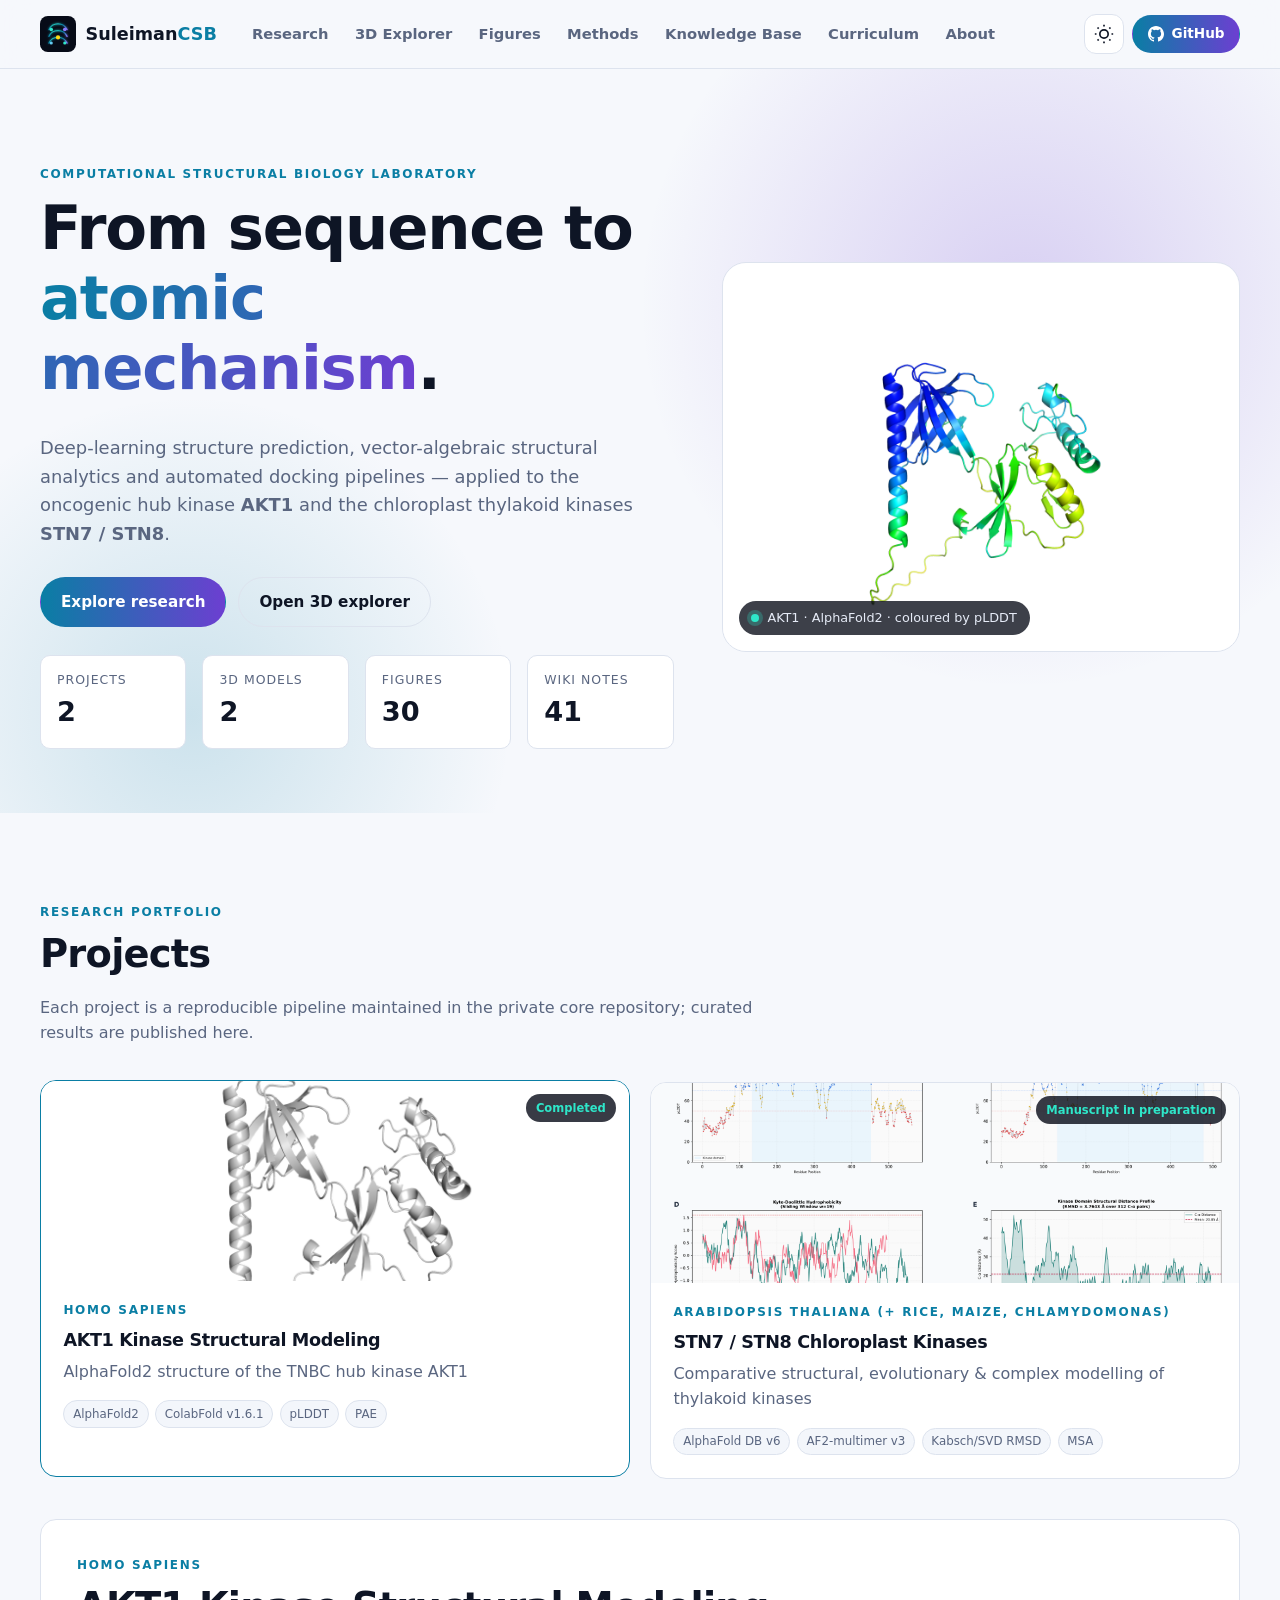
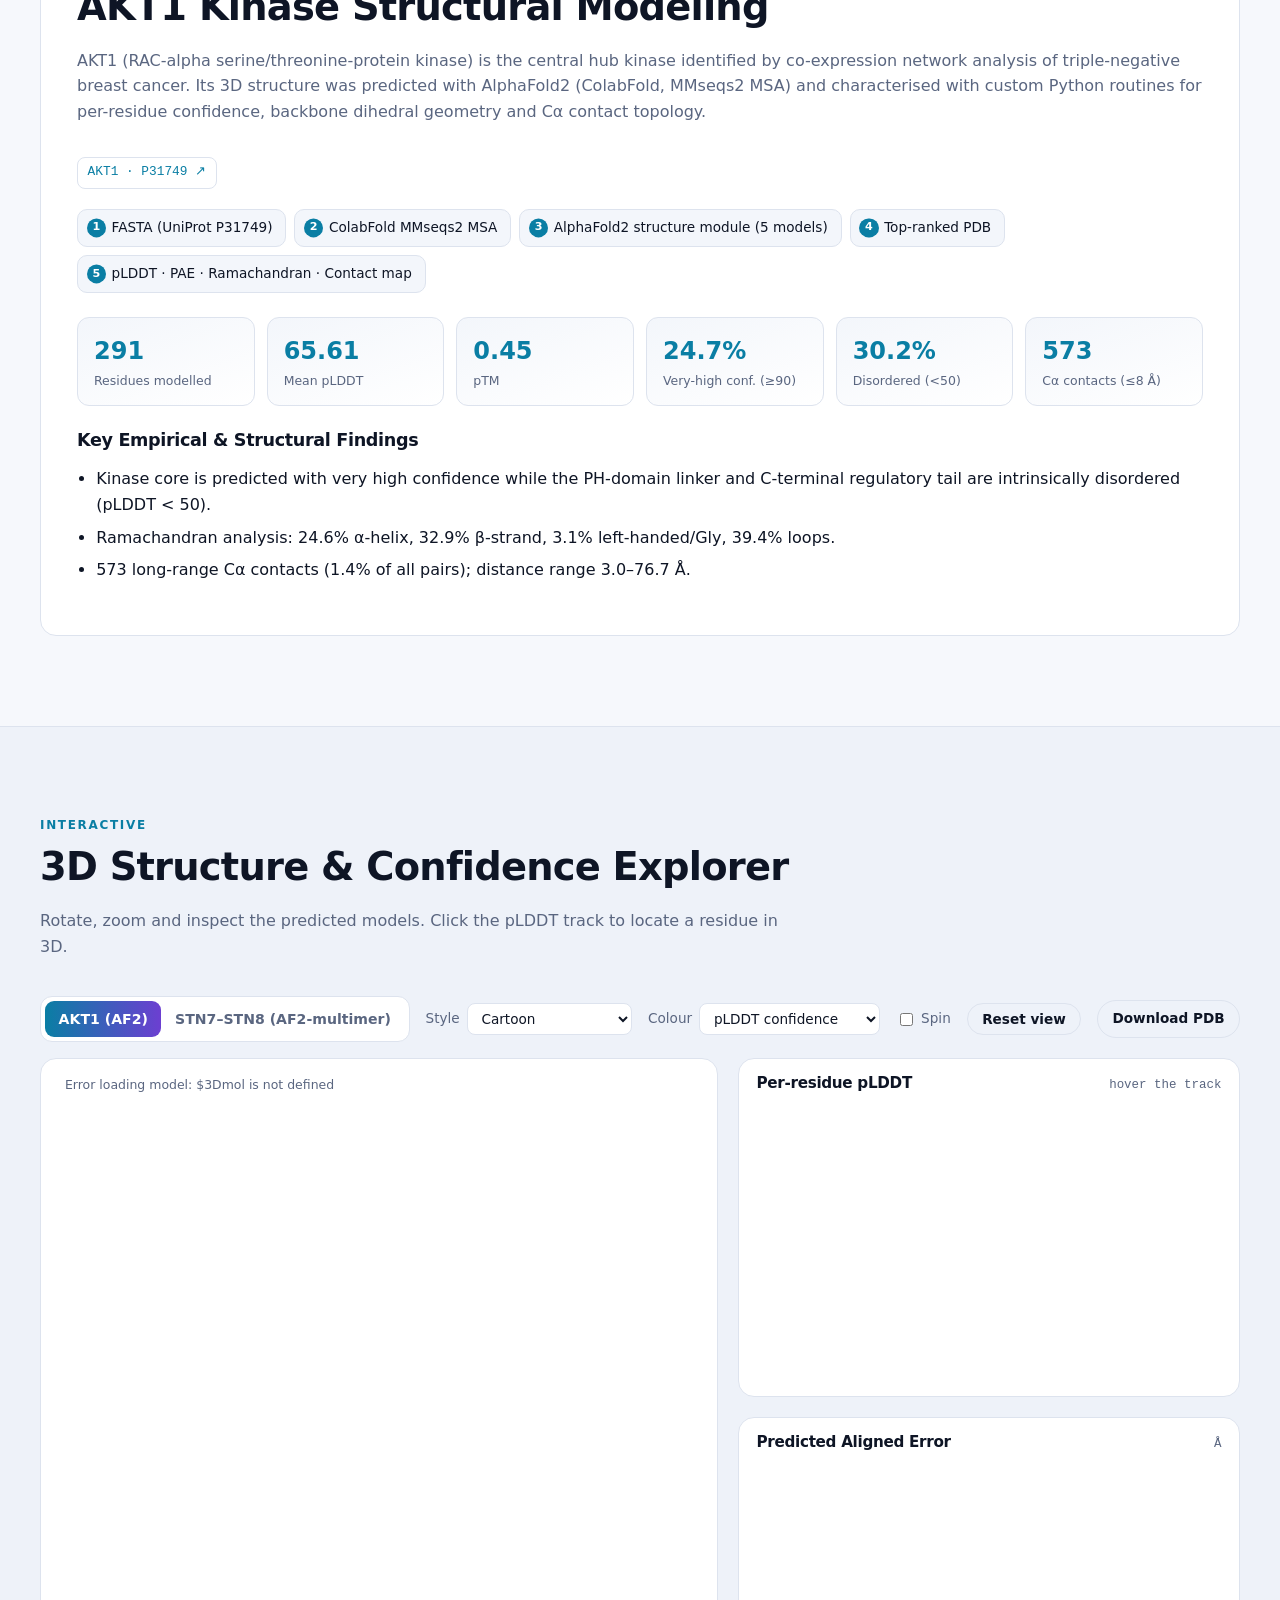
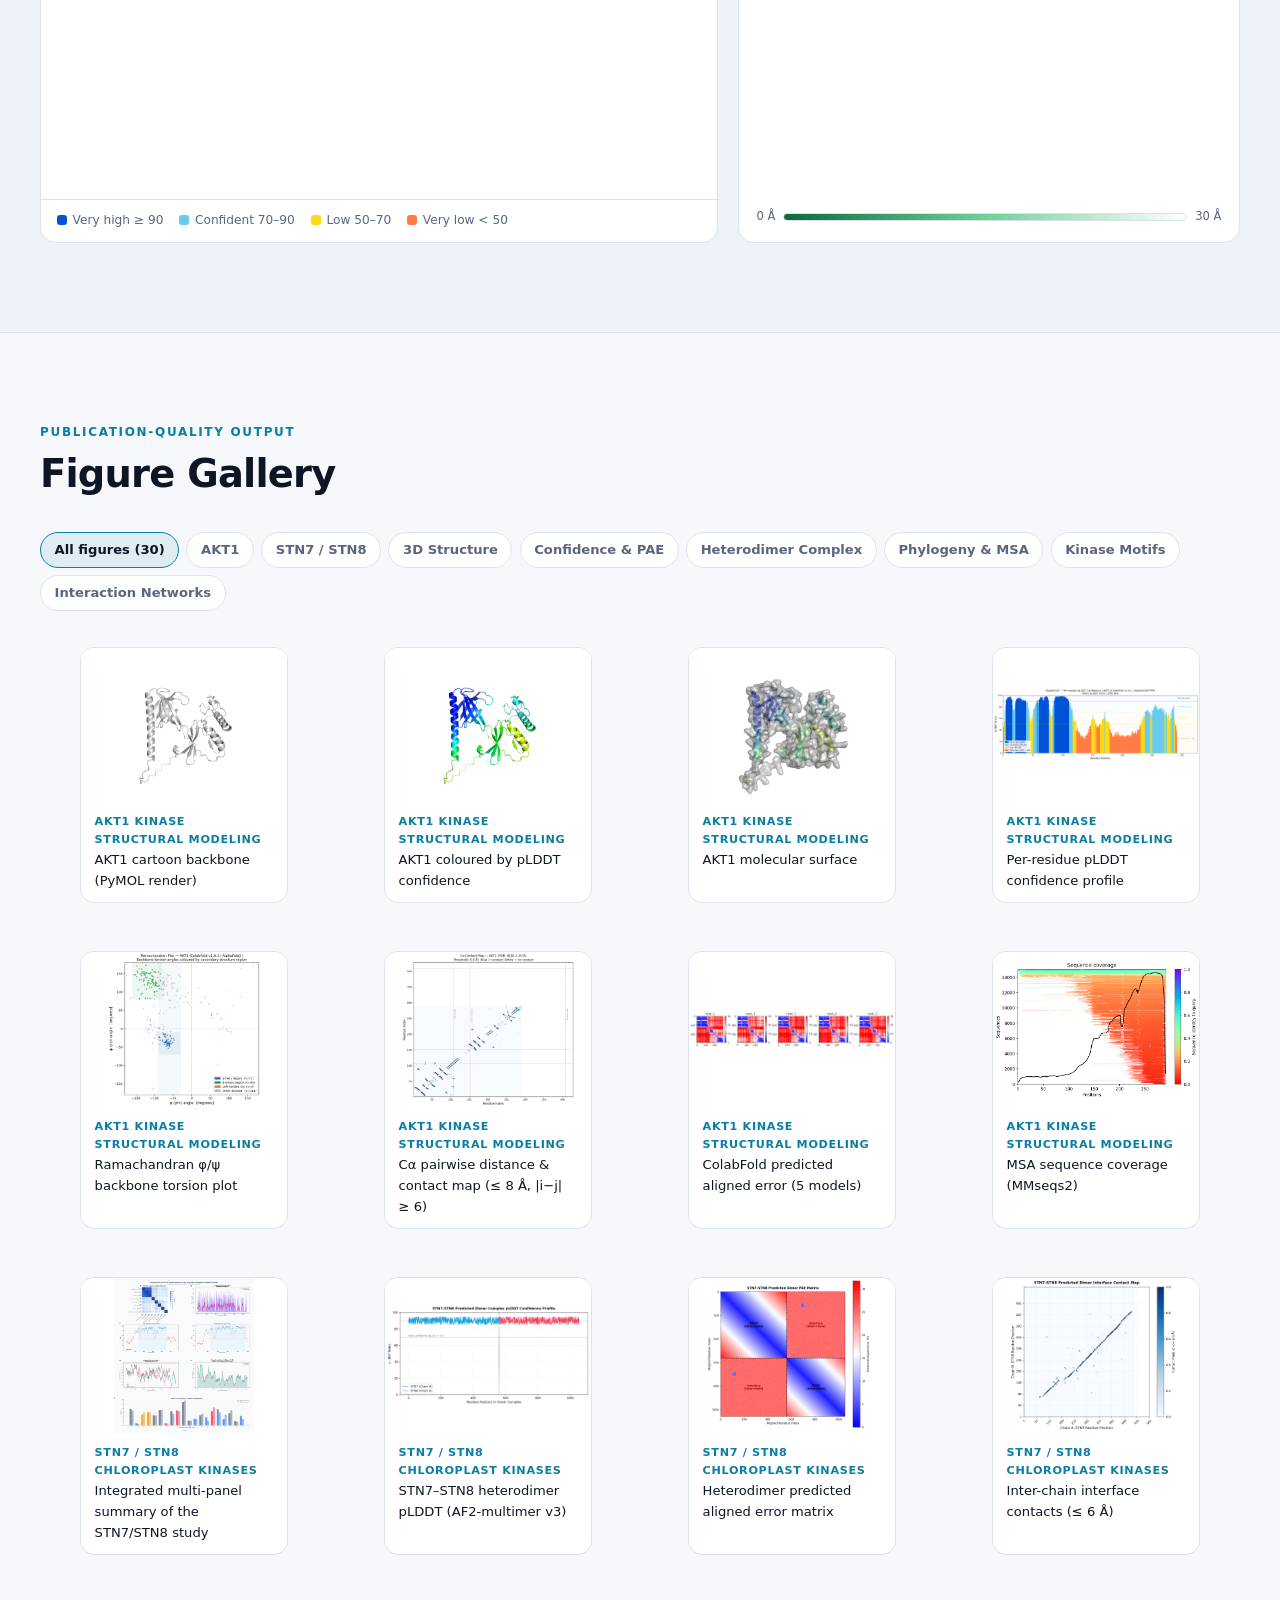
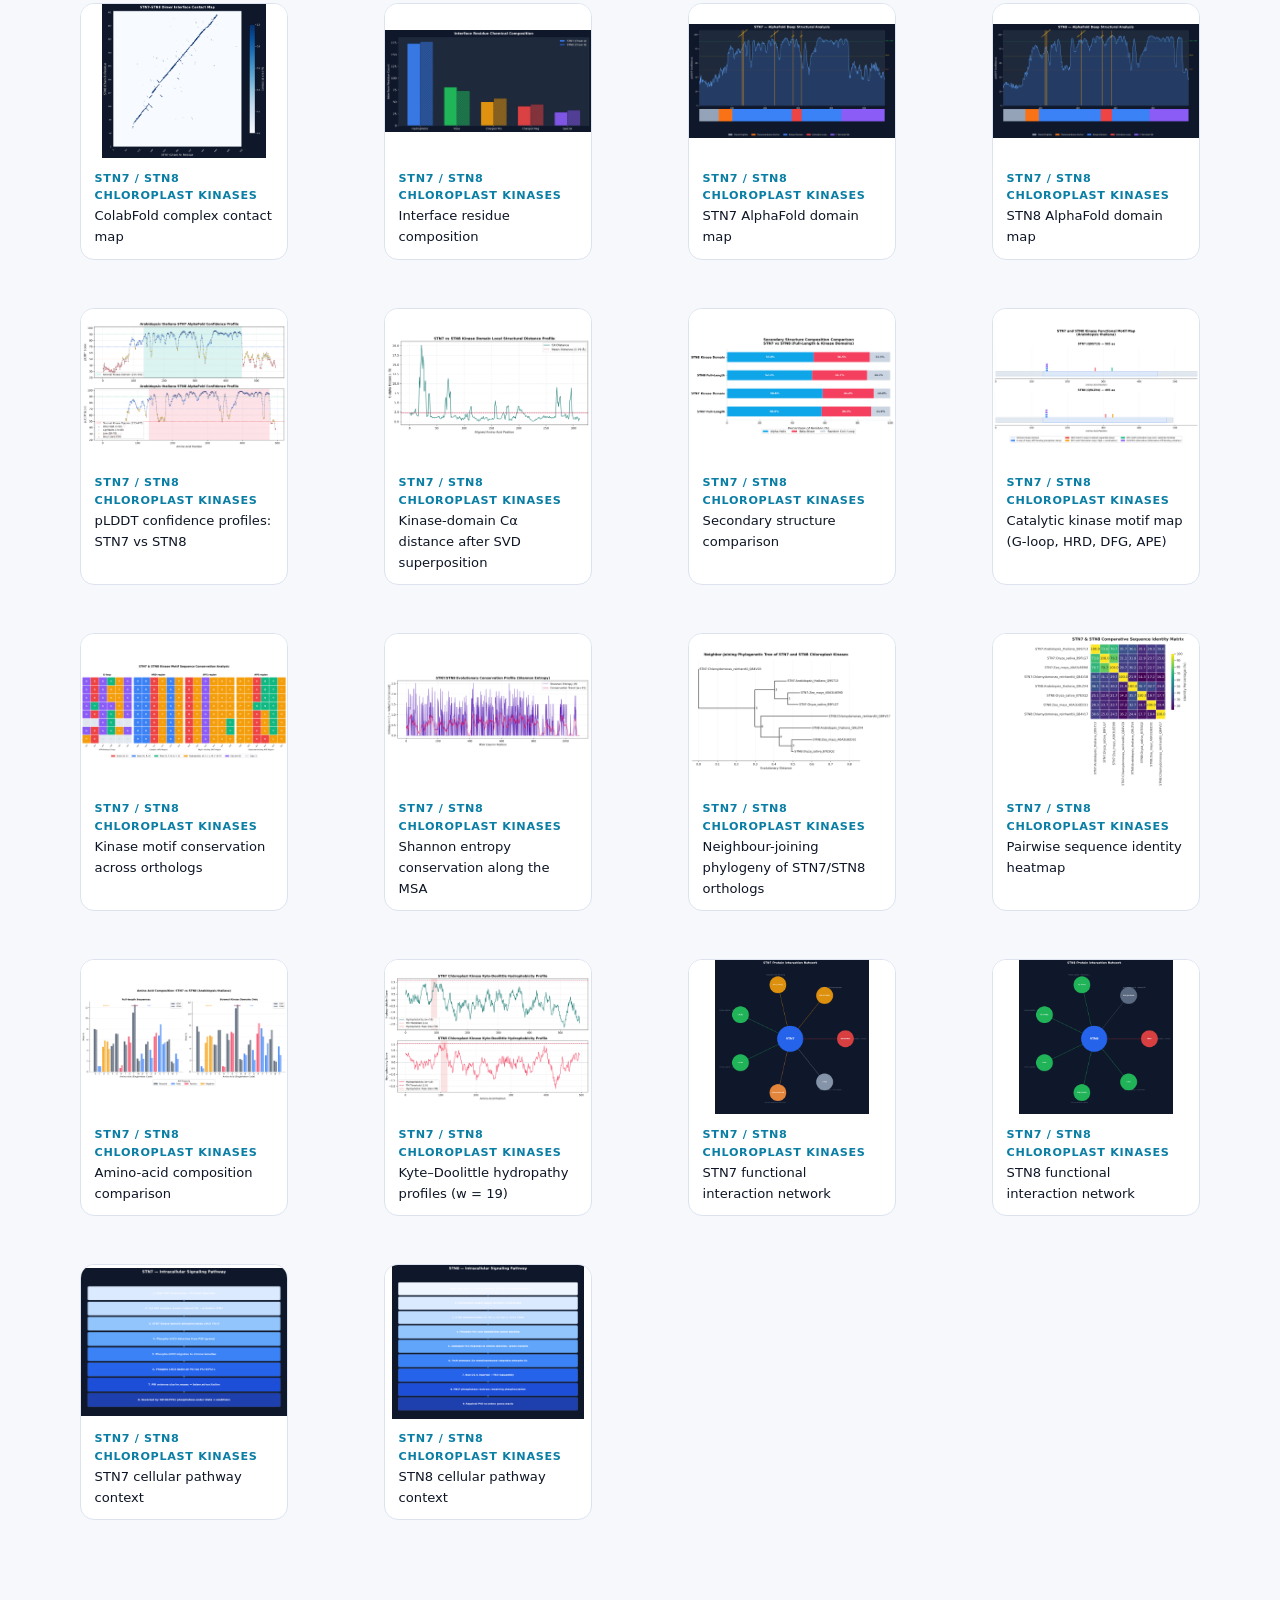
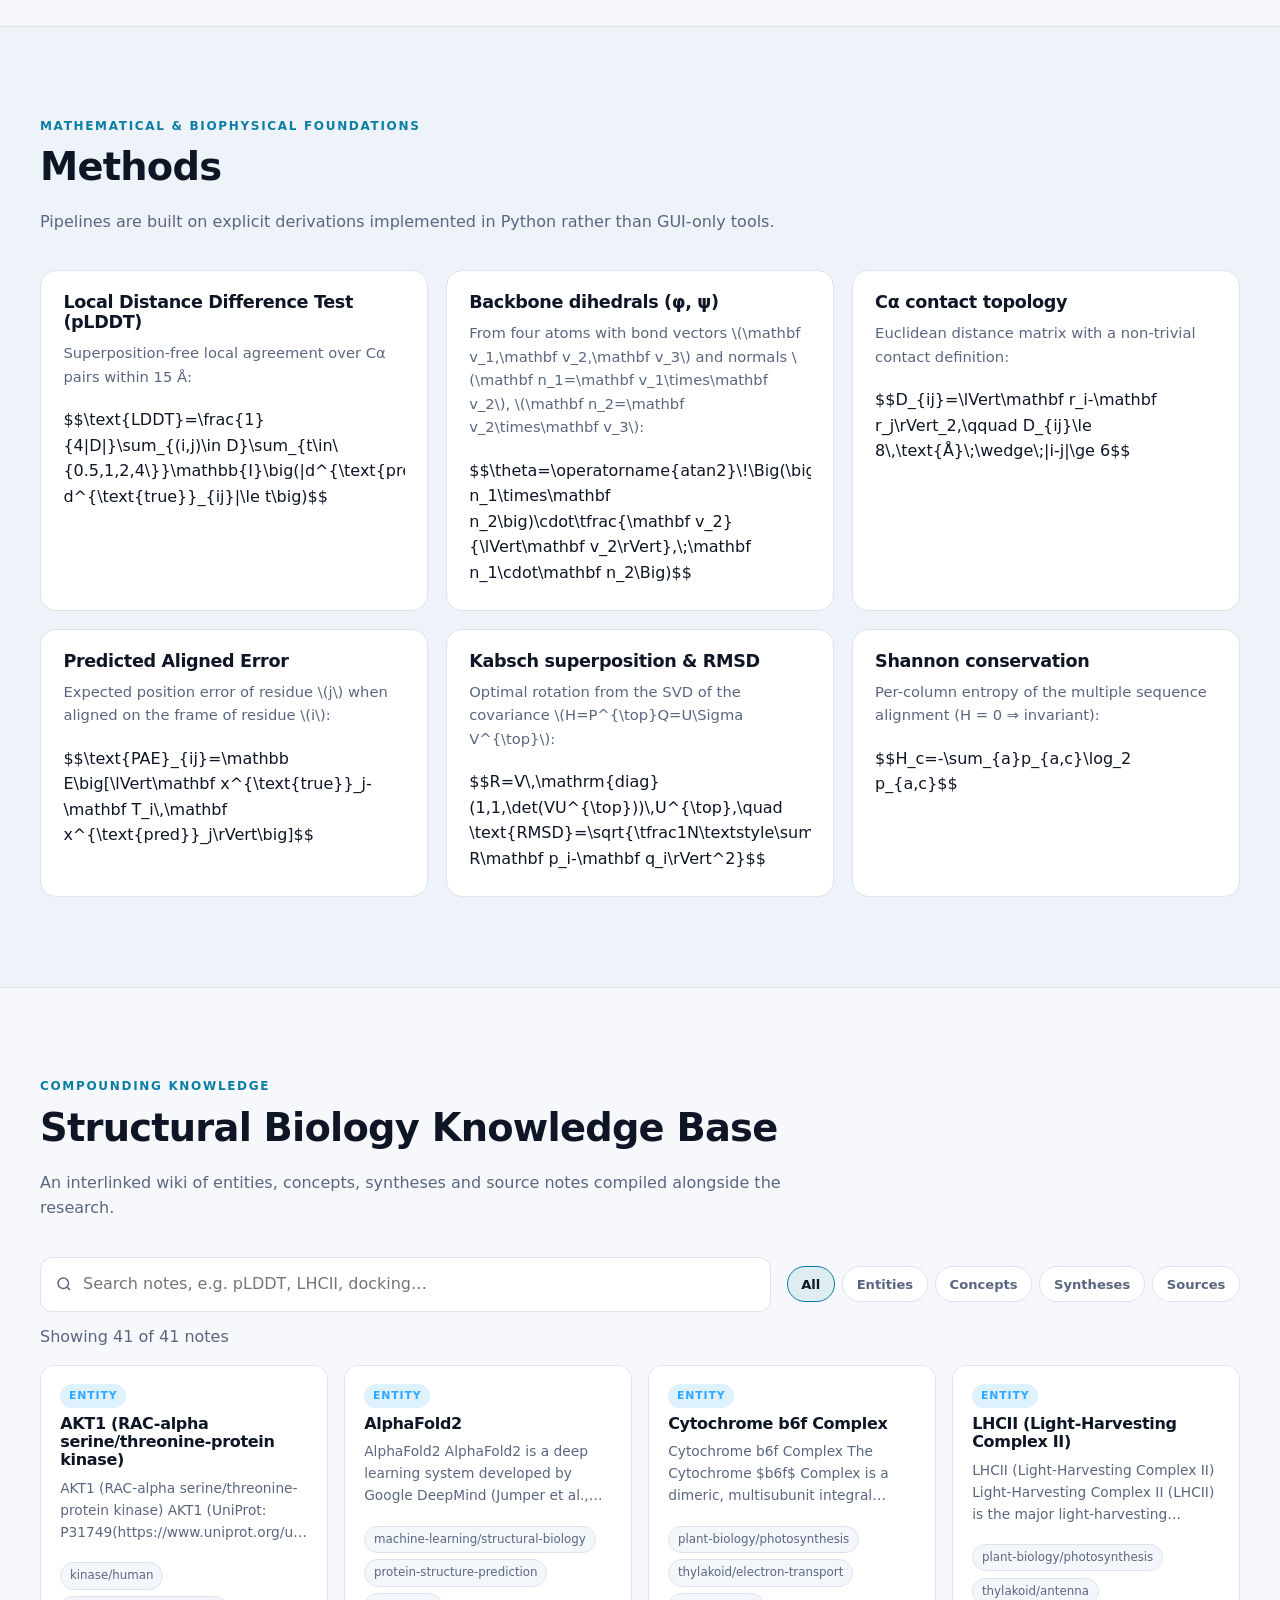
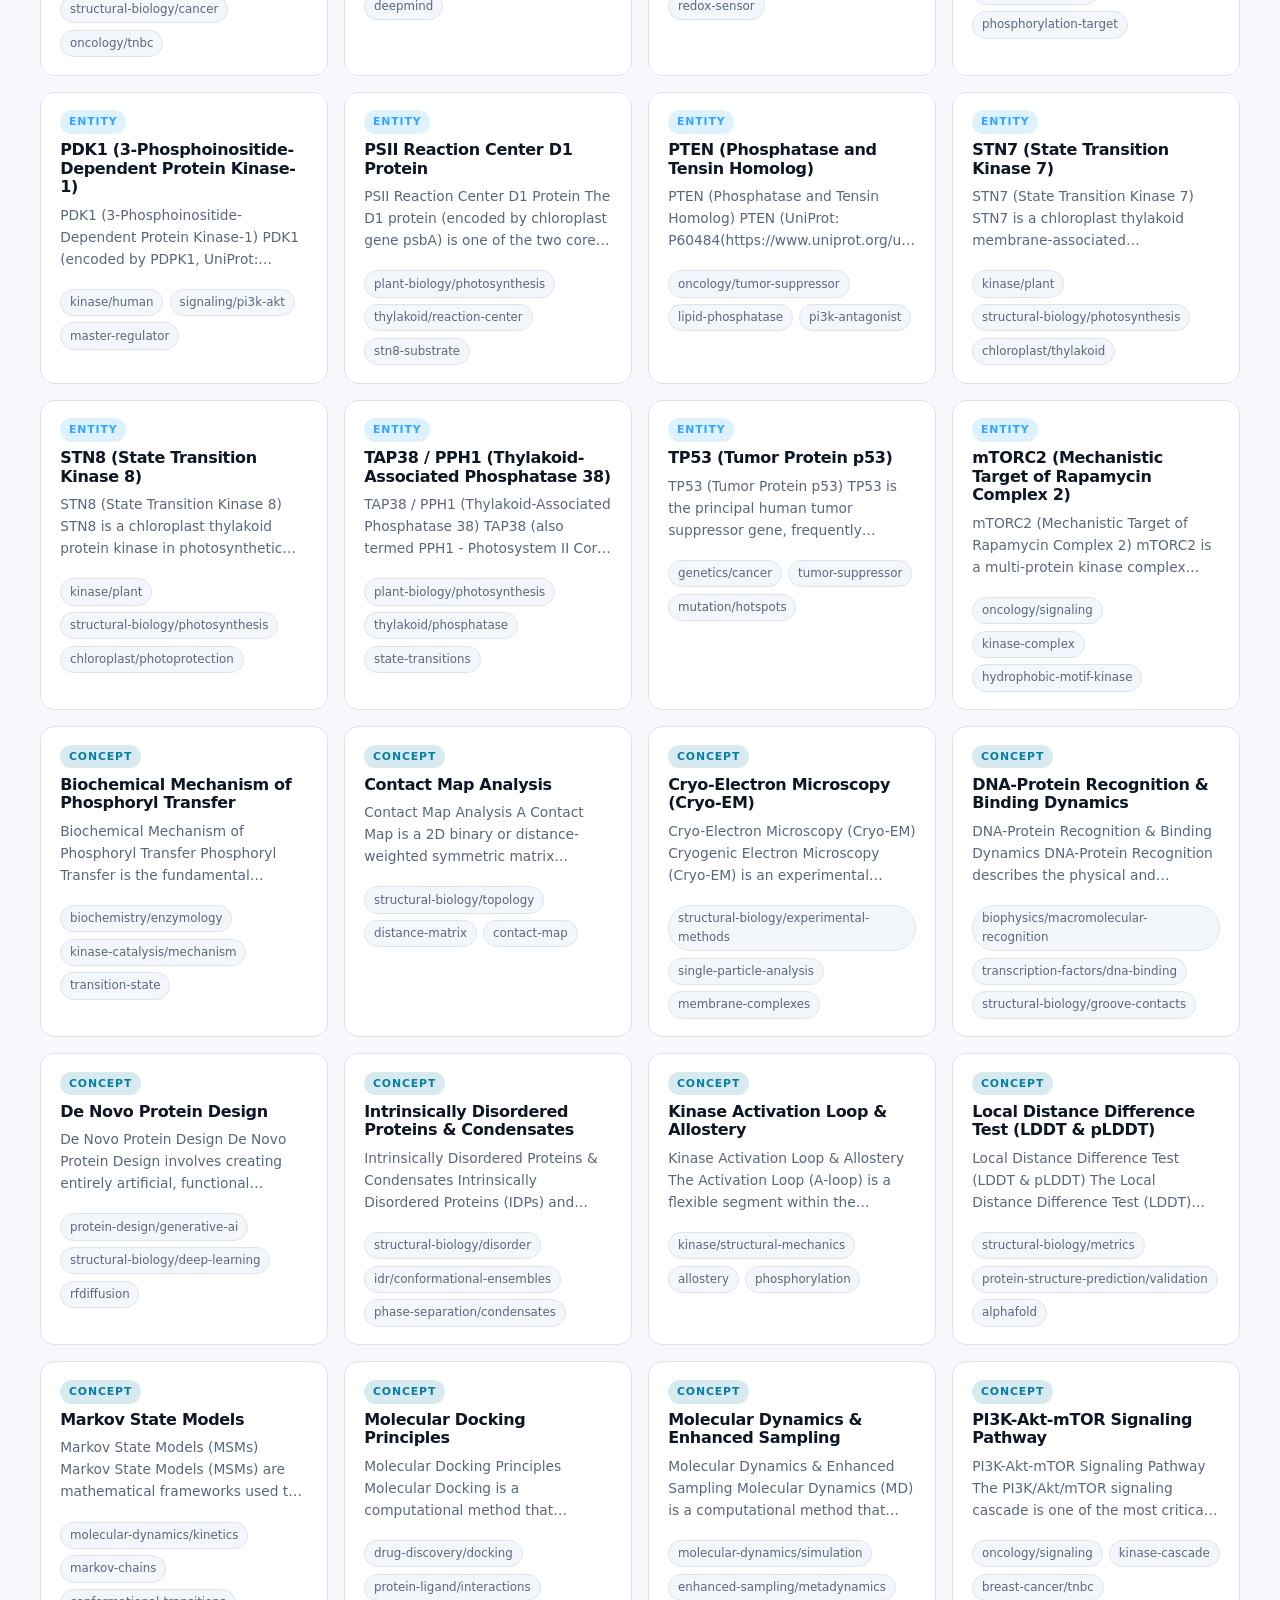
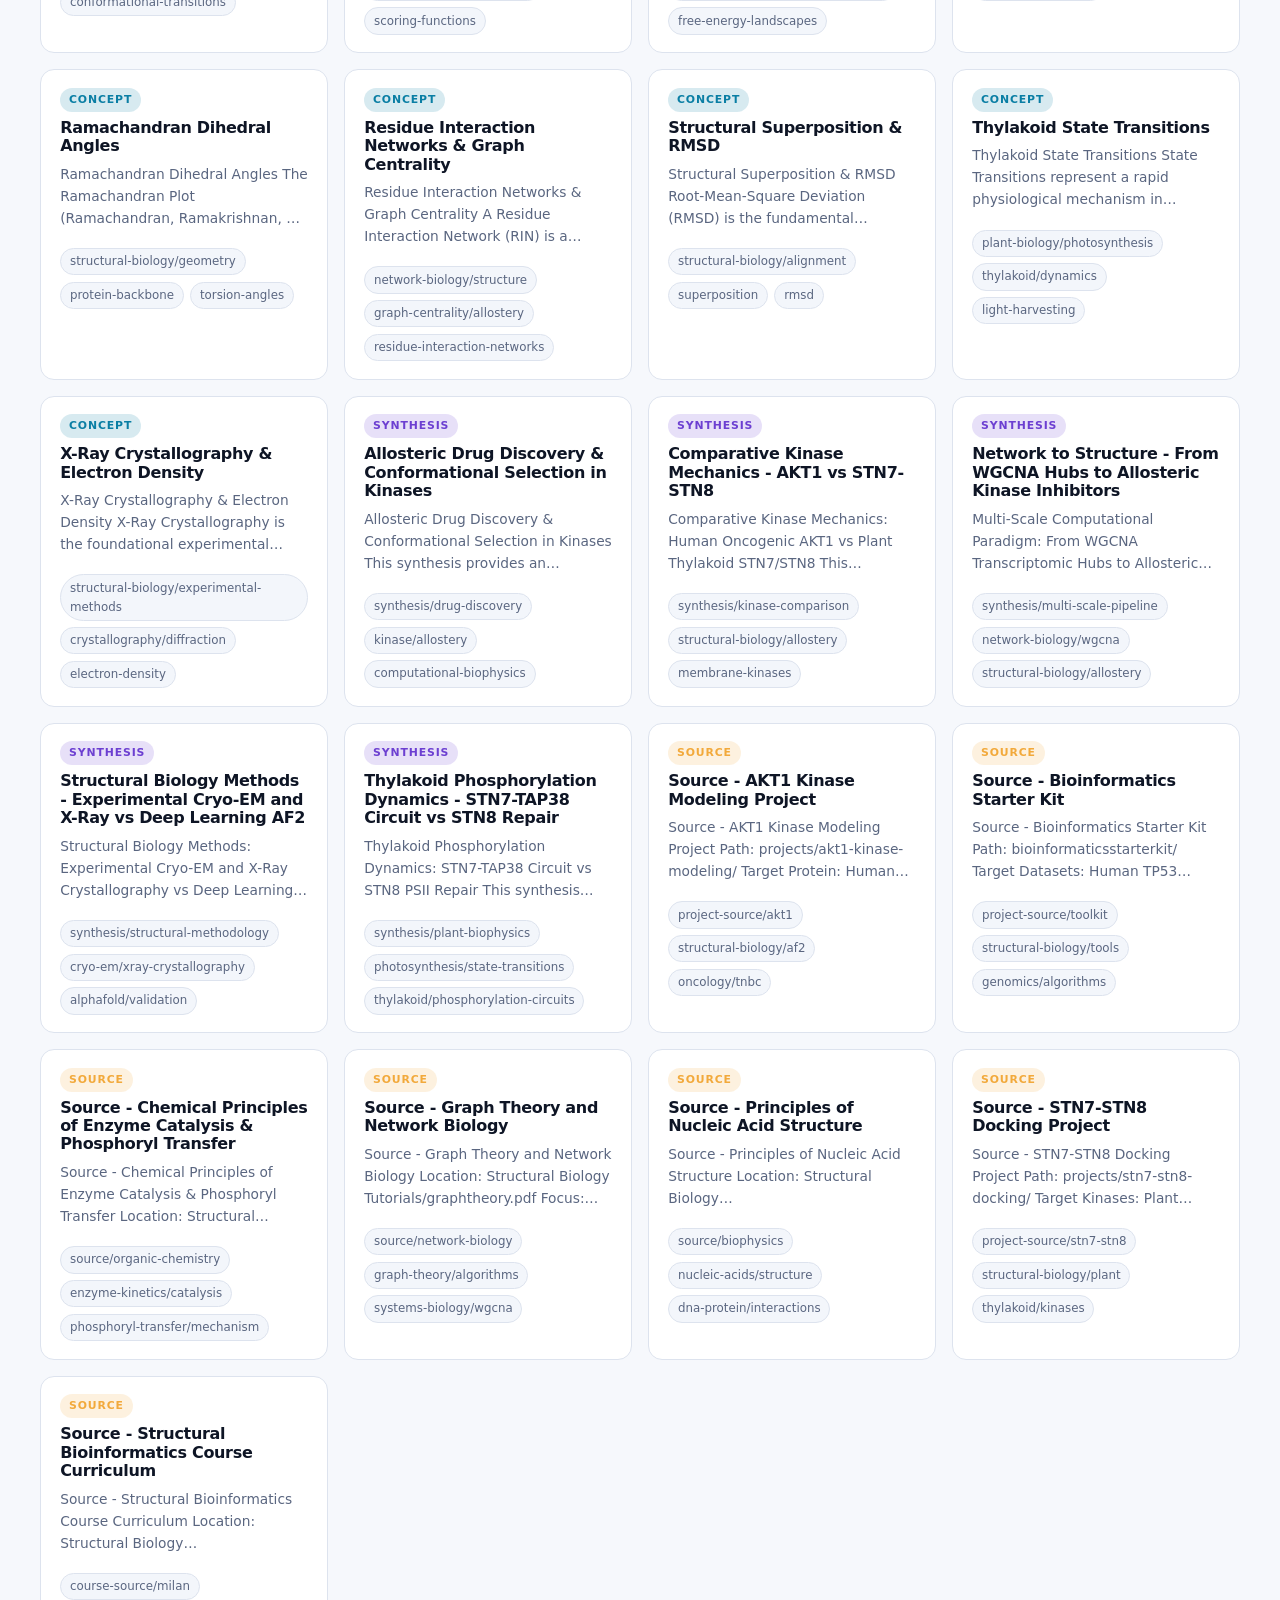
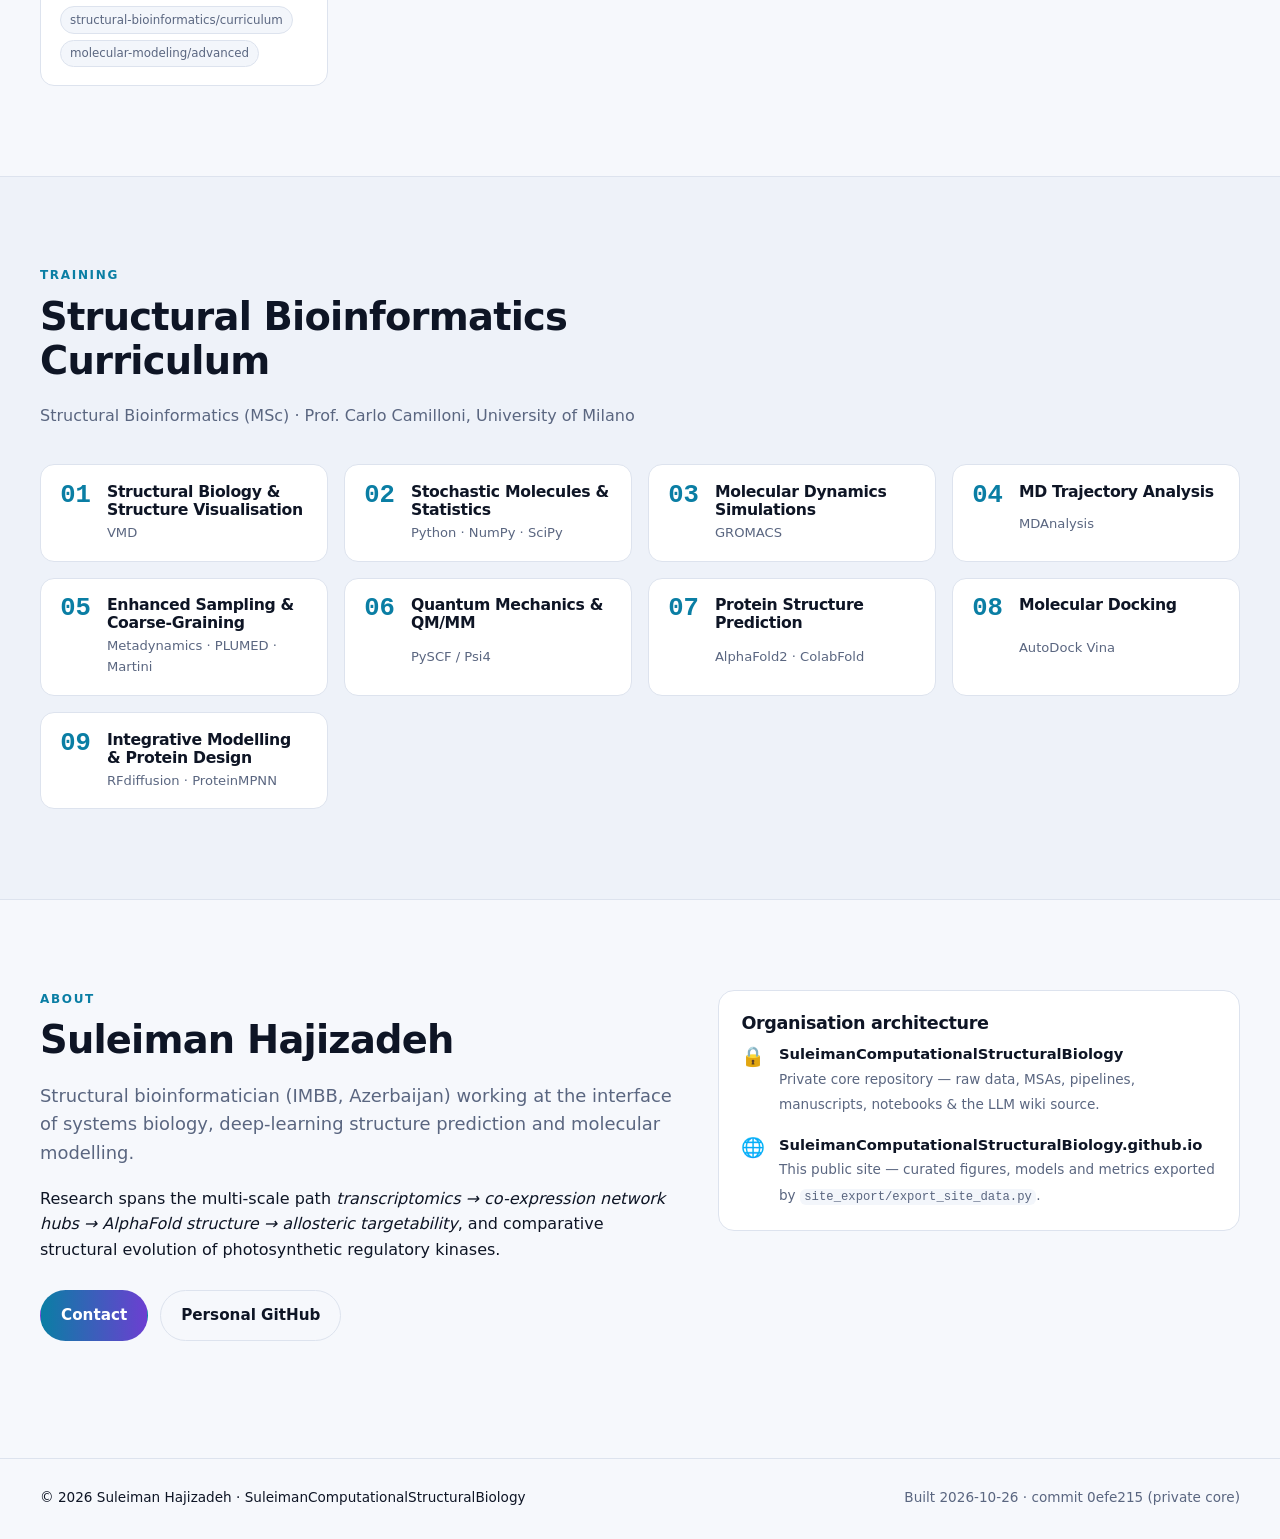
==== index.html @ 173bc418 "feat: initial public site launch 🚀 - Full static site: index.html, css/style.css, js/app.js, js/char" ====
<!DOCTYPE html>
<html lang="en">
<head>
  <meta charset="UTF-8" />
  <meta name="color-scheme" content="light dark" />
  <script>try{document.querySelector('meta[name="color-scheme"]').content=localStorage.getItem("color-scheme")??"light dark"}catch(e){}</script>
  <meta name="viewport" content="width=device-width, initial-scale=1.0" />
  <title>Suleiman Computational Structural Biology | AlphaFold, Docking &amp; Kinase Structural Analytics</title>
  <meta name="description" content="Computational structural biology portfolio of Suleiman Hajizadeh: AlphaFold2 modelling of AKT1, comparative and complex modelling of chloroplast kinases STN7/STN8, interactive 3D structures, figures and a structural biology knowledge base." />
  <meta name="keywords" content="Computational Structural Biology, AlphaFold2, ColabFold, AF2-multimer, AKT1, STN7, STN8, pLDDT, PAE, Ramachandran, Molecular Docking, AutoDock Vina, Suleiman Hajizadeh" />
  <meta name="author" content="Suleiman Hajizadeh" />
  <meta name="theme-color" content="#0b1020" />

  <meta property="og:type" content="website" />
  <meta property="og:title" content="Suleiman Computational Structural Biology" />
  <meta property="og:description" content="Deep-learning structure prediction, structural analytics and docking pipelines — interactive 3D models, figures and knowledge base." />
  <meta property="og:url" content="https://suleimancomputationalstructuralbiology.github.io/" />
  <meta property="og:image" content="https://suleimancomputationalstructuralbiology.github.io/assets/og-image.png" />

  <link rel="icon" type="image/svg+xml" href="favicon.svg" />
  <link rel="apple-touch-icon" href="apple-touch-icon.png" />
  <link rel="manifest" href="manifest.json" />

  <link rel="preconnect" href="https://cdn.jsdelivr.net" crossorigin />
  <link rel="stylesheet" href="https://cdn.jsdelivr.net/npm/katex@0.16.11/dist/katex.min.css" crossorigin="anonymous" />
  <link rel="stylesheet" href="css/style.css" />
</head>
<body>
  <a class="skip-link" href="#main">Skip to content</a>

  <header class="navbar">
    <div class="container navbar-inner">
      <a href="#top" class="brand" aria-label="Suleiman Computational Structural Biology — home">
        <img src="assets/logo-icon.svg" alt="" width="36" height="36" />
        <span class="brand-text">Suleiman<span class="accent">CSB</span></span>
      </a>
      <nav aria-label="Main">
        <ul class="nav-links" id="navLinks">
          <li><a href="#research">Research</a></li>
          <li><a href="#explorer">3D Explorer</a></li>
          <li><a href="#gallery">Figures</a></li>
          <li><a href="#methods">Methods</a></li>
          <li><a href="#knowledge">Knowledge Base</a></li>
          <li><a href="#curriculum">Curriculum</a></li>
          <li><a href="#about">About</a></li>
        </ul>
      </nav>
      <div class="nav-actions">
        <button id="themeToggle" class="btn-icon" type="button">
          <svg class="icon-sun" width="20" height="20" viewBox="0 0 24 24" fill="none" stroke="currentColor" stroke-width="2" aria-hidden="true"><circle cx="12" cy="12" r="5"/><path d="M12 1v2M12 21v2M4.22 4.22l1.42 1.42M18.36 18.36l1.42 1.42M1 12h2M21 12h2M4.22 19.78l1.42-1.42M18.36 5.64l1.42-1.42"/></svg>
          <svg class="icon-moon" width="20" height="20" viewBox="0 0 24 24" fill="none" stroke="currentColor" stroke-width="2" aria-hidden="true"><path d="M21 12.79A9 9 0 1 1 11.21 3 7 7 0 0 0 21 12.79z"/></svg>
          <span class="visually-hidden label-to-dark">Switch to dark theme</span>
          <span class="visually-hidden label-to-light">Switch to light theme</span>
        </button>
        <a class="btn btn-primary btn-sm" href="https://github.com/SuleimanComputationalStructuralBiology" target="_blank" rel="noopener noreferrer">
          <svg width="16" height="16" viewBox="0 0 24 24" fill="currentColor" aria-hidden="true"><path d="M12 0C5.37 0 0 5.37 0 12c0 5.3 3.44 9.8 8.21 11.39.6.11.79-.26.79-.58v-2.23c-3.34.73-4.03-1.42-4.03-1.42-.55-1.39-1.33-1.76-1.33-1.76-1.09-.75.08-.73.08-.73 1.2.08 1.84 1.24 1.84 1.24 1.07 1.83 2.81 1.3 3.49 1 .11-.78.42-1.31.76-1.6-2.67-.31-5.47-1.34-5.47-5.93 0-1.31.47-2.38 1.24-3.22-.12-.3-.54-1.52.12-3.18 0 0 1.01-.32 3.3 1.23a11.5 11.5 0 0 1 6 0c2.29-1.55 3.3-1.23 3.3-1.23.66 1.65.24 2.87.12 3.18.77.84 1.24 1.91 1.24 3.22 0 4.61-2.81 5.62-5.48 5.92.43.37.82 1.1.82 2.22v3.29c0 .32.19.69.8.58C20.57 21.8 24 17.3 24 12c0-6.63-5.37-12-12-12z"/></svg>
          <span>GitHub</span>
        </a>
        <button id="menuToggle" class="btn-icon menu-toggle" type="button" aria-expanded="false" aria-controls="navLinks" aria-label="Open menu">
          <svg width="22" height="22" viewBox="0 0 24 24" fill="none" stroke="currentColor" stroke-width="2" aria-hidden="true"><path d="M3 6h18M3 12h18M3 18h18"/></svg>
        </button>
      </div>
    </div>
  </header>

  <main id="main">
    <!-- HERO -->
    <section id="top" class="hero">
      <div class="container hero-grid">
        <div class="hero-copy">
          <p class="eyebrow">Computational Structural Biology Laboratory</p>
          <h1>From sequence to <span class="gradient-text">atomic mechanism</span>.</h1>
          <p class="lead">
            Deep-learning structure prediction, vector-algebraic structural analytics and automated docking
            pipelines — applied to the oncogenic hub kinase <strong>AKT1</strong> and the chloroplast thylakoid
            kinases <strong>STN7 / STN8</strong>.
          </p>
          <div class="hero-cta">
            <a href="#research" class="btn btn-primary">Explore research</a>
            <a href="#explorer" class="btn btn-ghost">Open 3D explorer</a>
          </div>
          <dl class="stats" id="heroStats">
            <div><dt>Projects</dt><dd data-stat="projects">2</dd></div>
            <div><dt>3D models</dt><dd data-stat="structures">2</dd></div>
            <div><dt>Figures</dt><dd data-stat="figures">30</dd></div>
            <div><dt>Wiki notes</dt><dd data-stat="wiki_notes">41</dd></div>
          </dl>
        </div>
        <div class="hero-visual" aria-hidden="true">
          <img src="assets/figures/akt1/AKT1_pLDDT_3D.png" alt="" width="1200" height="900" fetchpriority="high" />
          <div class="hero-badge">
            <span class="dot"></span> AKT1 · AlphaFold2 · coloured by pLDDT
          </div>
        </div>
      </div>
    </section>

    <!-- RESEARCH -->
    <section id="research" class="section">
      <div class="container">
        <header class="section-head">
          <p class="eyebrow">Research portfolio</p>
          <h2>Projects</h2>
          <p class="section-sub">Each project is a reproducible pipeline maintained in the private core repository; curated results are published here.</p>
        </header>
        <div class="project-grid" id="projectCards"></div>
        <div id="projectDetails"></div>
      </div>
    </section>

    <!-- 3D EXPLORER -->
    <section id="explorer" class="section section-alt">
      <div class="container">
        <header class="section-head">
          <p class="eyebrow">Interactive</p>
          <h2>3D Structure &amp; Confidence Explorer</h2>
          <p class="section-sub">Rotate, zoom and inspect the predicted models. Click the pLDDT track to locate a residue in 3D.</p>
        </header>

        <div class="explorer-toolbar" role="toolbar" aria-label="Structure controls">
          <div class="seg" role="radiogroup" aria-label="Model">
            <button type="button" class="seg-btn is-active" data-model="akt1" aria-pressed="true">AKT1 (AF2)</button>
            <button type="button" class="seg-btn" data-model="stn7-stn8" aria-pressed="false">STN7–STN8 (AF2-multimer)</button>
          </div>
          <label class="field">
            <span>Style</span>
            <select id="styleSelect">
              <option value="cartoon">Cartoon</option>
              <option value="surface">Surface + cartoon</option>
              <option value="stick">Sticks</option>
              <option value="sphere">Spheres</option>
            </select>
          </label>
          <label class="field">
            <span>Colour</span>
            <select id="colorSelect">
              <option value="plddt">pLDDT confidence</option>
              <option value="chain">Chain</option>
              <option value="ss">Secondary structure</option>
              <option value="spectrum">N→C spectrum</option>
            </select>
          </label>
          <label class="check"><input type="checkbox" id="spinToggle" /> Spin</label>
          <button type="button" class="btn btn-ghost btn-sm" id="resetView">Reset view</button>
          <a class="btn btn-ghost btn-sm" id="downloadPdb" href="#" download>Download PDB</a>
        </div>

        <div class="explorer-grid">
          <div class="viewer-card">
            <div id="viewer3d" class="viewer3d" role="img" aria-label="Interactive 3D protein structure"></div>
            <div class="viewer-status" id="viewerStatus">Loading 3D engine…</div>
            <div class="legend" id="plddtLegend">
              <span><i style="--c:#0053d6"></i>Very high ≥ 90</span>
              <span><i style="--c:#65cbf3"></i>Confident 70–90</span>
              <span><i style="--c:#ffdb13"></i>Low 50–70</span>
              <span><i style="--c:#ff7d45"></i>Very low &lt; 50</span>
            </div>
          </div>
          <div class="side-panels">
            <div class="panel">
              <div class="panel-head">
                <h3>Per-residue pLDDT</h3>
                <span class="muted" id="residueReadout">hover the track</span>
              </div>
              <canvas id="plddtChart" class="chart" height="180" aria-label="Per-residue pLDDT chart" role="img"></canvas>
            </div>
            <div class="panel">
              <div class="panel-head">
                <h3>Predicted Aligned Error</h3>
                <span class="muted" id="paeReadout">Å</span>
              </div>
              <canvas id="paeChart" class="chart chart-square" aria-label="Predicted aligned error heatmap" role="img"></canvas>
              <div class="pae-scale"><span>0 Å</span><i></i><span id="paeMax">30 Å</span></div>
            </div>
          </div>
        </div>
      </div>
    </section>

    <!-- GALLERY -->
    <section id="gallery" class="section">
      <div class="container">
        <header class="section-head">
          <p class="eyebrow">Publication-quality output</p>
          <h2>Figure Gallery</h2>
        </header>
        <div class="filters" id="galleryFilters" role="group" aria-label="Filter figures"></div>
        <div class="gallery" id="galleryGrid"></div>
      </div>
    </section>

    <!-- METHODS -->
    <section id="methods" class="section section-alt">
      <div class="container">
        <header class="section-head">
          <p class="eyebrow">Mathematical &amp; biophysical foundations</p>
          <h2>Methods</h2>
          <p class="section-sub">Pipelines are built on explicit derivations implemented in Python rather than GUI-only tools.</p>
        </header>
        <div class="method-grid">
          <article class="method-card">
            <h3>Local Distance Difference Test (pLDDT)</h3>
            <p>Superposition-free local agreement over Cα pairs within 15 Å:</p>
            <div class="math">$$\text{LDDT}=\frac{1}{4|D|}\sum_{(i,j)\in D}\sum_{t\in\{0.5,1,2,4\}}\mathbb{I}\big(|d^{\text{pred}}_{ij}-d^{\text{true}}_{ij}|\le t\big)$$</div>
          </article>
          <article class="method-card">
            <h3>Backbone dihedrals (φ, ψ)</h3>
            <p>From four atoms with bond vectors \(\mathbf v_1,\mathbf v_2,\mathbf v_3\) and normals \(\mathbf n_1=\mathbf v_1\times\mathbf v_2\), \(\mathbf n_2=\mathbf v_2\times\mathbf v_3\):</p>
            <div class="math">$$\theta=\operatorname{atan2}\!\Big(\big(\mathbf n_1\times\mathbf n_2\big)\cdot\tfrac{\mathbf v_2}{\lVert\mathbf v_2\rVert},\;\mathbf n_1\cdot\mathbf n_2\Big)$$</div>
          </article>
          <article class="method-card">
            <h3>Cα contact topology</h3>
            <p>Euclidean distance matrix with a non-trivial contact definition:</p>
            <div class="math">$$D_{ij}=\lVert\mathbf r_i-\mathbf r_j\rVert_2,\qquad D_{ij}\le 8\,\text{Å}\;\wedge\;|i-j|\ge 6$$</div>
          </article>
          <article class="method-card">
            <h3>Predicted Aligned Error</h3>
            <p>Expected position error of residue \(j\) when aligned on the frame of residue \(i\):</p>
            <div class="math">$$\text{PAE}_{ij}=\mathbb E\big[\lVert\mathbf x^{\text{true}}_j-\mathbf T_i\,\mathbf x^{\text{pred}}_j\rVert\big]$$</div>
          </article>
          <article class="method-card">
            <h3>Kabsch superposition &amp; RMSD</h3>
            <p>Optimal rotation from the SVD of the covariance \(H=P^{\top}Q=U\Sigma V^{\top}\):</p>
            <div class="math">$$R=V\,\mathrm{diag}(1,1,\det(VU^{\top}))\,U^{\top},\quad \text{RMSD}=\sqrt{\tfrac1N\textstyle\sum_i\lVert R\mathbf p_i-\mathbf q_i\rVert^2}$$</div>
          </article>
          <article class="method-card">
            <h3>Shannon conservation</h3>
            <p>Per-column entropy of the multiple sequence alignment (H = 0 ⇒ invariant):</p>
            <div class="math">$$H_c=-\sum_{a}p_{a,c}\log_2 p_{a,c}$$</div>
          </article>
        </div>
      </div>
    </section>

    <!-- KNOWLEDGE BASE -->
    <section id="knowledge" class="section">
      <div class="container">
        <header class="section-head">
          <p class="eyebrow">Compounding knowledge</p>
          <h2>Structural Biology Knowledge Base</h2>
          <p class="section-sub">An interlinked wiki of entities, concepts, syntheses and source notes compiled alongside the research.</p>
        </header>
        <div class="kb-controls">
          <label class="search">
            <svg width="18" height="18" viewBox="0 0 24 24" fill="none" stroke="currentColor" stroke-width="2" aria-hidden="true"><circle cx="11" cy="11" r="7"/><path d="m20 20-3.5-3.5"/></svg>
            <span class="visually-hidden">Search the knowledge base</span>
            <input type="search" id="kbSearch" placeholder="Search notes, e.g. pLDDT, LHCII, docking…" autocomplete="off" />
          </label>
          <div class="filters" id="kbFilters" role="group" aria-label="Filter notes by type"></div>
        </div>
        <p class="muted" id="kbCount" aria-live="polite"></p>
        <div class="kb-grid" id="kbGrid"></div>
      </div>
    </section>

    <!-- CURRICULUM -->
    <section id="curriculum" class="section section-alt">
      <div class="container">
        <header class="section-head">
          <p class="eyebrow">Training</p>
          <h2>Structural Bioinformatics Curriculum</h2>
          <p class="section-sub" id="curriculumSub"></p>
        </header>
        <ol class="module-grid" id="moduleGrid"></ol>
      </div>
    </section>

    <!-- ABOUT -->
    <section id="about" class="section">
      <div class="container about-grid">
        <div>
          <p class="eyebrow">About</p>
          <h2>Suleiman Hajizadeh</h2>
          <p class="lead">Structural bioinformatician (IMBB, Azerbaijan) working at the interface of systems biology, deep-learning structure prediction and molecular modelling.</p>
          <p>Research spans the multi-scale path <em>transcriptomics → co-expression network hubs → AlphaFold structure → allosteric targetability</em>, and comparative structural evolution of photosynthetic regulatory kinases.</p>
          <div class="hero-cta">
            <a class="btn btn-primary" href="mailto:suleyman.hacizade1@gmail.com">Contact</a>
            <a class="btn btn-ghost" href="https://github.com/SuleimanHajizadeh" target="_blank" rel="noopener noreferrer">Personal GitHub</a>
          </div>
        </div>
        <div class="arch-card">
          <h3>Organisation architecture</h3>
          <ul class="arch">
            <li>
              <span class="lock" aria-hidden="true">🔒</span>
              <div>
                <strong>SuleimanComputationalStructuralBiology</strong>
                <span class="muted">Private core repository — raw data, MSAs, pipelines, manuscripts, notebooks &amp; the LLM wiki source.</span>
              </div>
            </li>
            <li>
              <span class="lock" aria-hidden="true">🌐</span>
              <div>
                <strong>SuleimanComputationalStructuralBiology.github.io</strong>
                <span class="muted">This public site — curated figures, models and metrics exported by <code>site_export/export_site_data.py</code>.</span>
              </div>
            </li>
          </ul>
        </div>
      </div>
    </section>
  </main>

  <footer class="footer">
    <div class="container footer-inner">
      <p>© <span id="year">2026</span> Suleiman Hajizadeh · SuleimanComputationalStructuralBiology</p>
      <p class="muted" id="buildInfo"></p>
    </div>
  </footer>

  <!-- Figure lightbox -->
  <dialog id="lightbox" class="lightbox" closedby="any" aria-labelledby="lightboxCaption">
    <form method="dialog"><button class="dialog-close" aria-label="Close">✕</button></form>
    <img id="lightboxImg" src="data:," alt="" />
    <p id="lightboxCaption"></p>
  </dialog>

  <!-- Wiki reader -->
  <dialog id="noteReader" class="reader" closedby="any" aria-labelledby="noteTitle">
    <form method="dialog"><button class="dialog-close" aria-label="Close">✕</button></form>
    <header class="reader-head">
      <span class="pill" id="noteType"></span>
      <h2 id="noteTitle"></h2>
      <div class="tags" id="noteTags"></div>
    </header>
    <article class="prose" id="noteBody"></article>
  </dialog>

  <script src="https://cdn.jsdelivr.net/npm/3dmol@2.4.2/build/3Dmol-min.js" defer crossorigin="anonymous"></script>
  <script src="https://cdn.jsdelivr.net/npm/marked@12.0.2/marked.min.js" defer crossorigin="anonymous"></script>
  <script src="https://cdn.jsdelivr.net/npm/dompurify@3.1.6/dist/purify.min.js" defer crossorigin="anonymous"></script>
  <script src="https://cdn.jsdelivr.net/npm/katex@0.16.11/dist/katex.min.js" defer crossorigin="anonymous"></script>
  <script src="https://cdn.jsdelivr.net/npm/katex@0.16.11/dist/contrib/auto-render.min.js" defer crossorigin="anonymous"></script>
  <script src="js/charts.js" defer></script>
  <script src="js/app.js" defer></script>
</body>
</html>
---- css/style.css ----
/* ==========================================================================
   Suleiman Computational Structural Biology — design system
   Colours use light-dark() keyed off the color-scheme meta override.
   ========================================================================== */
:root {
  color-scheme: light dark;

  &:has(> head > meta[name="color-scheme"][content="dark"]) { color-scheme: dark; }
  &:has(> head > meta[name="color-scheme"][content="light"]) { color-scheme: light; }

  --bg:        light-dark(#f6f8fc, #070b17);
  --bg-alt:    light-dark(#eef2f9, #0b1122);
  --surface:   light-dark(#ffffff, #0f1730);
  --surface-2: light-dark(#f3f6fb, #141d3b);
  --border:    light-dark(#dde3ee, #1f2a4d);
  --text:      light-dark(#0e1525, #e6ebf7);
  --muted:     light-dark(#5a6680, #8d99b8);
  --accent:    light-dark(#0a7ea4, #2ee6c9);
  --accent-2:  light-dark(#6c3fd1, #8b7bff);
  --accent-3:  light-dark(#d1495b, #ff6b8b);
  --on-accent: light-dark(#ffffff, #04121a);
  --shadow:    light-dark(0 10px 30px -12px rgb(16 24 40 / .18), 0 12px 40px -12px rgb(0 0 0 / .6));
  --radius: 16px;
  --radius-sm: 10px;
  --maxw: 1200px;
  --font: "Inter", ui-sans-serif, system-ui, -apple-system, "Segoe UI", Roboto, "Helvetica Neue", Arial, sans-serif;
  --mono: ui-monospace, "SF Mono", "JetBrains Mono", Menlo, Consolas, monospace;
}

*, *::before, *::after { box-sizing: border-box; }
html { scroll-behavior: smooth; scroll-padding-top: 80px; }
@media (prefers-reduced-motion: reduce) { html { scroll-behavior: auto; } *, *::before, *::after { animation: none !important; transition: none !important; } }
body {
  margin: 0;
  font-family: var(--font);
  background: var(--bg);
  color: var(--text);
  line-height: 1.6;
  -webkit-font-smoothing: antialiased;
}
img { max-width: 100%; height: auto; display: block; }
a { color: var(--accent); text-decoration: none; }
a:hover { text-decoration: underline; }
code { font-family: var(--mono); font-size: .9em; background: var(--surface-2); padding: .1em .35em; border-radius: 6px; }
h1, h2, h3 { line-height: 1.15; letter-spacing: -.02em; margin: 0 0 .5em; }
h1 { font-size: clamp(2.3rem, 5vw, 3.8rem); font-weight: 800; }
h2 { font-size: clamp(1.7rem, 3vw, 2.4rem); font-weight: 750; }
h3 { font-size: 1.1rem; font-weight: 700; }
p { margin: 0 0 1em; }

.container { width: min(100% - 2.5rem, var(--maxw)); margin-inline: auto; }
.visually-hidden { position: absolute !important; width: 1px; height: 1px; overflow: hidden; clip: rect(0 0 0 0); white-space: nowrap; }
.skip-link { position: absolute; left: -999px; top: 8px; background: var(--accent); color: var(--on-accent); padding: .5rem 1rem; border-radius: 8px; z-index: 100; }
.skip-link:focus { left: 8px; }
:focus-visible { outline: 2px solid var(--accent); outline-offset: 2px; border-radius: 6px; }
.muted { color: var(--muted); }
.eyebrow { text-transform: uppercase; letter-spacing: .14em; font-size: .75rem; font-weight: 700; color: var(--accent); margin-bottom: .6rem; }
.gradient-text { background: linear-gradient(90deg, var(--accent), var(--accent-2)); -webkit-background-clip: text; background-clip: text; color: transparent; }
.lead { font-size: 1.12rem; color: var(--muted); max-width: 62ch; }

/* ---------- buttons ---------- */
.btn { display: inline-flex; align-items: center; gap: .5rem; padding: .75rem 1.25rem; border-radius: 999px; font-weight: 650; font-size: .95rem; border: 1px solid transparent; cursor: pointer; transition: transform .15s ease, background .2s ease, border-color .2s ease; text-decoration: none !important; font-family: inherit; }
.btn:hover { transform: translateY(-1px); }
.btn-sm { padding: .45rem .9rem; font-size: .85rem; }
.btn-primary { background: linear-gradient(90deg, var(--accent), var(--accent-2)); color: var(--on-accent); }
.btn-ghost { background: transparent; color: var(--text); border-color: var(--border); }
.btn-ghost:hover { border-color: var(--accent); }
.btn-icon { display: inline-grid; place-items: center; width: 40px; height: 40px; border-radius: 12px; border: 1px solid var(--border); background: var(--surface); color: var(--text); cursor: pointer; }

/* theme toggle icon state — follows meta / system, no JS class needed */
.icon-moon, .label-to-light { display: none; }
@media (prefers-color-scheme: dark) {
  :root:not(:has(> head > meta[name="color-scheme"][content="light"])) .icon-sun,
  :root:not(:has(> head > meta[name="color-scheme"][content="light"])) .label-to-dark { display: none; }
  :root:not(:has(> head > meta[name="color-scheme"][content="light"])) .icon-moon,
  :root:not(:has(> head > meta[name="color-scheme"][content="light"])) .label-to-light { display: inline; }
}
:root:has(> head > meta[name="color-scheme"][content="dark"]) .icon-sun,
:root:has(> head > meta[name="color-scheme"][content="dark"]) .label-to-dark { display: none; }
:root:has(> head > meta[name="color-scheme"][content="dark"]) .icon-moon,
:root:has(> head > meta[name="color-scheme"][content="dark"]) .label-to-light { display: inline; }

/* ---------- navbar ---------- */
.navbar { position: sticky; top: 0; z-index: 50; backdrop-filter: saturate(150%) blur(14px); background: color-mix(in srgb, var(--bg) 78%, transparent); border-bottom: 1px solid var(--border); }
.navbar-inner { display: flex; align-items: center; gap: 1.5rem; height: 68px; }
.brand { display: flex; align-items: center; gap: .6rem; color: var(--text); font-weight: 800; font-size: 1.1rem; text-decoration: none !important; }
.brand .accent { color: var(--accent); }
.nav-links { display: flex; gap: .25rem; list-style: none; margin: 0; padding: 0; }
.nav-links a { color: var(--muted); font-weight: 550; font-size: .92rem; padding: .45rem .7rem; border-radius: 8px; text-decoration: none; }
.nav-links a:hover, .nav-links a.is-active { color: var(--text); background: var(--surface-2); }
.nav-actions { margin-left: auto; display: flex; gap: .5rem; align-items: center; }
.menu-toggle { display: none; }
@media (max-width: 980px) {
  .menu-toggle { display: inline-grid; }
  nav { position: absolute; inset: 68px 0 auto 0; }
  .nav-links { display: none; flex-direction: column; background: var(--surface); border-bottom: 1px solid var(--border); padding: .75rem 1.25rem; }
  .nav-links.is-open { display: flex; }
  .nav-actions .btn span { display: none; }
}

/* ---------- hero ---------- */
.hero { position: relative; padding: clamp(3rem, 8vw, 6rem) 0 4rem; overflow: hidden; }
.hero::before { content: ""; position: absolute; inset: -20% -10% auto auto; width: 60vw; height: 60vw; background: radial-gradient(closest-side, color-mix(in srgb, var(--accent-2) 22%, transparent), transparent); pointer-events: none; }
.hero::after { content: ""; position: absolute; inset: auto auto -30% -10%; width: 50vw; height: 50vw; background: radial-gradient(closest-side, color-mix(in srgb, var(--accent) 18%, transparent), transparent); pointer-events: none; }
.hero-grid { position: relative; z-index: 1; display: grid; grid-template-columns: 1.1fr .9fr; gap: 3rem; align-items: center; }
.hero-cta { display: flex; gap: .75rem; flex-wrap: wrap; margin: 1.75rem 0; }
.stats { display: grid; grid-template-columns: repeat(4, 1fr); gap: 1rem; margin: 0; }
.stats div { background: var(--surface); border: 1px solid var(--border); border-radius: var(--radius-sm); padding: .9rem 1rem; }
.stats dt { color: var(--muted); font-size: .78rem; text-transform: uppercase; letter-spacing: .08em; }
.stats dd { margin: 0; font-size: 1.7rem; font-weight: 800; }
.hero-visual { position: relative; border-radius: 24px; overflow: hidden; border: 1px solid var(--border); background: #fff; box-shadow: var(--shadow); }
.hero-badge { position: absolute; left: 1rem; bottom: 1rem; background: rgb(7 11 23 / .78); color: #e6ebf7; font-size: .8rem; padding: .4rem .8rem; border-radius: 999px; display: flex; align-items: center; gap: .5rem; }
.dot { width: 8px; height: 8px; border-radius: 50%; background: #2ee6c9; box-shadow: 0 0 0 4px rgb(46 230 201 / .25); }
@media (max-width: 900px) { .hero-grid { grid-template-columns: 1fr; } .stats { grid-template-columns: repeat(2, 1fr); } }

/* ---------- sections ---------- */
.section { padding: clamp(3.5rem, 7vw, 6rem) 0; }
.section-alt { background: var(--bg-alt); border-block: 1px solid var(--border); }
.section-head { margin-bottom: 2.25rem; max-width: 760px; }
.section-sub { color: var(--muted); }

/* ---------- projects ---------- */
.project-grid { display: grid; grid-template-columns: repeat(auto-fit, minmax(320px, 1fr)); gap: 1.25rem; margin-bottom: 2.5rem; }
.project-card { position: relative; display: grid; grid-template-rows: 200px auto; background: var(--surface); border: 1px solid var(--border); border-radius: var(--radius); overflow: hidden; cursor: pointer; text-align: left; color: inherit; font: inherit; padding: 0; transition: border-color .2s, transform .2s, box-shadow .2s; }
.project-card:hover, .project-card.is-active { border-color: var(--accent); transform: translateY(-2px); box-shadow: var(--shadow); }
.project-card img { width: 100%; height: 200px; object-fit: cover; background: #fff; }
.project-card .body { padding: 1.25rem 1.4rem 1.4rem; }
.project-card .status { position: absolute; top: .8rem; right: .8rem; font-size: .72rem; font-weight: 700; padding: .3rem .65rem; border-radius: 999px; background: rgb(7 11 23 / .8); color: #2ee6c9; }
.tags { display: flex; flex-wrap: wrap; gap: .4rem; margin-top: .75rem; }
.tag { font-size: .74rem; padding: .2rem .55rem; border-radius: 999px; background: var(--surface-2); border: 1px solid var(--border); color: var(--muted); }

.detail { background: var(--surface); border: 1px solid var(--border); border-radius: var(--radius); padding: clamp(1.25rem, 3vw, 2.25rem); }
.detail-head { display: flex; flex-wrap: wrap; justify-content: space-between; gap: 1rem; align-items: flex-start; margin-bottom: 1rem; }
.uniprot { display: flex; gap: .5rem; flex-wrap: wrap; }
.uniprot a { font-family: var(--mono); font-size: .8rem; padding: .3rem .6rem; border: 1px solid var(--border); border-radius: 8px; }
.pipeline { display: flex; flex-wrap: wrap; gap: .5rem; list-style: none; padding: 0; margin: 1.25rem 0; counter-reset: step; }
.pipeline li { counter-increment: step; position: relative; font-size: .85rem; background: var(--surface-2); border: 1px solid var(--border); border-radius: 10px; padding: .45rem .8rem .45rem 2.1rem; }
.pipeline li::before { content: counter(step); position: absolute; left: .55rem; top: 50%; translate: 0 -50%; width: 1.2rem; height: 1.2rem; border-radius: 50%; display: grid; place-items: center; font-size: .7rem; font-weight: 800; background: var(--accent); color: var(--on-accent); }
.metrics { display: grid; grid-template-columns: repeat(auto-fit, minmax(150px, 1fr)); gap: .75rem; margin: 1.5rem 0; }
.metric { background: linear-gradient(160deg, var(--surface-2), var(--surface)); border: 1px solid var(--border); border-radius: 12px; padding: .9rem 1rem; }
.metric .v { font-size: 1.5rem; font-weight: 800; color: var(--accent); }
.metric .l { font-size: .78rem; color: var(--muted); }
.metric .n { font-size: .72rem; color: var(--muted); font-family: var(--mono); }
.findings { padding-left: 1.2rem; }
.findings li { margin-bottom: .45rem; }
.two-col { display: grid; grid-template-columns: 1fr 1fr; gap: 1.5rem; margin-top: 1.5rem; }
@media (max-width: 860px) { .two-col { grid-template-columns: 1fr; } }
.table-wrap { overflow-x: auto; border: 1px solid var(--border); border-radius: 12px; }
table { width: 100%; border-collapse: collapse; font-size: .86rem; }
th, td { text-align: left; padding: .55rem .75rem; border-bottom: 1px solid var(--border); white-space: nowrap; }
th { background: var(--surface-2); font-weight: 700; color: var(--muted); font-size: .76rem; text-transform: uppercase; letter-spacing: .05em; }
tr:last-child td { border-bottom: 0; }
.mono { font-family: var(--mono); }
.domain-bar { display: flex; height: 26px; border-radius: 8px; overflow: hidden; border: 1px solid var(--border); margin: .4rem 0 1rem; }
.domain-bar span { display: grid; place-items: center; font-size: .66rem; font-weight: 700; color: #fff; overflow: hidden; white-space: nowrap; text-overflow: ellipsis; }

/* ---------- explorer ---------- */
.explorer-toolbar { display: flex; flex-wrap: wrap; align-items: center; gap: .75rem 1rem; margin-bottom: 1rem; }
.seg { display: inline-flex; background: var(--surface); border: 1px solid var(--border); border-radius: 12px; padding: 4px; }
.seg-btn { border: 0; background: transparent; color: var(--muted); padding: .45rem .85rem; border-radius: 9px; font: inherit; font-size: .88rem; font-weight: 600; cursor: pointer; }
.seg-btn.is-active { background: linear-gradient(90deg, var(--accent), var(--accent-2)); color: var(--on-accent); }
.field { display: inline-flex; align-items: center; gap: .45rem; font-size: .85rem; color: var(--muted); }
.field select { font: inherit; color: var(--text); background: var(--surface); border: 1px solid var(--border); border-radius: 8px; padding: .4rem .6rem; }
.check { display: inline-flex; align-items: center; gap: .35rem; font-size: .85rem; color: var(--muted); }
.explorer-grid { display: grid; grid-template-columns: 1.35fr 1fr; gap: 1.25rem; }
@media (max-width: 980px) { .explorer-grid { grid-template-columns: 1fr; } }
.viewer-card { position: relative; background: var(--surface); border: 1px solid var(--border); border-radius: var(--radius); overflow: hidden; min-height: 520px; display: flex; flex-direction: column; }
.viewer3d { position: relative; flex: 1; min-height: 470px; width: 100%; }
.viewer-status { position: absolute; top: .75rem; left: .9rem; font-size: .78rem; color: var(--muted); background: color-mix(in srgb, var(--surface) 85%, transparent); padding: .25rem .6rem; border-radius: 8px; pointer-events: none; }
.legend { display: flex; flex-wrap: wrap; gap: .4rem 1rem; padding: .7rem 1rem; border-top: 1px solid var(--border); font-size: .76rem; color: var(--muted); }
.legend i { display: inline-block; width: 10px; height: 10px; border-radius: 3px; background: var(--c); margin-right: .35rem; vertical-align: -1px; }
.side-panels { display: grid; gap: 1.25rem; align-content: start; }
.panel { background: var(--surface); border: 1px solid var(--border); border-radius: var(--radius); padding: 1rem 1.1rem; }
.panel-head { display: flex; justify-content: space-between; align-items: baseline; gap: 1rem; }
.panel-head h3 { margin: 0 0 .5rem; font-size: .95rem; }
.panel-head .muted { font-size: .78rem; font-family: var(--mono); }
.chart { width: 100%; display: block; cursor: crosshair; }
.chart-square { aspect-ratio: 1; max-height: 340px; margin-inline: auto; }
.pae-scale { display: flex; align-items: center; gap: .5rem; font-size: .72rem; color: var(--muted); margin-top: .5rem; }
.pae-scale i { flex: 1; height: 8px; border-radius: 4px; background: linear-gradient(90deg, #0b6b3a, #6fcf97, #ffffff); border: 1px solid var(--border); }

/* ---------- gallery ---------- */
.filters { display: flex; flex-wrap: wrap; gap: .45rem; margin-bottom: 1.25rem; }
.chip { font: inherit; font-size: .82rem; font-weight: 600; padding: .4rem .85rem; border-radius: 999px; border: 1px solid var(--border); background: var(--surface); color: var(--muted); cursor: pointer; }
.chip[aria-pressed="true"] { border-color: var(--accent); color: var(--text); background: color-mix(in srgb, var(--accent) 14%, var(--surface)); }
.gallery { display: grid; grid-template-columns: repeat(auto-fill, minmax(260px, 1fr)); gap: 1rem; }
.fig { background: var(--surface); border: 1px solid var(--border); border-radius: 14px; overflow: hidden; cursor: zoom-in; padding: 0; text-align: left; font: inherit; color: inherit; transition: border-color .2s, transform .2s; }
.fig:hover { border-color: var(--accent); transform: translateY(-2px); }
.fig img { width: 100%; aspect-ratio: 4/3; object-fit: contain; background: #fff; }
.fig figcaption { padding: .7rem .85rem; font-size: .82rem; }
.fig .proj { display: block; font-size: .7rem; color: var(--accent); font-weight: 700; text-transform: uppercase; letter-spacing: .06em; }

/* ---------- methods ---------- */
.method-grid { display: grid; grid-template-columns: repeat(auto-fit, minmax(330px, 1fr)); gap: 1.1rem; }
.method-card { background: var(--surface); border: 1px solid var(--border); border-radius: var(--radius); padding: 1.3rem 1.4rem; }
.method-card p { color: var(--muted); font-size: .92rem; }
.math { overflow-x: auto; overflow-y: hidden; padding: .25rem 0; }

/* ---------- knowledge base ---------- */
.kb-controls { display: flex; flex-wrap: wrap; gap: 1rem; align-items: center; margin-bottom: .75rem; }
.kb-controls .filters { margin: 0; }
.search { flex: 1 1 320px; display: flex; align-items: center; gap: .6rem; background: var(--surface); border: 1px solid var(--border); border-radius: 12px; padding: .2rem .9rem; color: var(--muted); }
.search input { flex: 1; border: 0; background: transparent; color: var(--text); font: inherit; padding: .65rem 0; outline: none; }
.search:focus-within { border-color: var(--accent); }
.kb-grid { display: grid; grid-template-columns: repeat(auto-fill, minmax(280px, 1fr)); gap: 1rem; margin-top: 1rem; }
.note-card { text-align: left; font: inherit; color: inherit; background: var(--surface); border: 1px solid var(--border); border-radius: 14px; padding: 1.1rem 1.2rem; cursor: pointer; display: flex; flex-direction: column; gap: .45rem; transition: border-color .2s, transform .2s; }
.note-card:hover { border-color: var(--accent); transform: translateY(-2px); }
.note-card h3 { margin: 0; font-size: 1rem; }
.note-card p { margin: 0; color: var(--muted); font-size: .86rem; display: -webkit-box; -webkit-line-clamp: 3; line-clamp: 3; -webkit-box-orient: vertical; overflow: hidden; }
.pill { align-self: flex-start; font-size: .68rem; font-weight: 800; text-transform: uppercase; letter-spacing: .08em; padding: .2rem .55rem; border-radius: 999px; background: color-mix(in srgb, var(--pc, var(--accent)) 16%, transparent); color: var(--pc, var(--accent)); }
.pill[data-type="entity"] { --pc: #2ea8ff; }
.pill[data-type="concept"] { --pc: var(--accent); }
.pill[data-type="synthesis"] { --pc: var(--accent-2); }
.pill[data-type="source"] { --pc: #f2a93b; }

/* ---------- curriculum ---------- */
.module-grid { list-style: none; padding: 0; margin: 0; display: grid; grid-template-columns: repeat(auto-fill, minmax(260px, 1fr)); gap: 1rem; }
.module { background: var(--surface); border: 1px solid var(--border); border-radius: 14px; padding: 1.1rem 1.2rem; display: grid; grid-template-columns: auto 1fr; gap: .2rem 1rem; align-items: start; }
.module .num { grid-row: span 2; font-size: 1.6rem; font-weight: 800; color: var(--accent); font-family: var(--mono); line-height: 1; }
.module h3 { margin: 0; font-size: .98rem; }
.module span { color: var(--muted); font-size: .82rem; }

/* ---------- about ---------- */
.about-grid { display: grid; grid-template-columns: 1.1fr .9fr; gap: 2.5rem; align-items: start; }
@media (max-width: 900px) { .about-grid { grid-template-columns: 1fr; } }
.arch-card { background: var(--surface); border: 1px solid var(--border); border-radius: var(--radius); padding: 1.4rem; }
.arch { list-style: none; padding: 0; margin: 0; display: grid; gap: 1rem; }
.arch li { display: flex; gap: .85rem; }
.arch strong { display: block; font-size: .92rem; word-break: break-all; }
.arch .muted { font-size: .85rem; }
.lock { font-size: 1.2rem; }

/* ---------- footer ---------- */
.footer { border-top: 1px solid var(--border); padding: 1.75rem 0; font-size: .85rem; }
.footer-inner { display: flex; flex-wrap: wrap; justify-content: space-between; gap: .5rem; }
.footer p { margin: 0; }

/* ---------- dialogs ---------- */
dialog { border: 1px solid var(--border); border-radius: var(--radius); background: var(--surface); color: var(--text); padding: 0; box-shadow: var(--shadow); }
dialog::backdrop { background: rgb(3 6 14 / .7); backdrop-filter: blur(3px); }
.dialog-close { position: absolute; top: .6rem; right: .6rem; z-index: 2; width: 36px; height: 36px; border-radius: 10px; border: 1px solid var(--border); background: var(--surface); color: var(--text); cursor: pointer; font-size: 1rem; }
.lightbox { width: min(96vw, 1400px); max-height: 94vh; }
.lightbox img { width: 100%; max-height: 84vh; object-fit: contain; background: #fff; }
.lightbox p { padding: .75rem 1.1rem; margin: 0; font-size: .9rem; }
.reader { width: min(94vw, 880px); max-height: 90vh; }
.reader-head { position: sticky; top: 0; background: var(--surface); padding: 1.4rem 4rem 1rem 1.6rem; border-bottom: 1px solid var(--border); z-index: 1; }
.reader-head h2 { font-size: 1.5rem; margin: .4rem 0 0; }
.prose { padding: 1.25rem 1.6rem 2rem; font-size: .97rem; }
.prose h1 { display: none; }
.prose h2 { font-size: 1.3rem; margin-top: 1.8rem; }
.prose h3 { font-size: 1.05rem; margin-top: 1.4rem; }
.prose pre { background: var(--surface-2); border: 1px solid var(--border); border-radius: 10px; padding: .9rem 1rem; overflow-x: auto; font-size: .82rem; line-height: 1.45; }
.prose pre code { background: none; padding: 0; }
.prose table { margin: 1rem 0; display: block; overflow-x: auto; }
.prose blockquote { margin: 1rem 0; padding: .6rem 1rem; border-left: 3px solid var(--accent); background: var(--surface-2); border-radius: 0 10px 10px 0; color: var(--muted); }
.prose hr { border: 0; border-top: 1px solid var(--border); margin: 1.6rem 0; }
.prose a.wikilink { border-bottom: 1px dashed var(--accent); }
.prose a.wikilink.missing { color: var(--muted); border-bottom-color: var(--muted); pointer-events: none; }
.prose .katex-display { overflow-x: auto; overflow-y: hidden; padding: .25rem 0; }
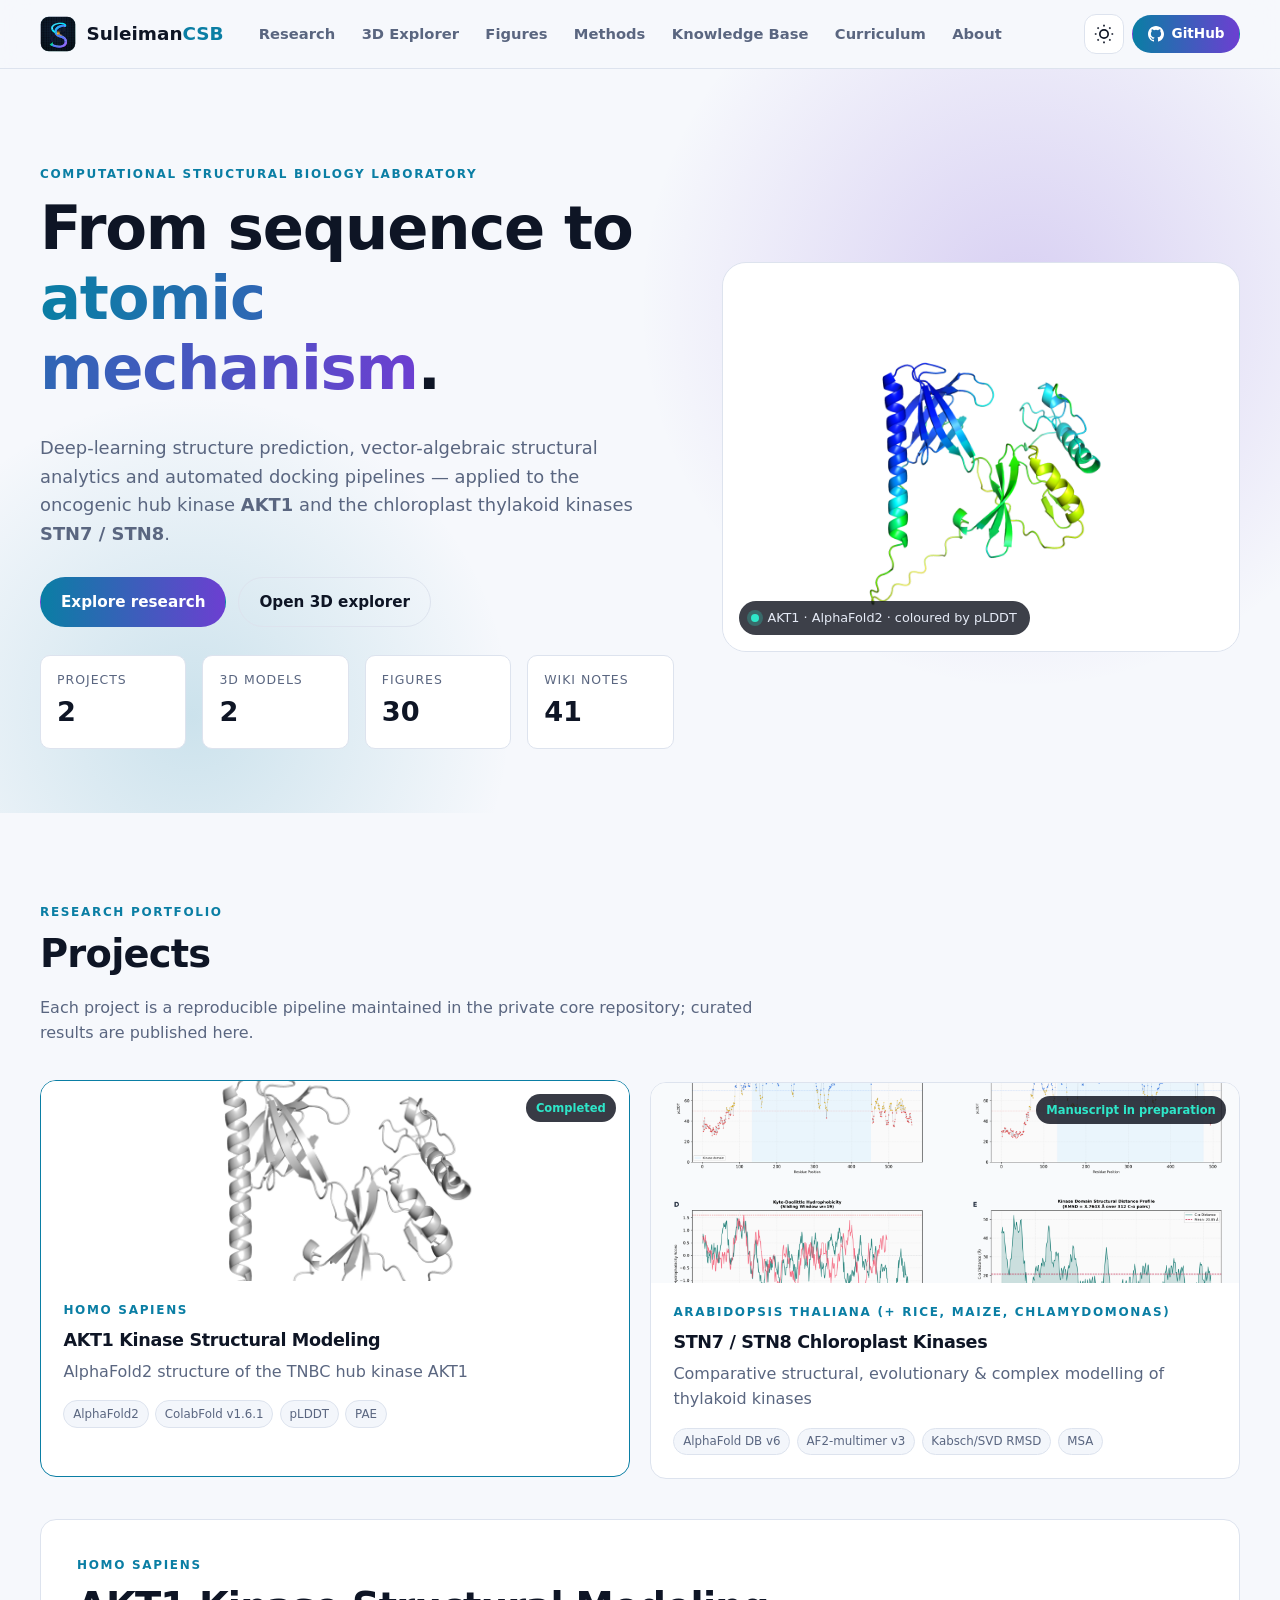
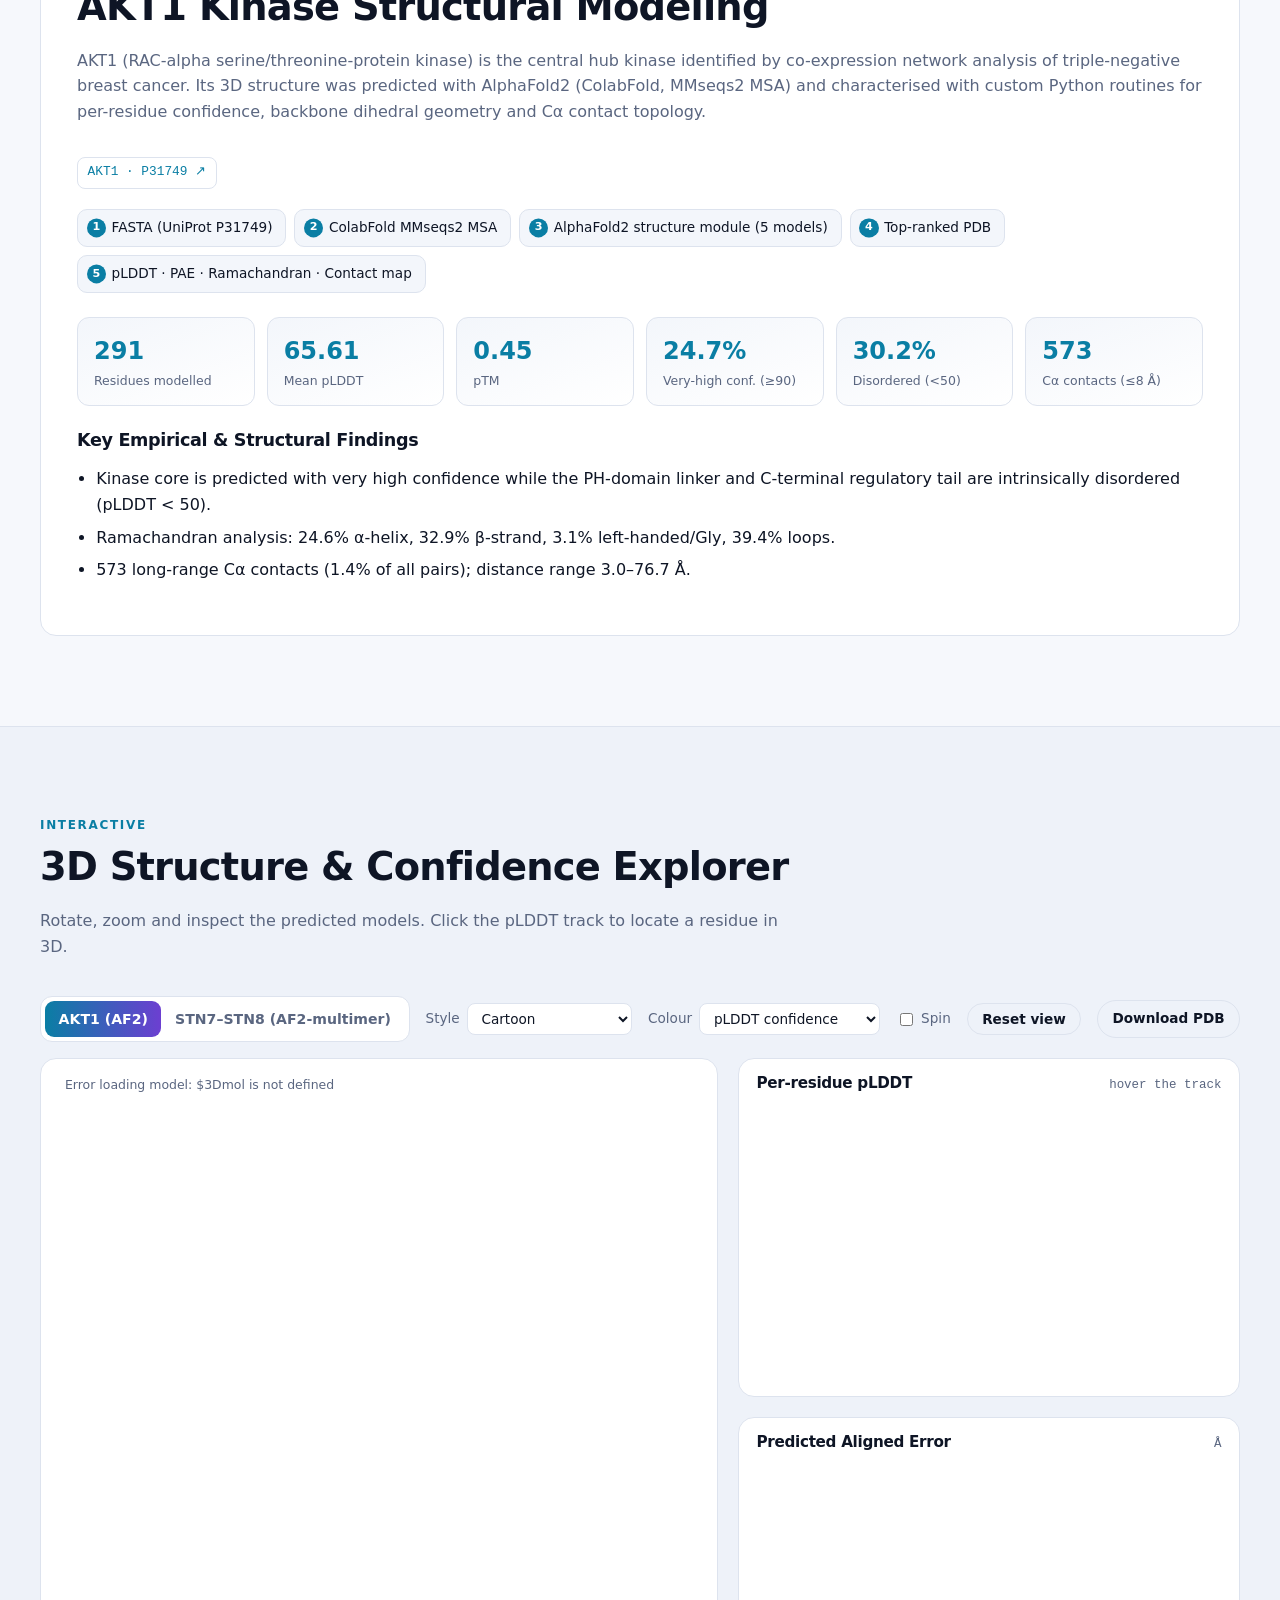
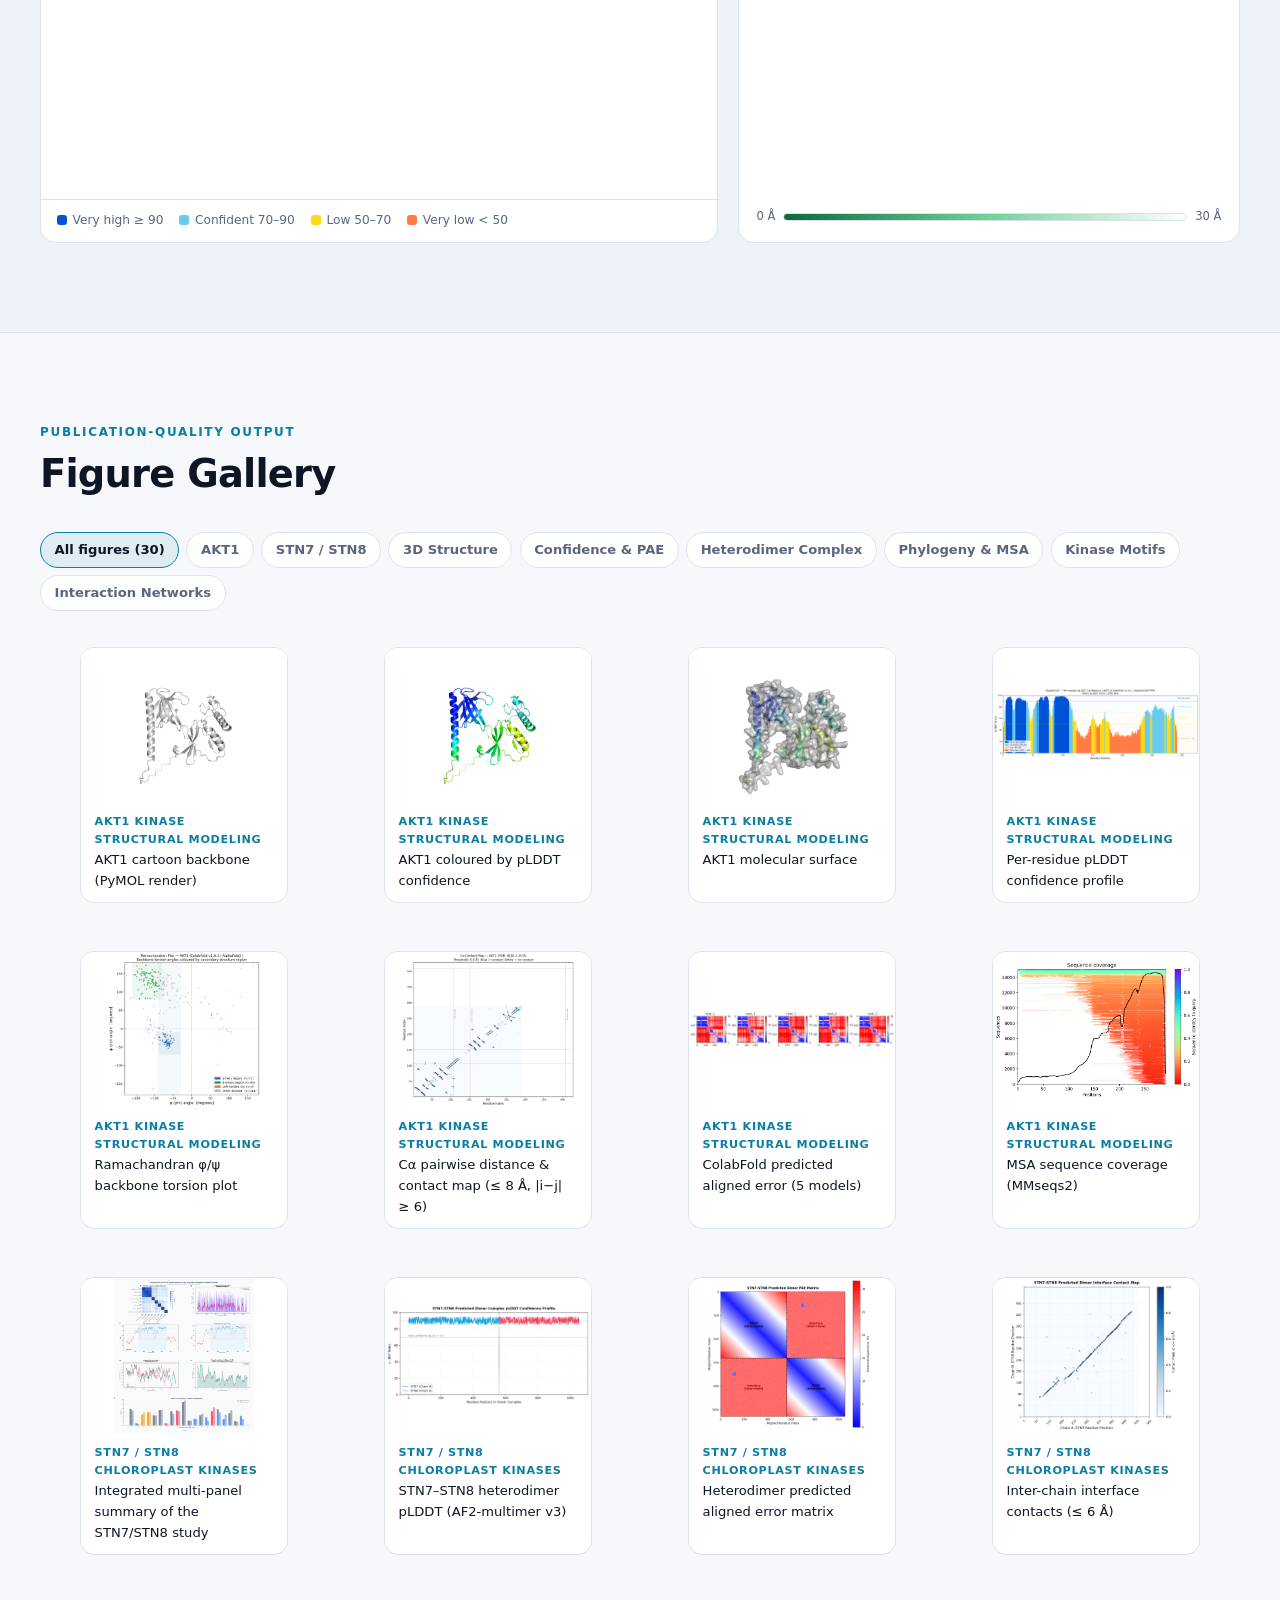
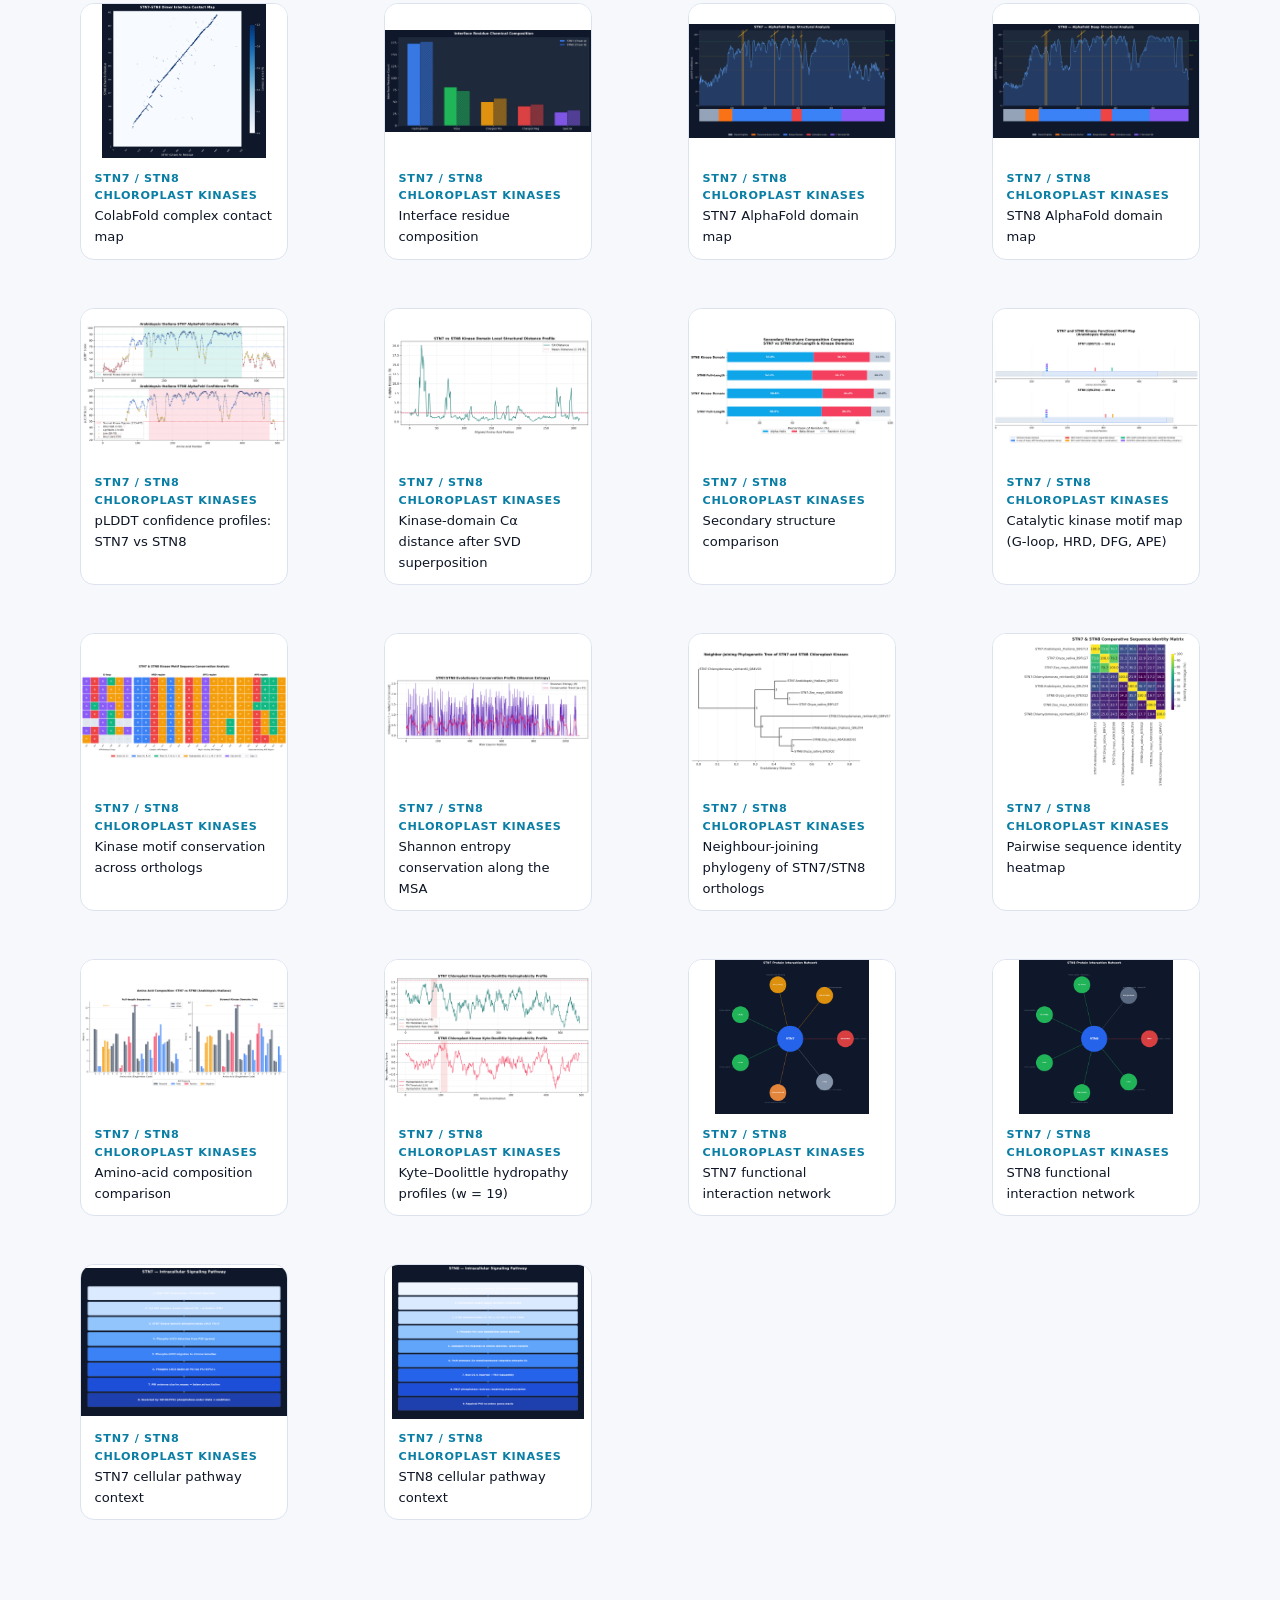
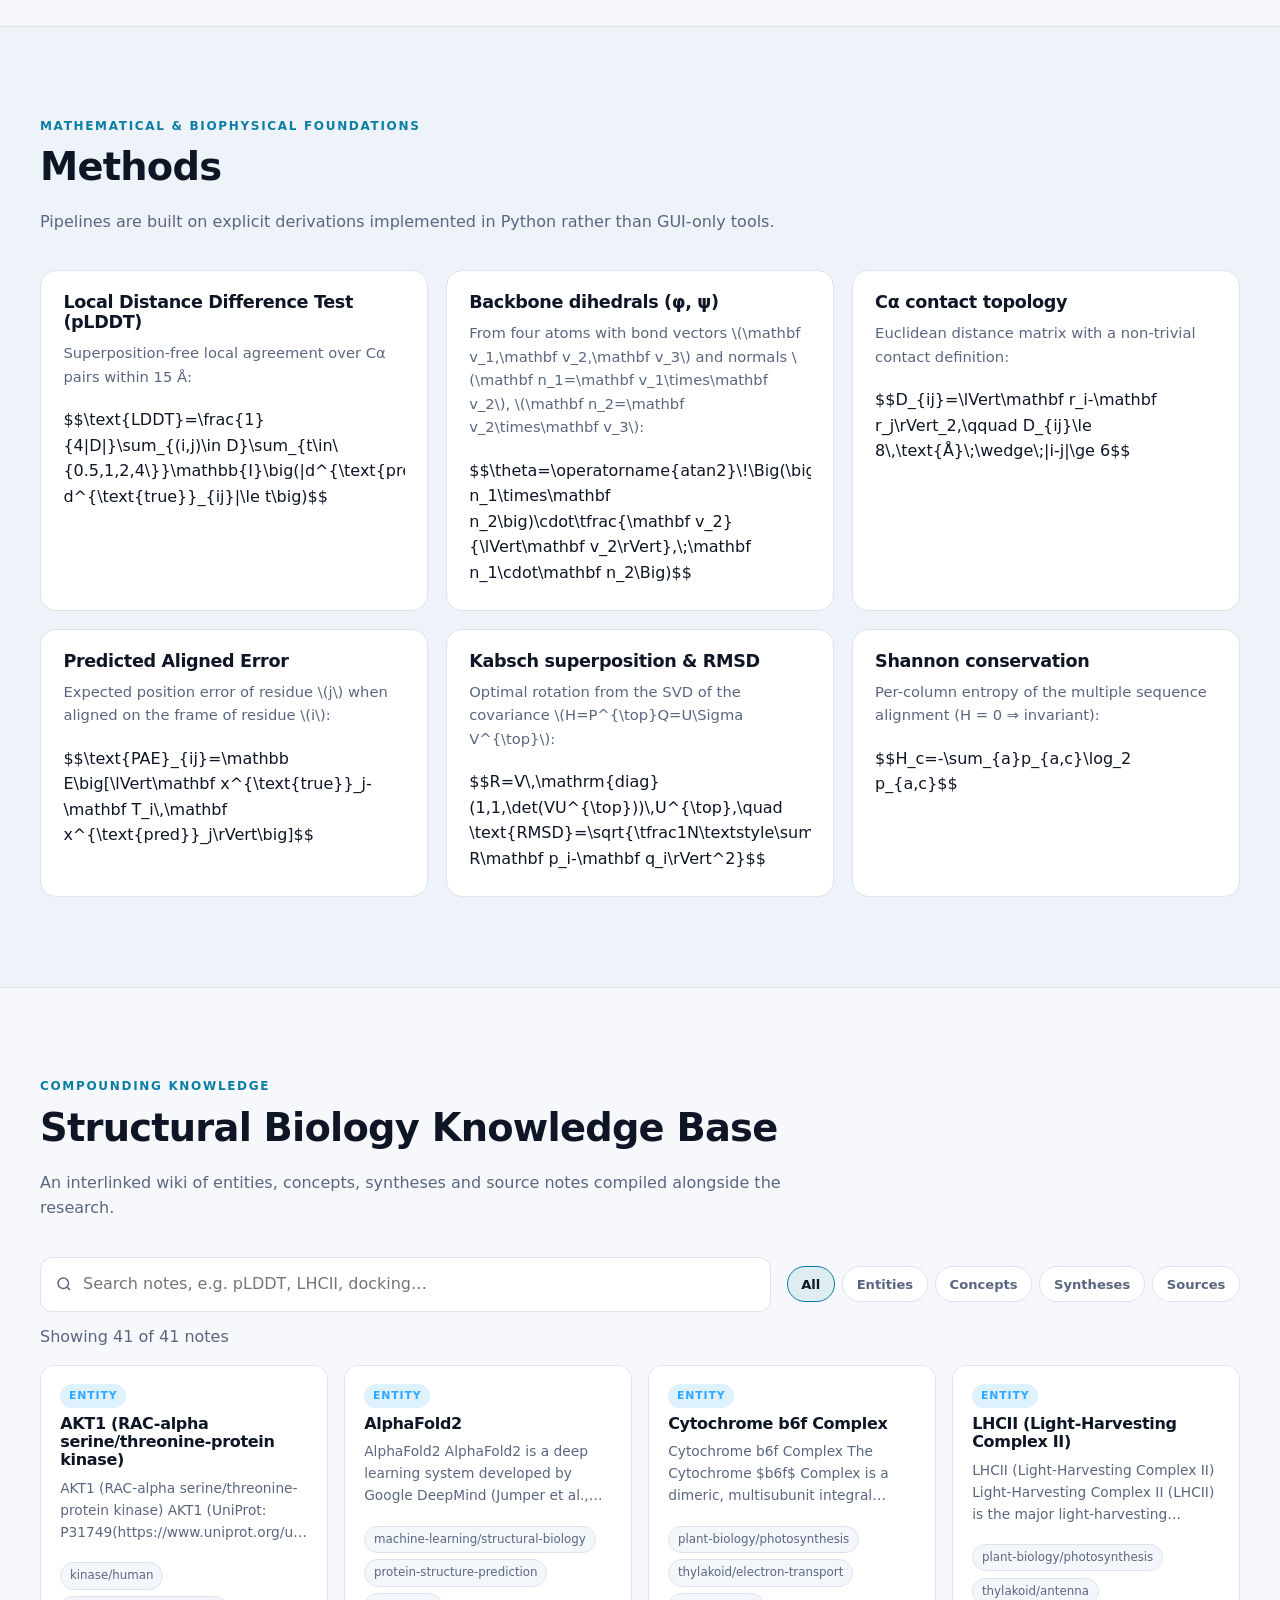
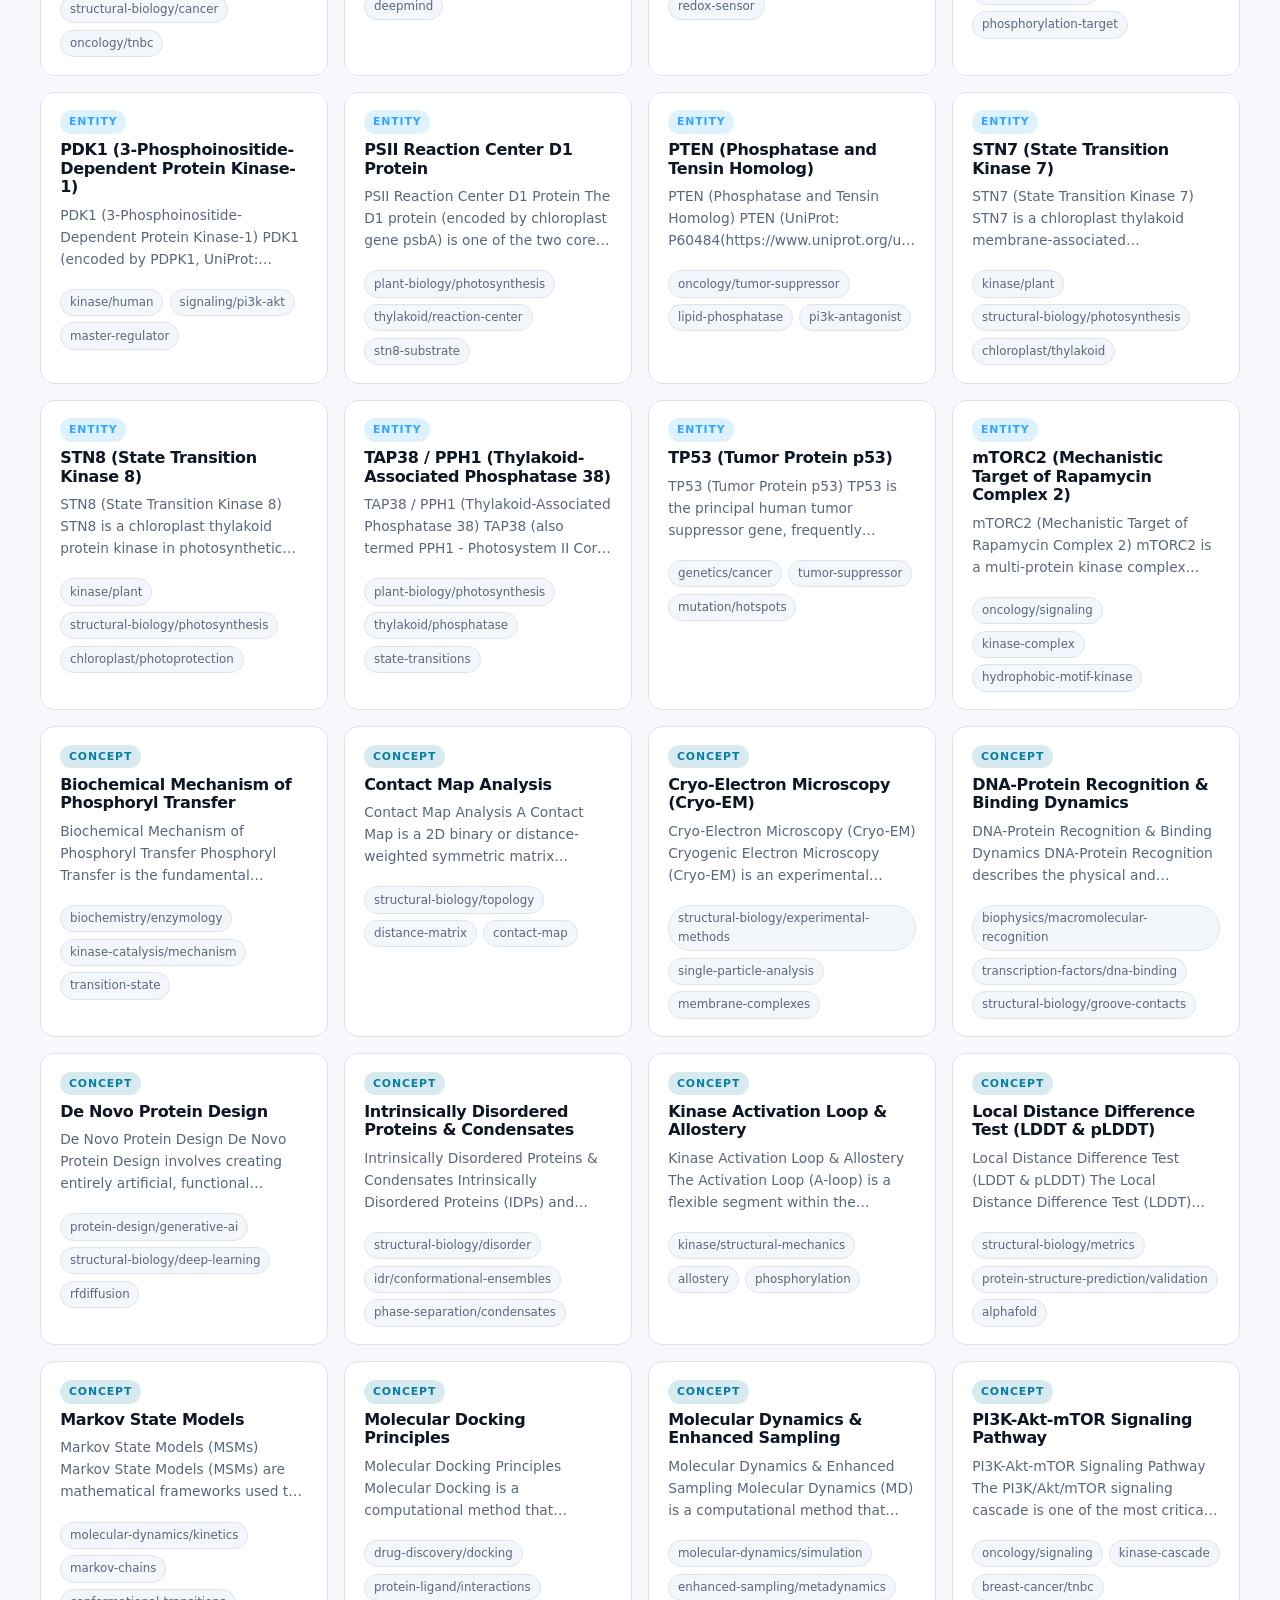
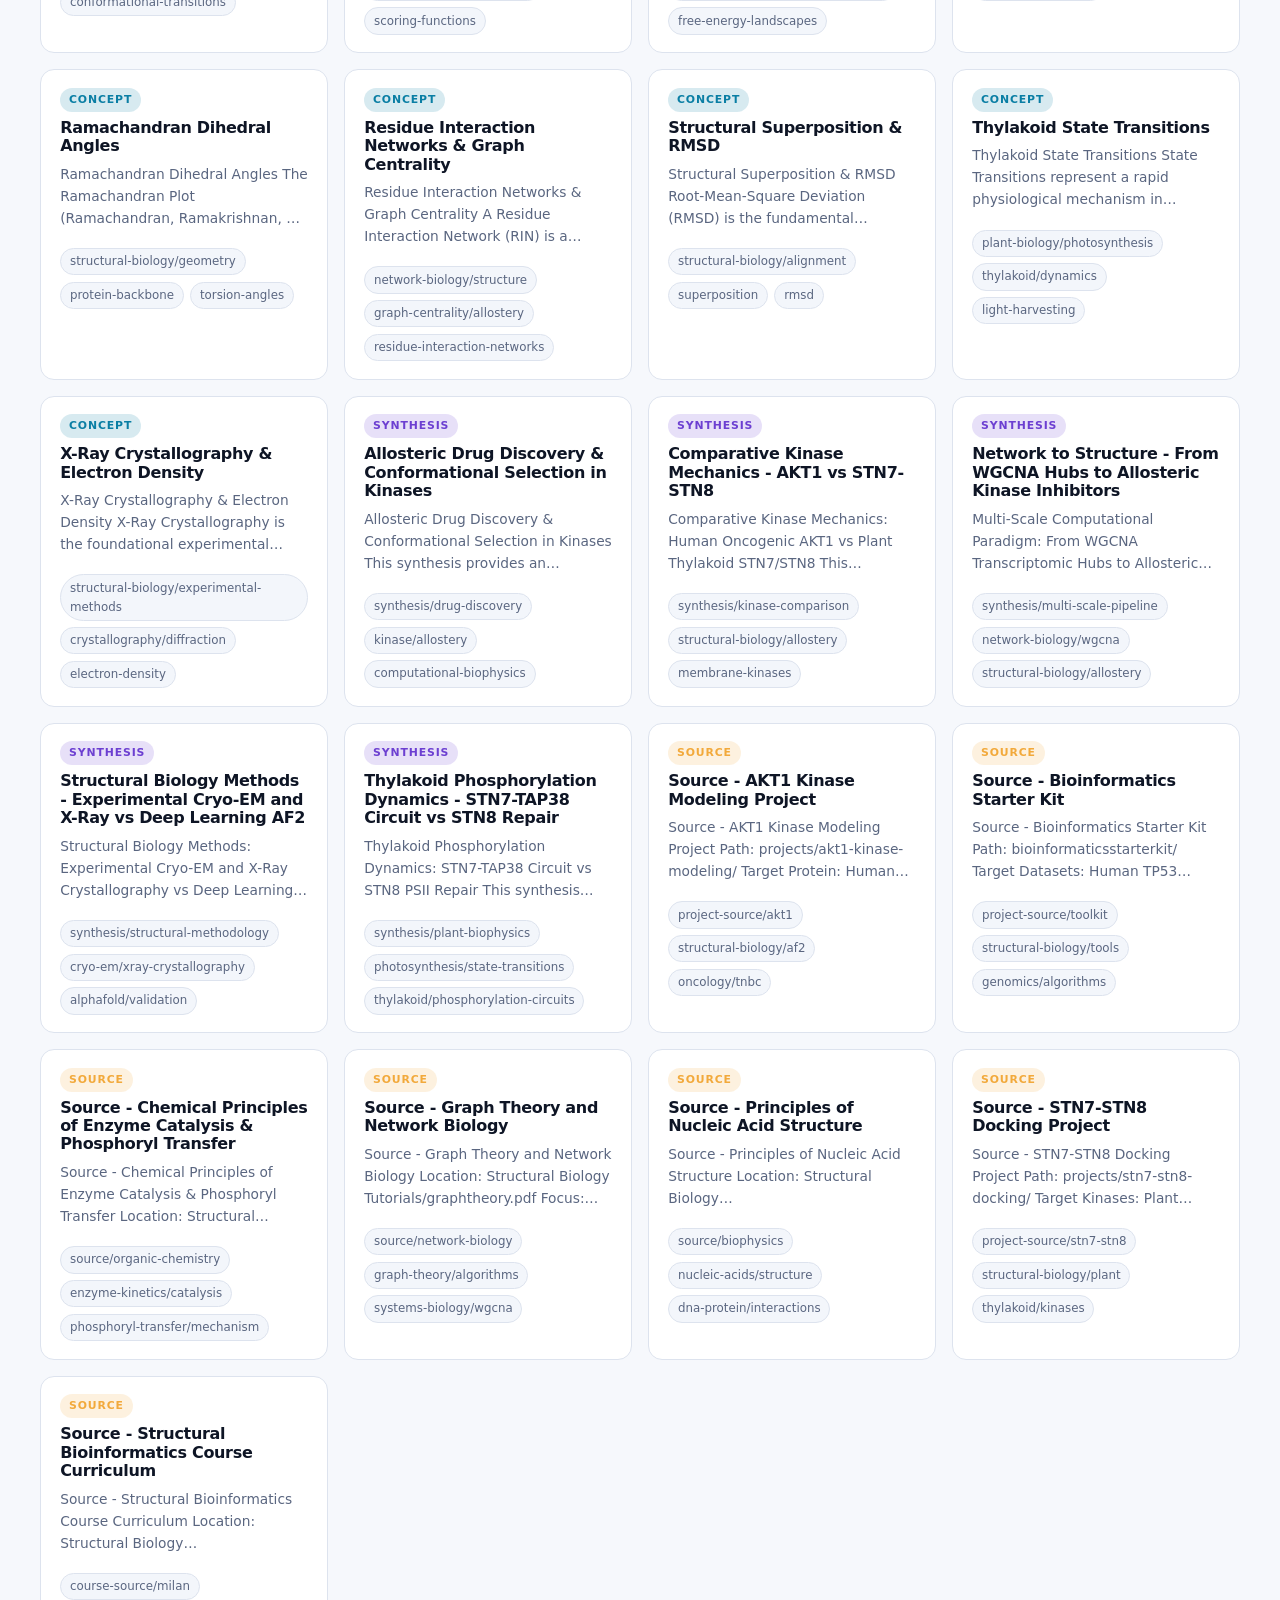
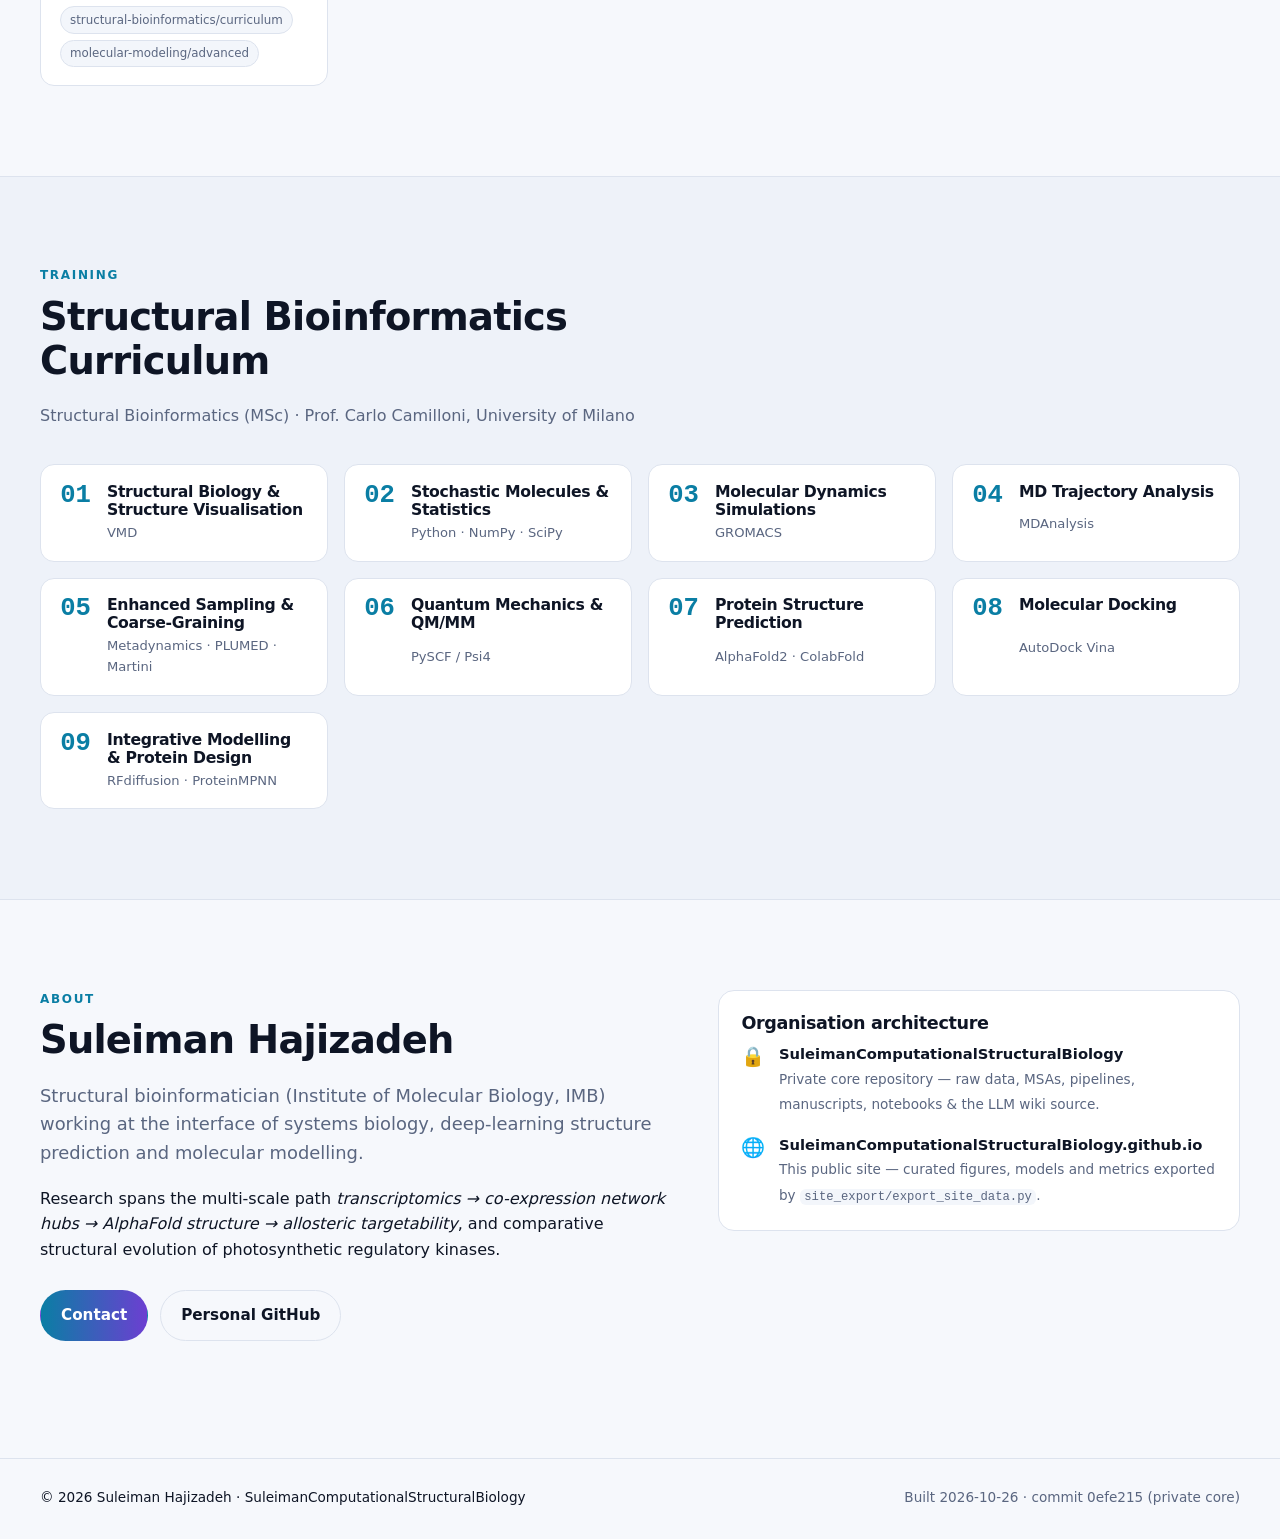
==== commit a6cdec17: "docs: update affiliation to Institute of Molecular Biology (IMB)" ====
--- a/index.html
+++ b/index.html
@@ -271,7 +271,7 @@
         <div>
           <p class="eyebrow">About</p>
           <h2>Suleiman Hajizadeh</h2>
-          <p class="lead">Structural bioinformatician (IMBB, Azerbaijan) working at the interface of systems biology, deep-learning structure prediction and molecular modelling.</p>
+          <p class="lead">Structural bioinformatician (Institute of Molecular Biology, IMB) working at the interface of systems biology, deep-learning structure prediction and molecular modelling.</p>
           <p>Research spans the multi-scale path <em>transcriptomics → co-expression network hubs → AlphaFold structure → allosteric targetability</em>, and comparative structural evolution of photosynthetic regulatory kinases.</p>
           <div class="hero-cta">
             <a class="btn btn-primary" href="mailto:suleyman.hacizade1@gmail.com">Contact</a>
--- a/css/style.css
+++ b/css/style.css
@@ -83,7 +83,8 @@
 /* ---------- navbar ---------- */
 .navbar { position: sticky; top: 0; z-index: 50; backdrop-filter: saturate(150%) blur(14px); background: color-mix(in srgb, var(--bg) 78%, transparent); border-bottom: 1px solid var(--border); }
 .navbar-inner { display: flex; align-items: center; gap: 1.5rem; height: 68px; }
-.brand { display: flex; align-items: center; gap: .6rem; color: var(--text); font-weight: 800; font-size: 1.1rem; text-decoration: none !important; }
+.brand { display: flex; align-items: center; gap: .65rem; color: var(--text); font-weight: 800; font-size: 1.15rem; text-decoration: none !important; }
+.brand img { width: 36px; height: 36px; border-radius: 9px; flex-shrink: 0; }
 .brand .accent { color: var(--accent); }
 .nav-links { display: flex; gap: .25rem; list-style: none; margin: 0; padding: 0; }
 .nav-links a { color: var(--muted); font-weight: 550; font-size: .92rem; padding: .45rem .7rem; border-radius: 8px; text-decoration: none; }
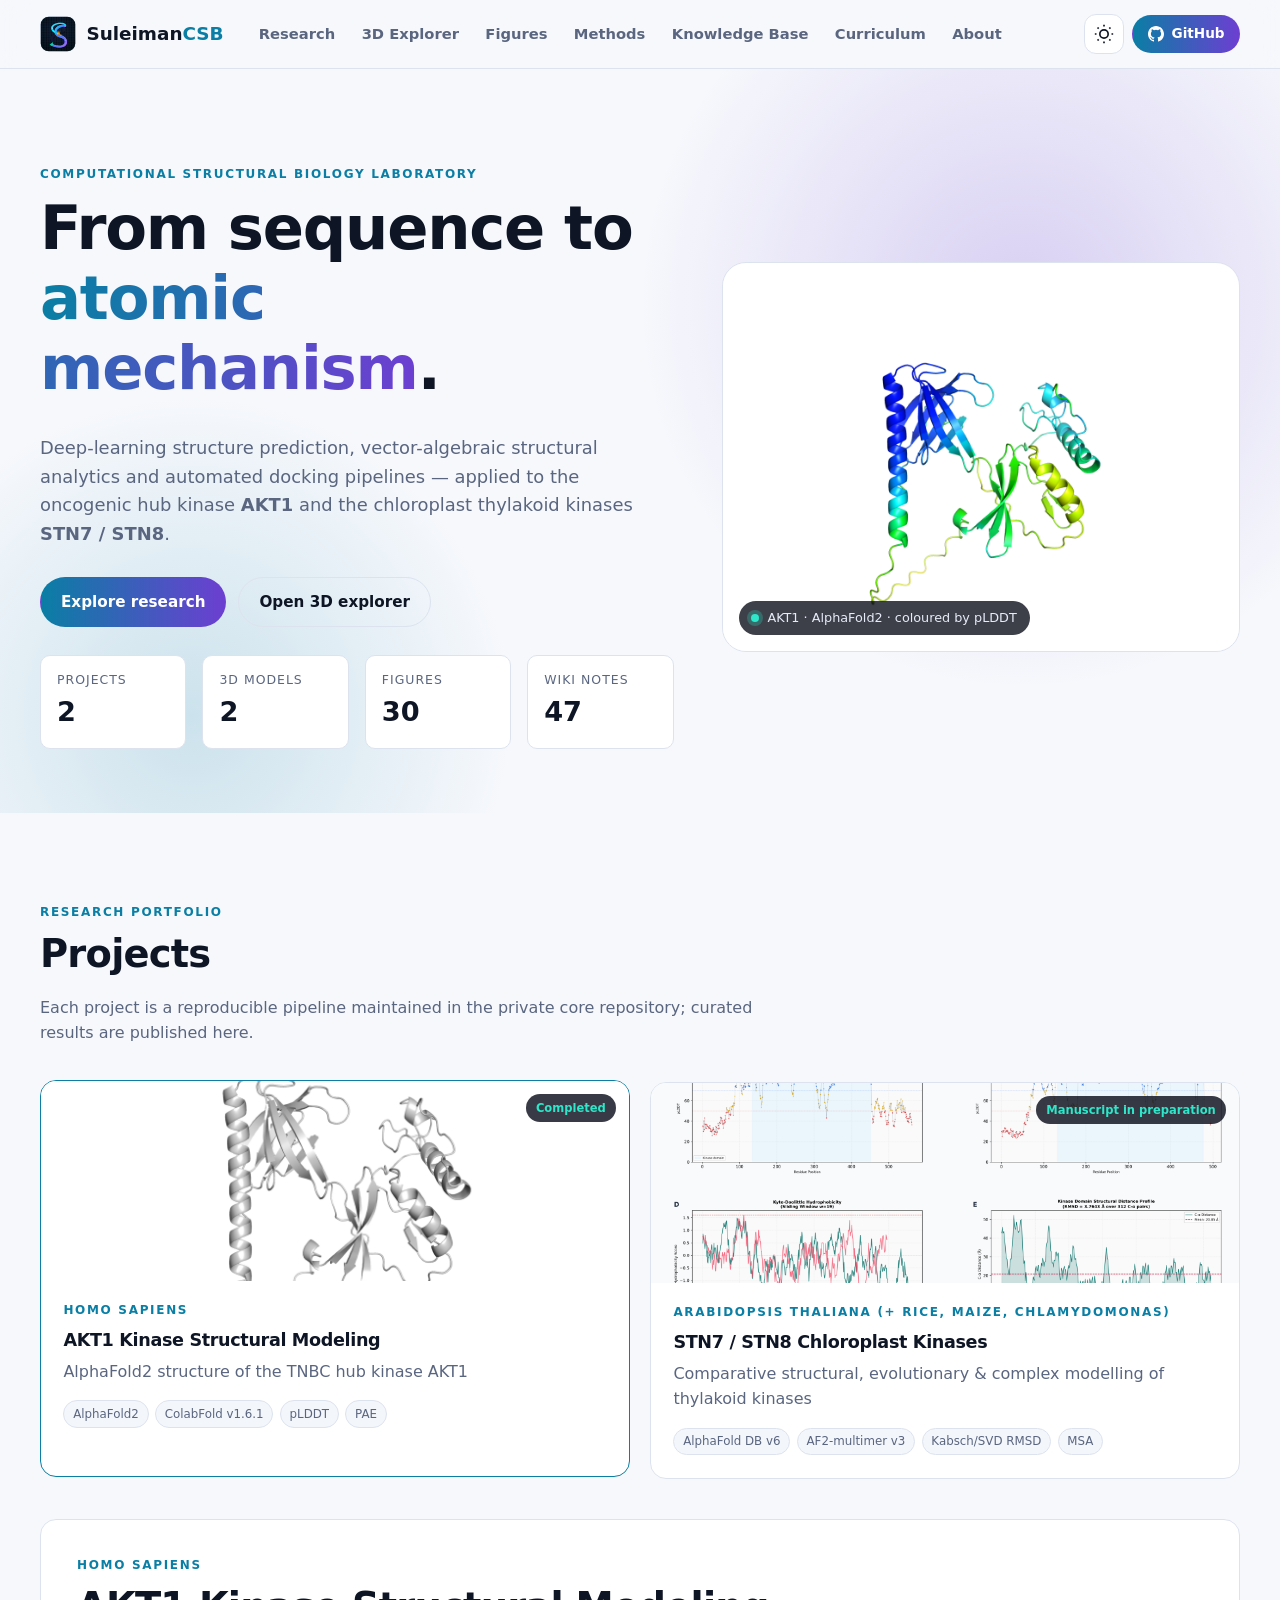
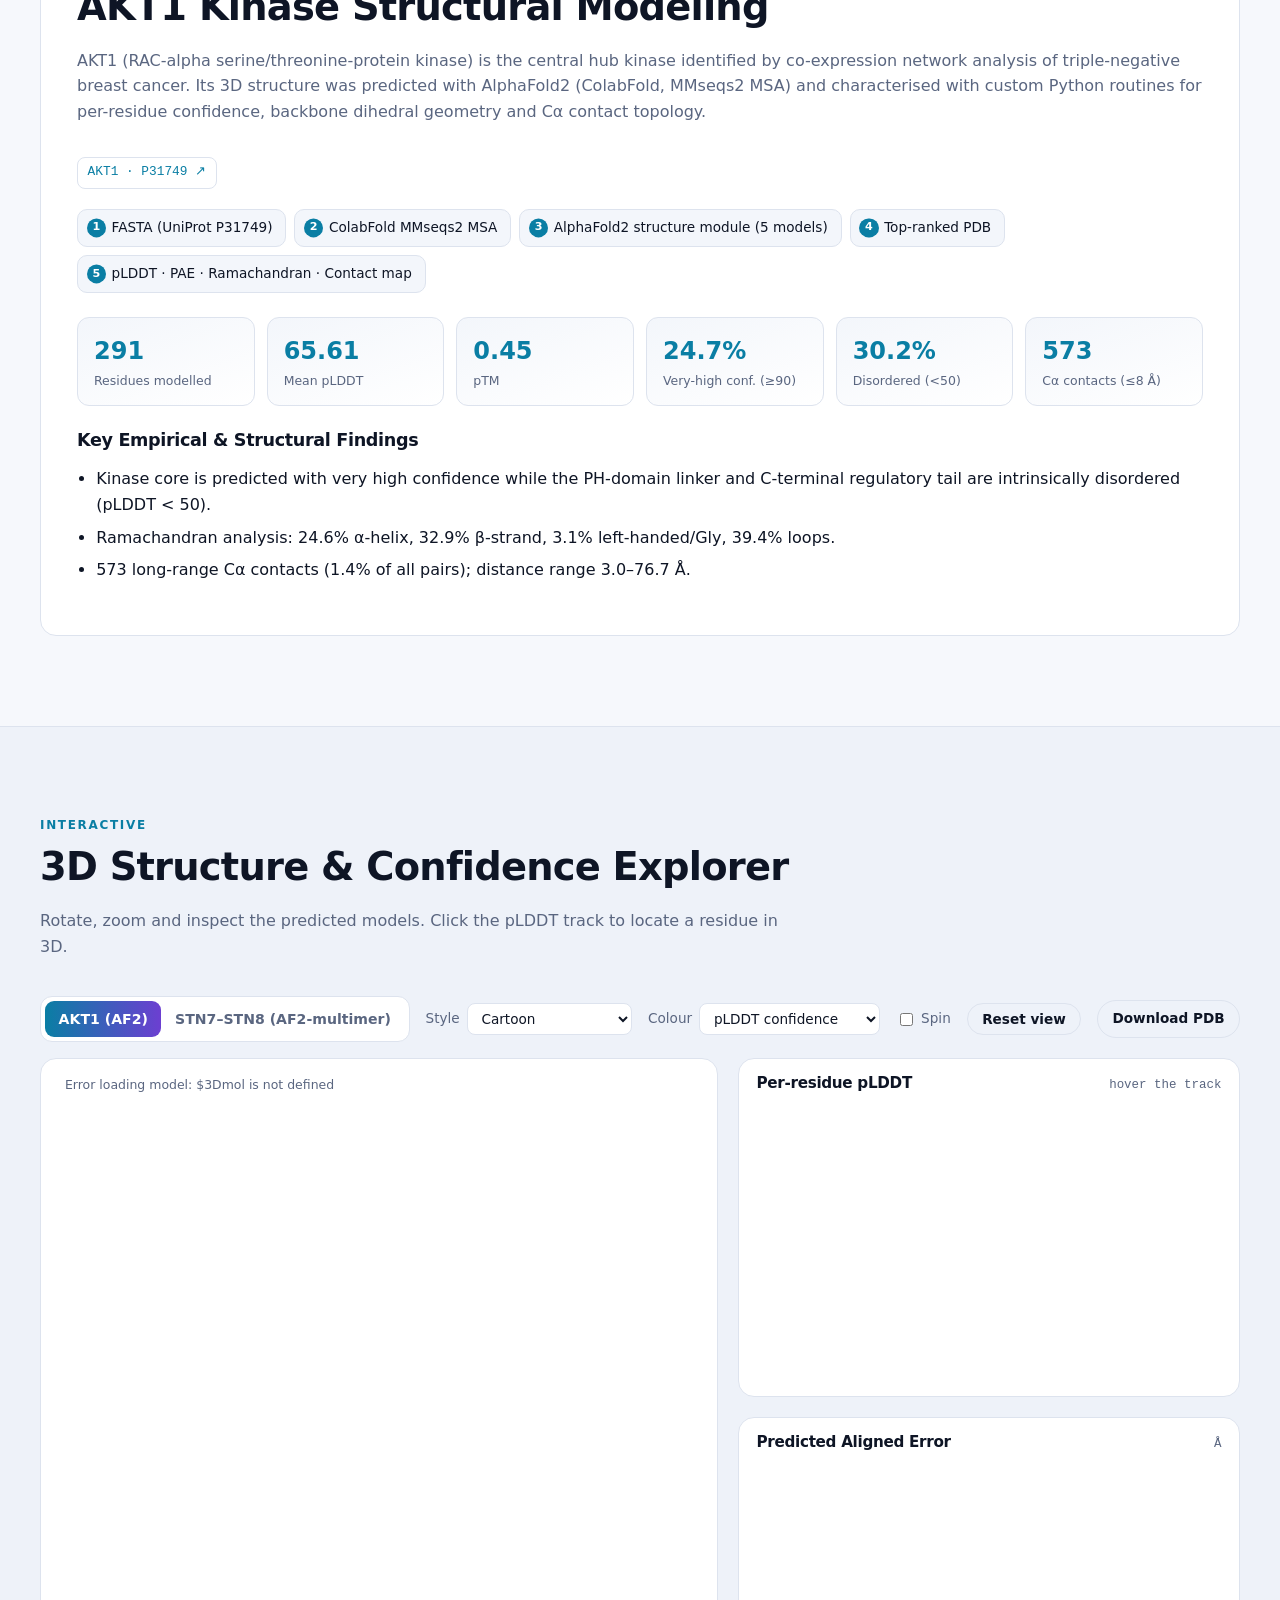
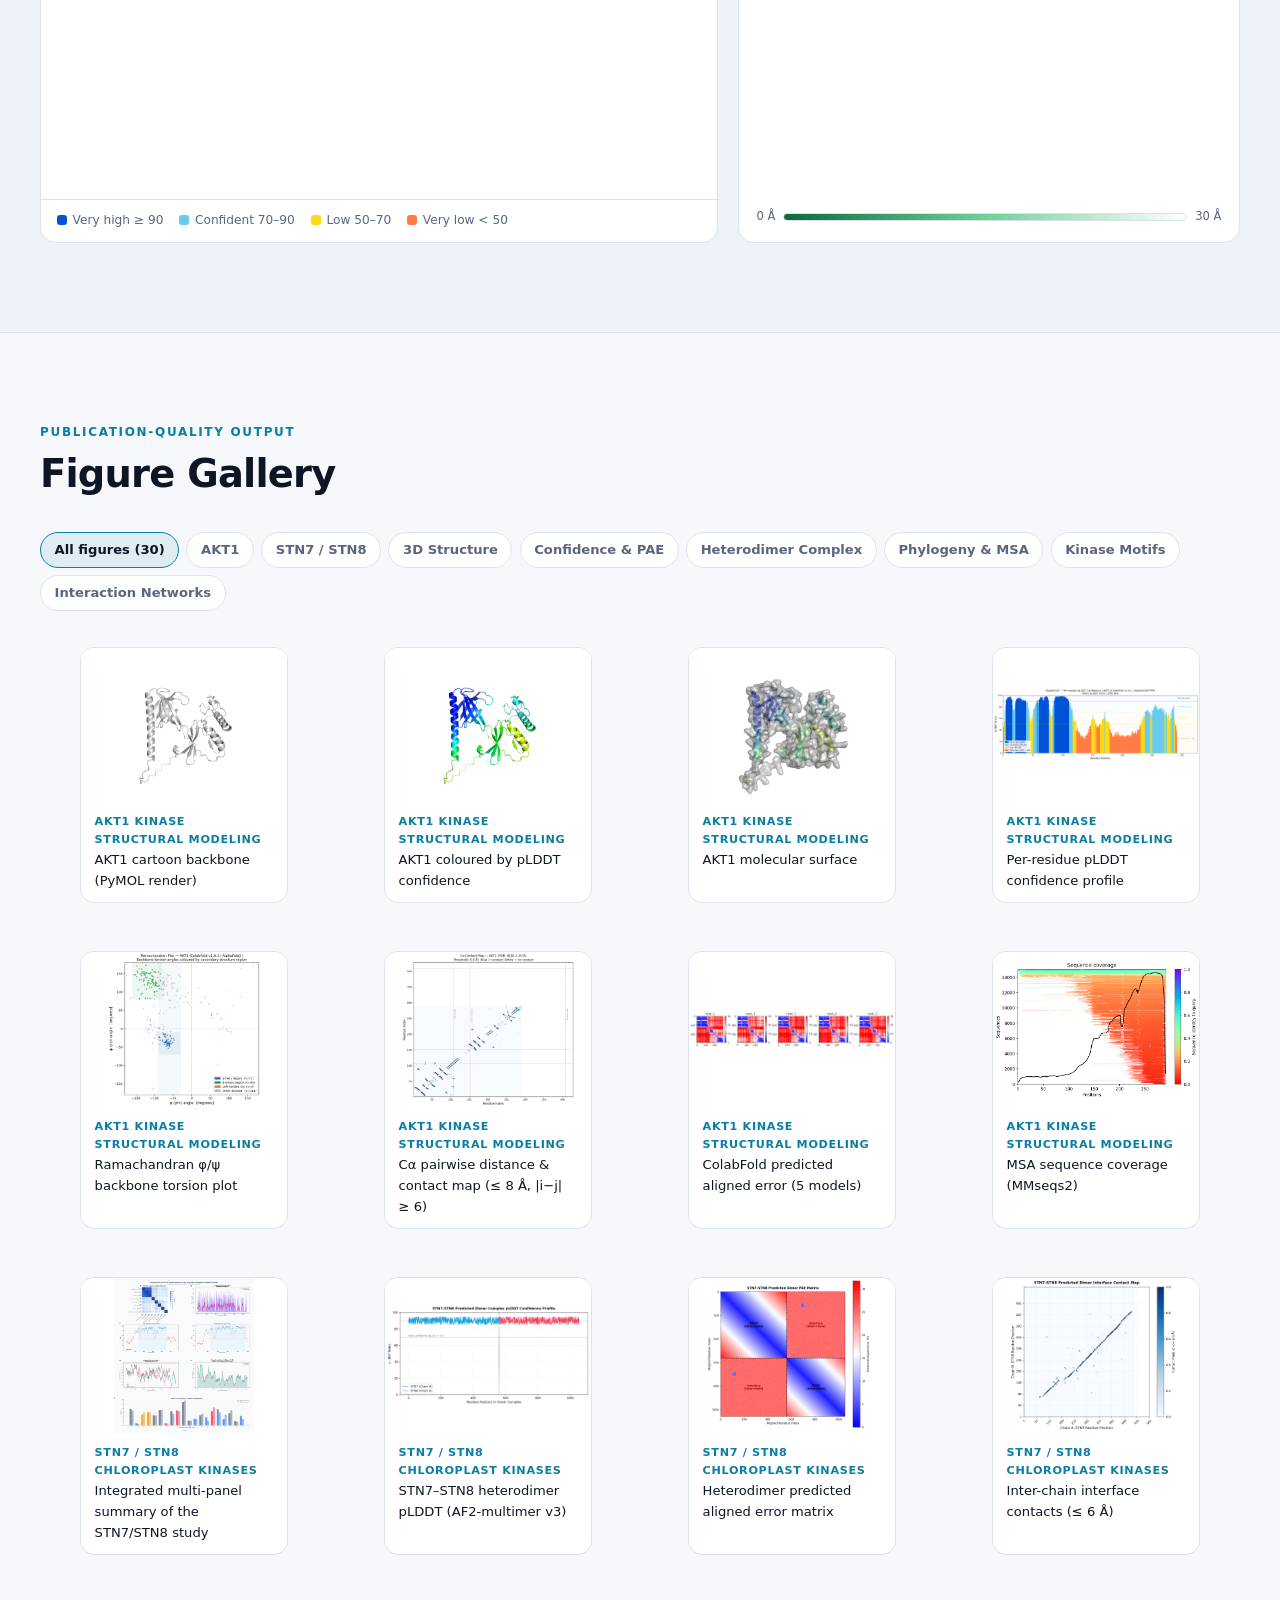
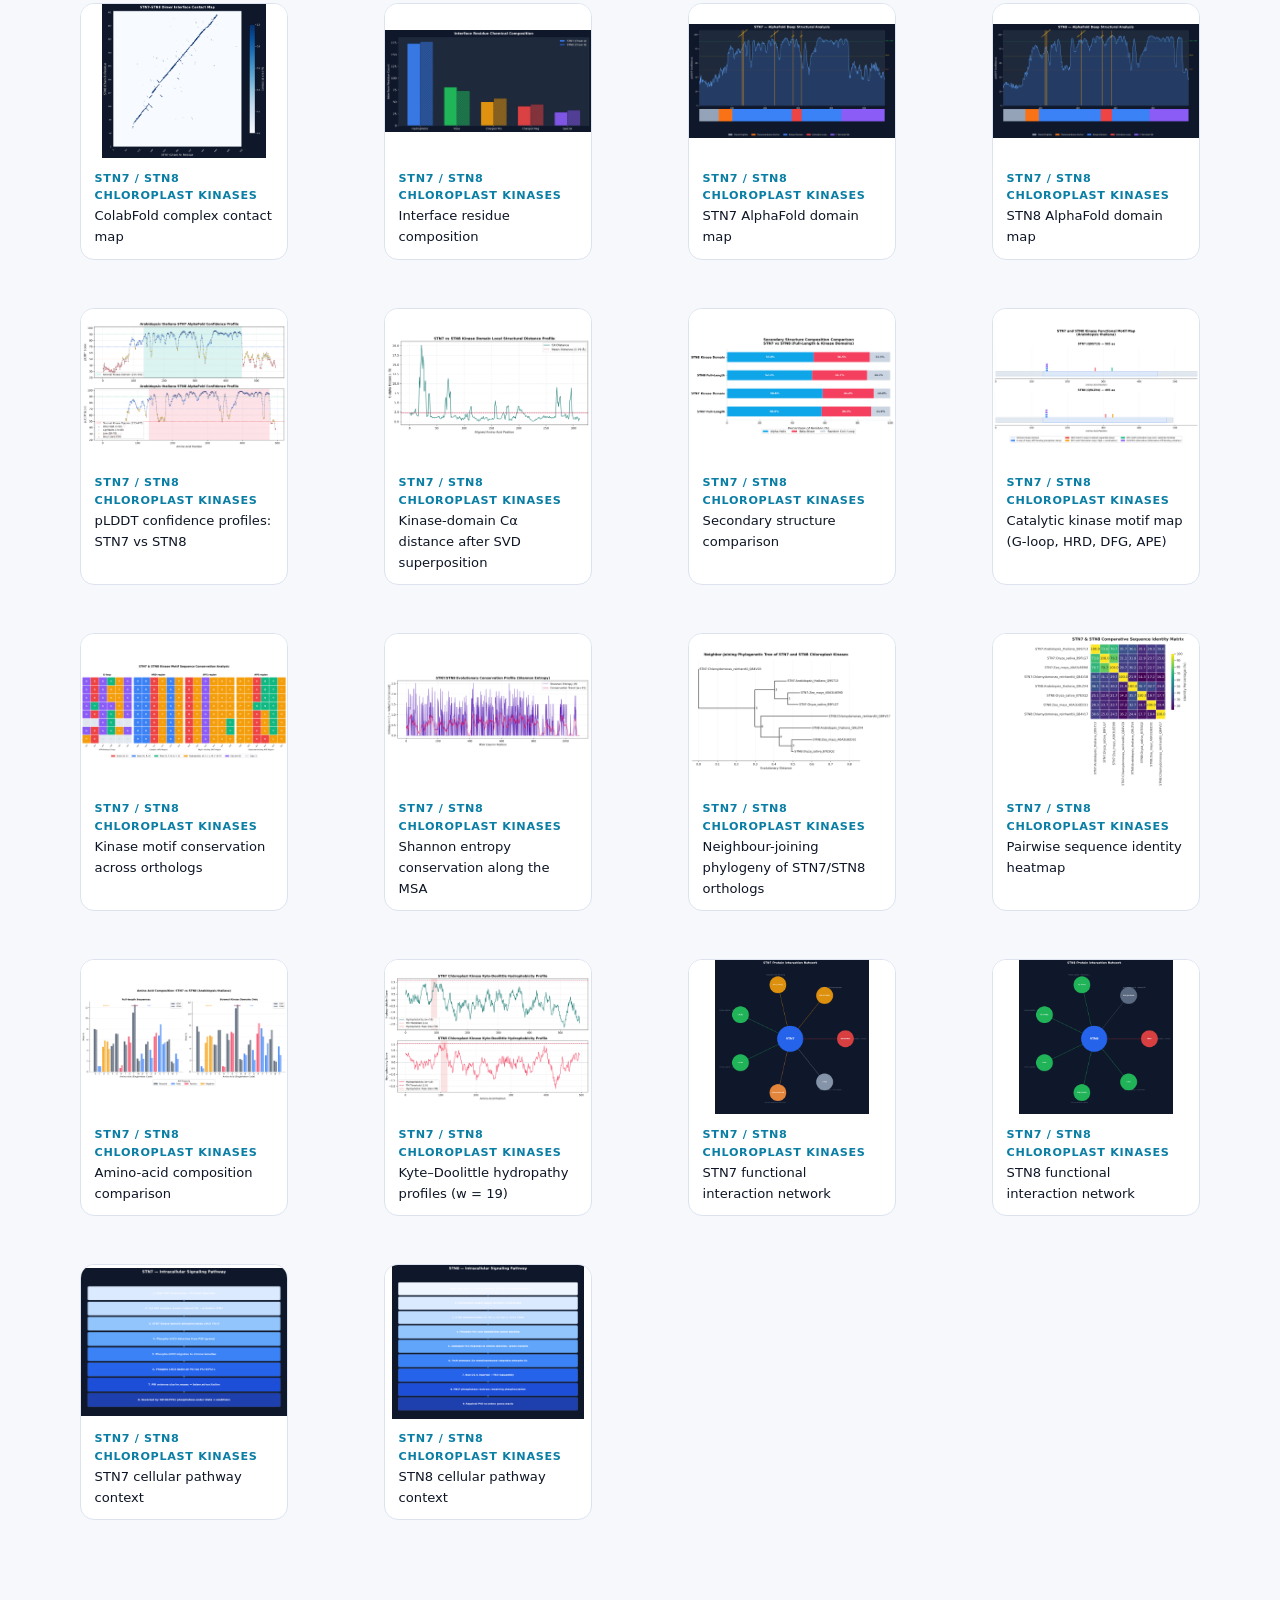
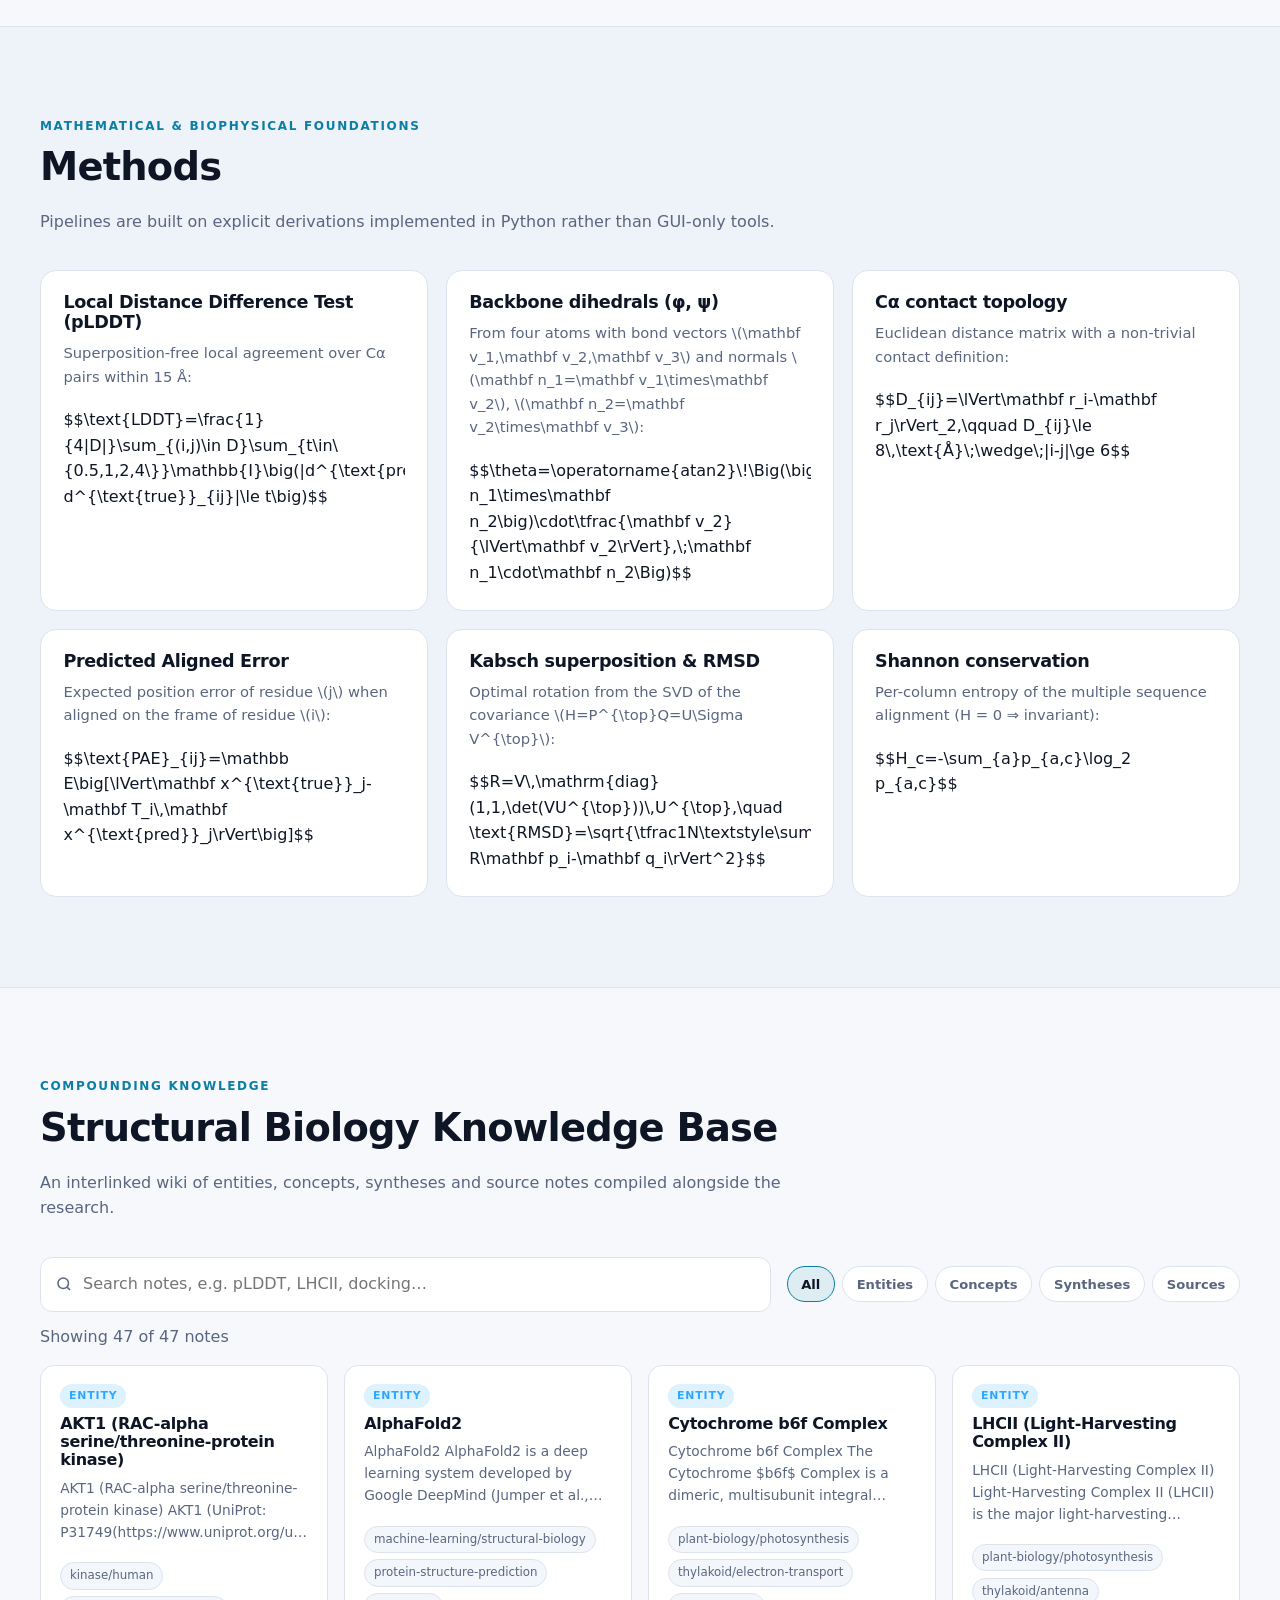
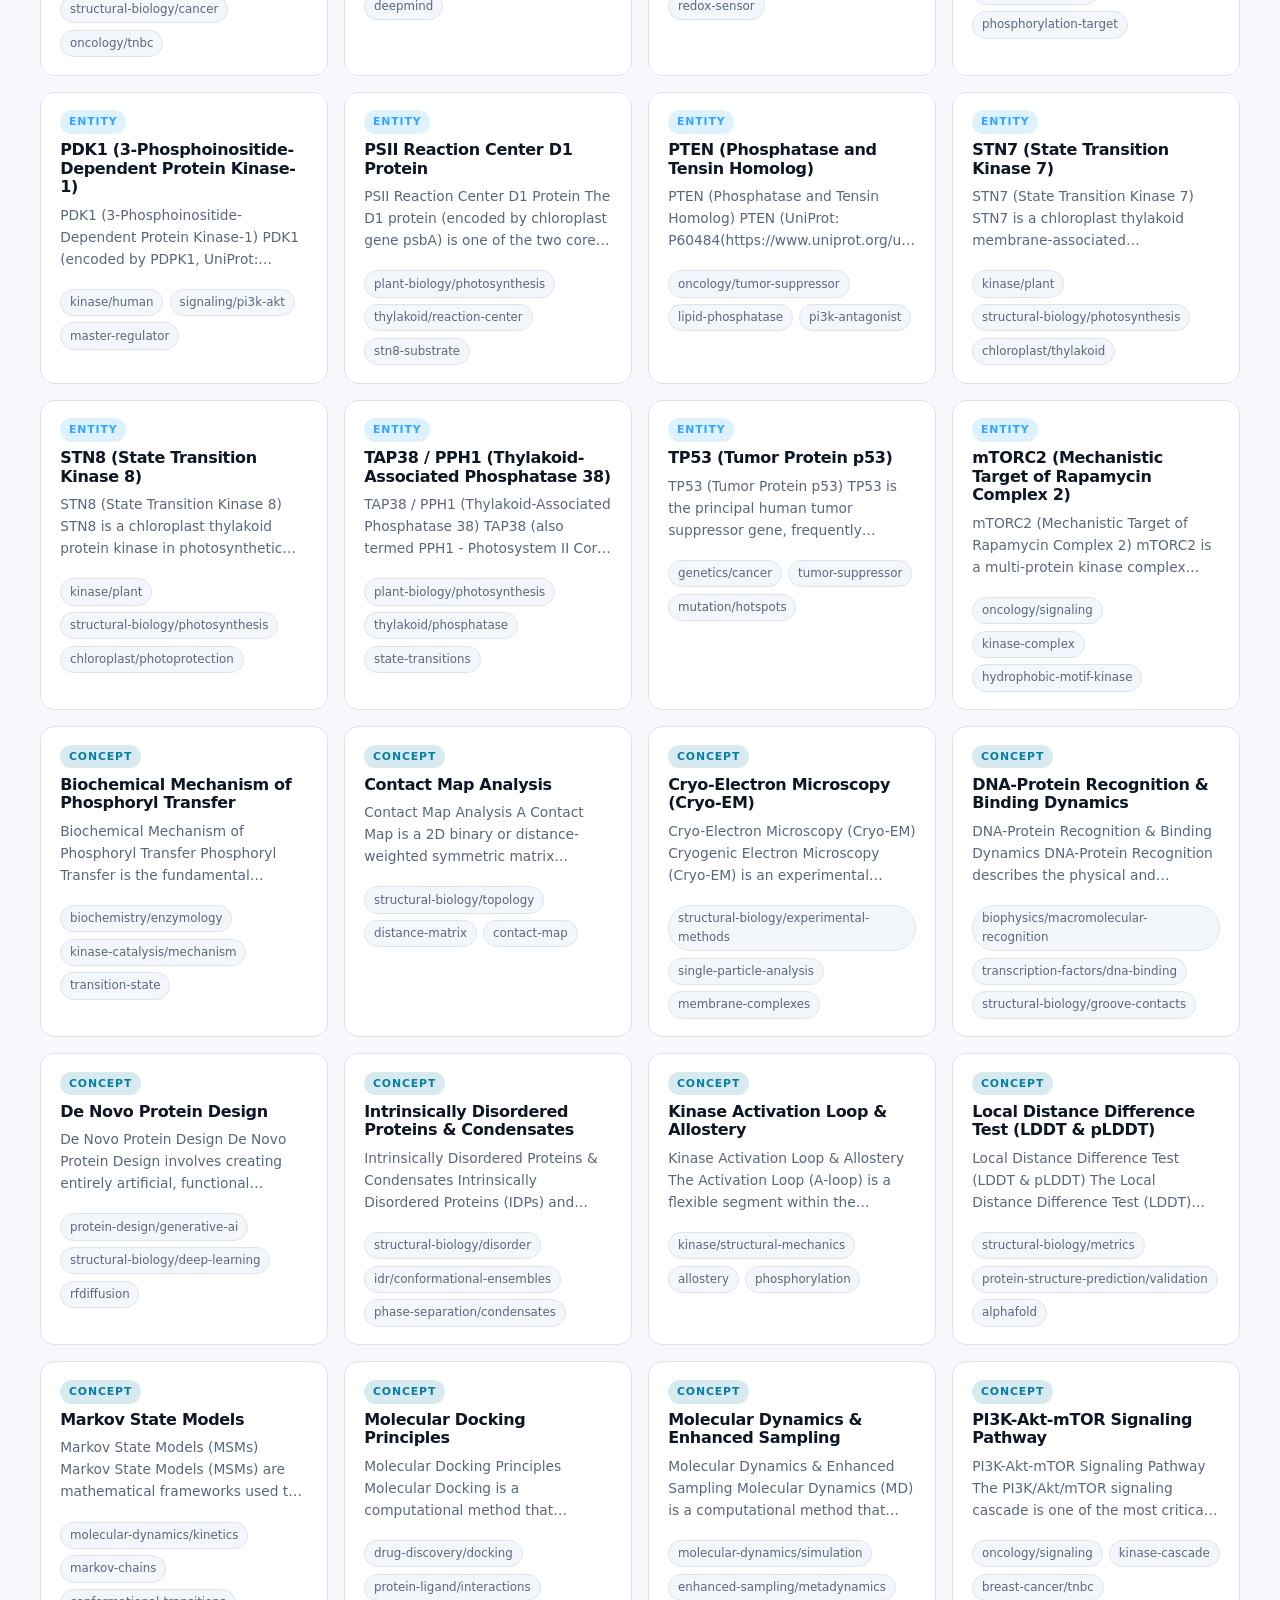
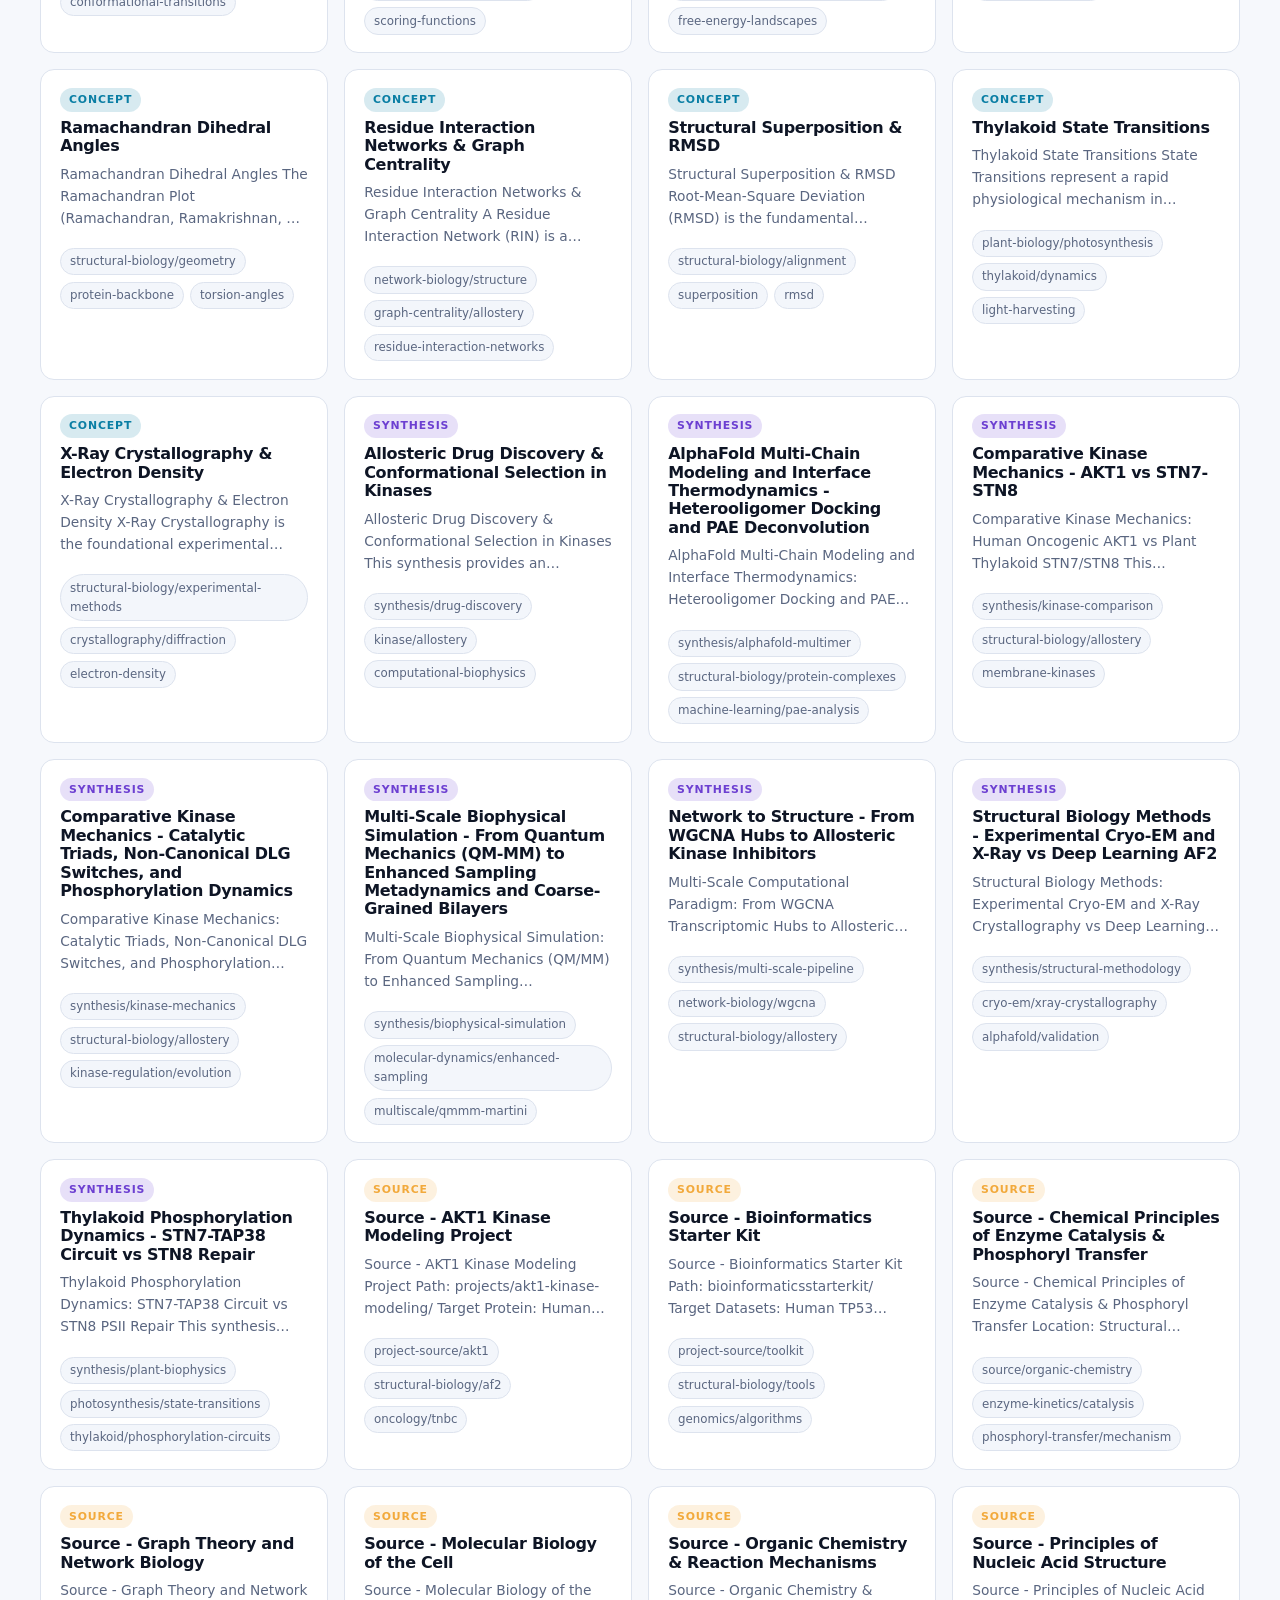
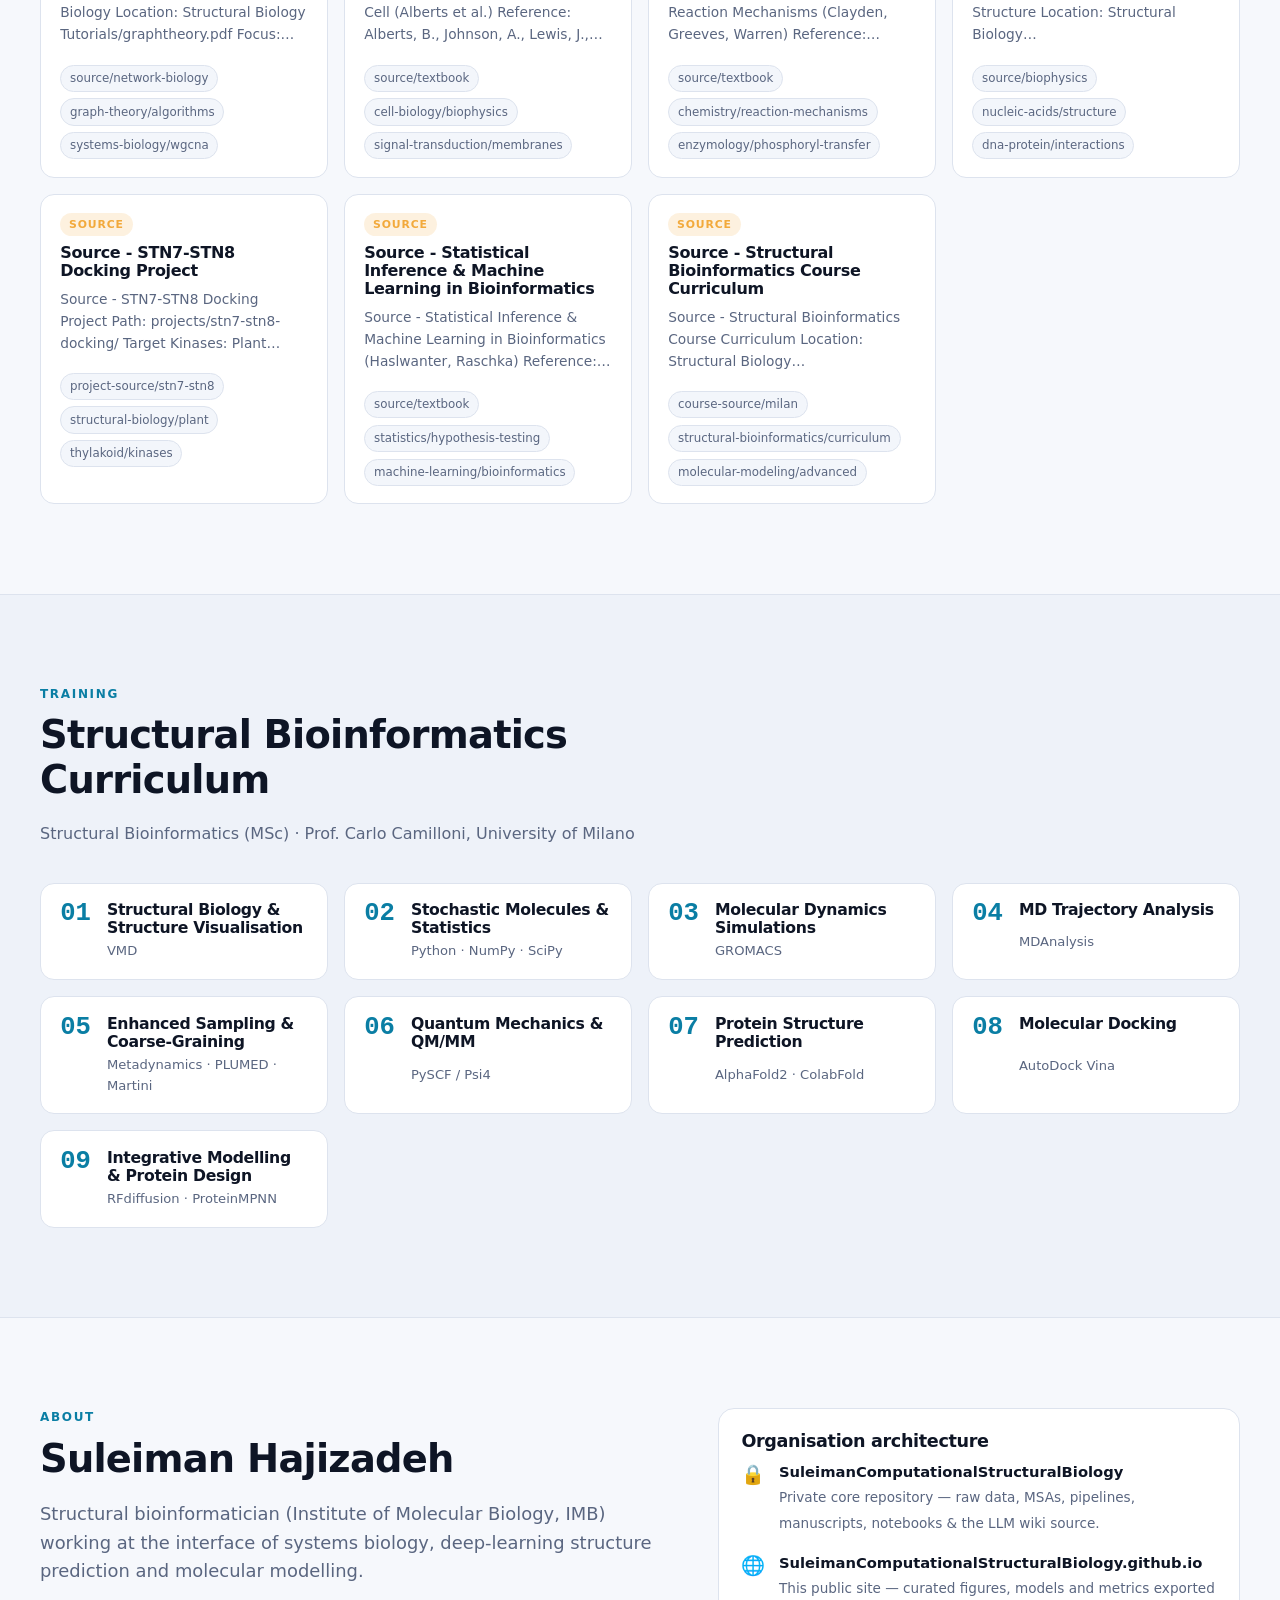
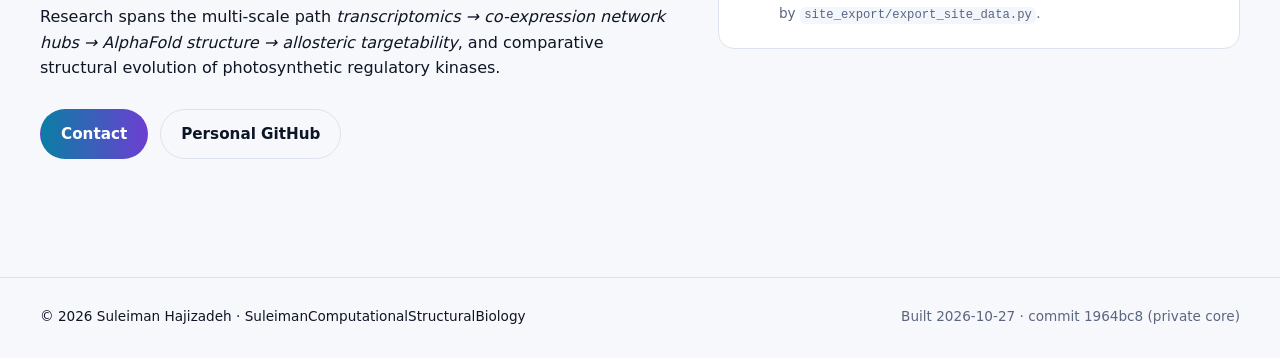
==== commit 96927d7e: "feat(wiki): sync 48 compiled notes and update site counts" ====
--- a/index.html
+++ b/index.html
@@ -83,7 +83,7 @@
             <div><dt>Projects</dt><dd data-stat="projects">2</dd></div>
             <div><dt>3D models</dt><dd data-stat="structures">2</dd></div>
             <div><dt>Figures</dt><dd data-stat="figures">30</dd></div>
-            <div><dt>Wiki notes</dt><dd data-stat="wiki_notes">41</dd></div>
+            <div><dt>Wiki notes</dt><dd data-stat="wiki_notes">48</dd></div>
           </dl>
         </div>
         <div class="hero-visual" aria-hidden="true">
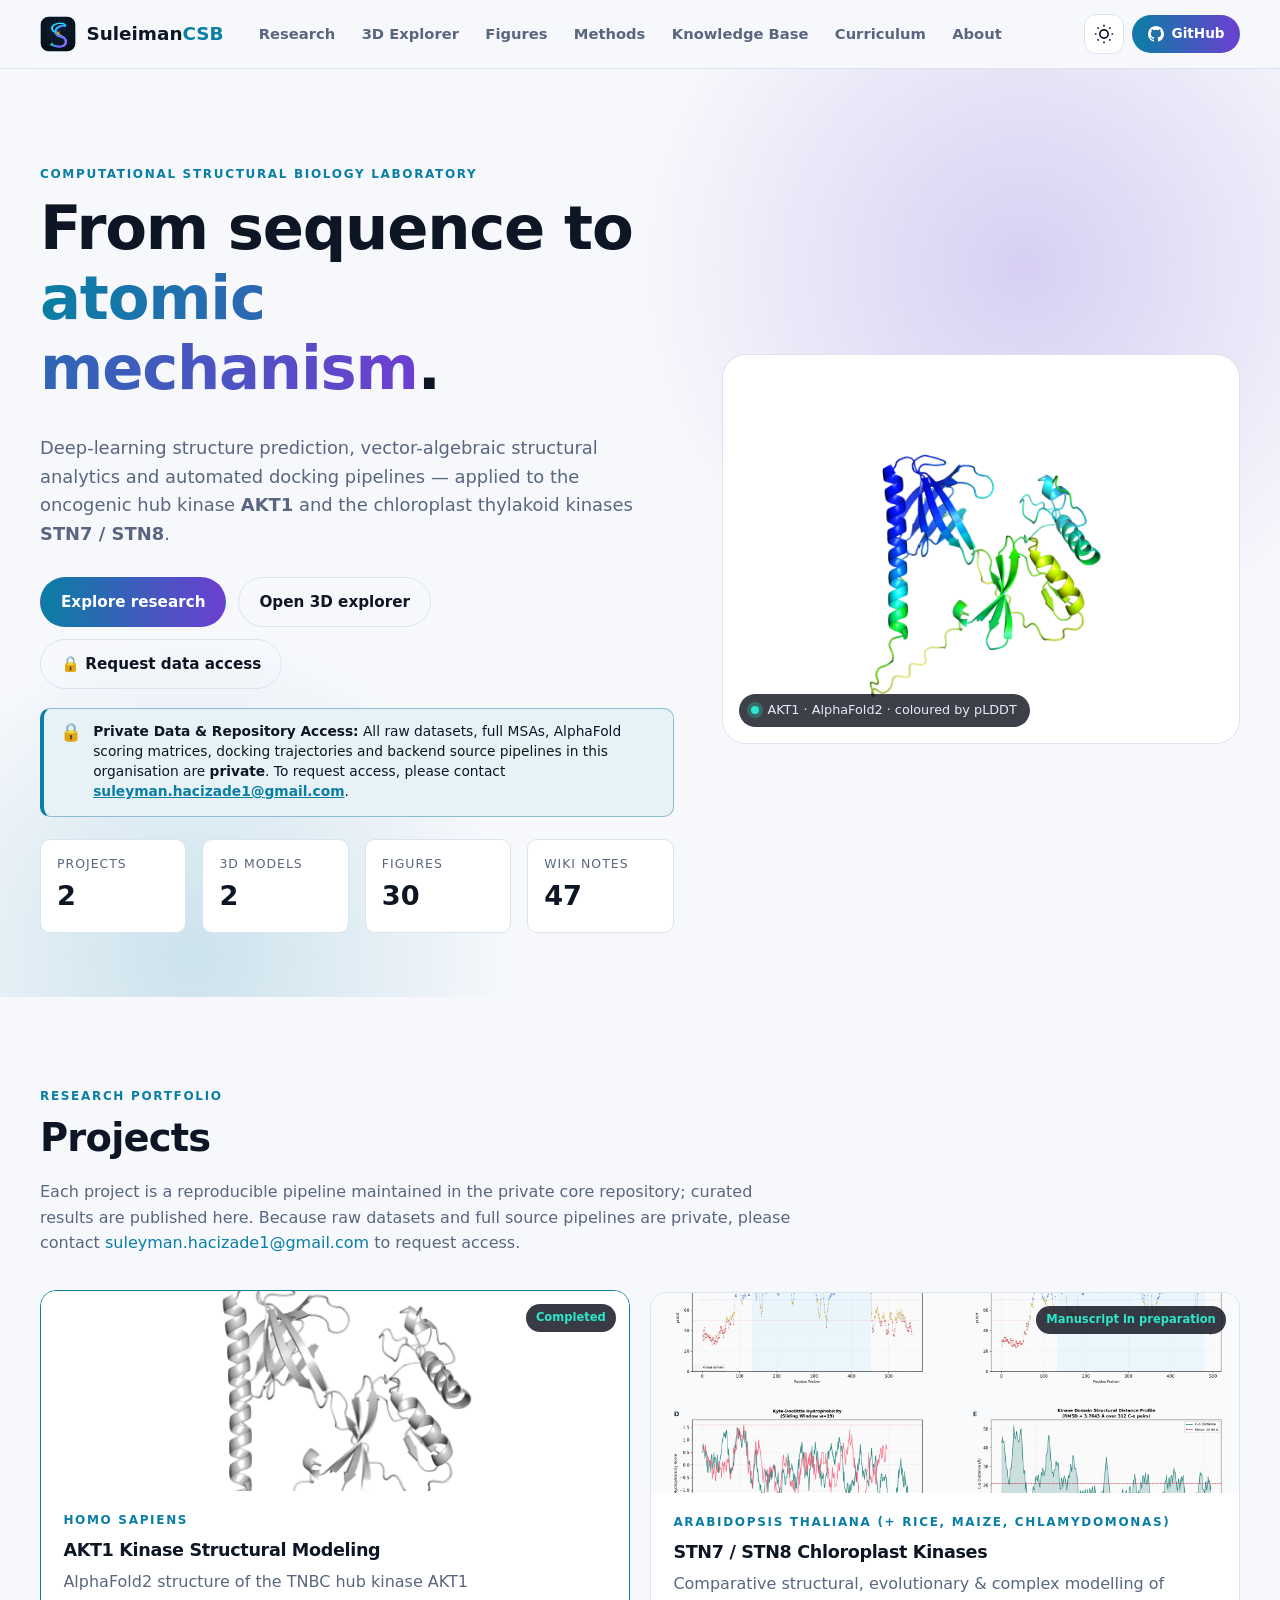
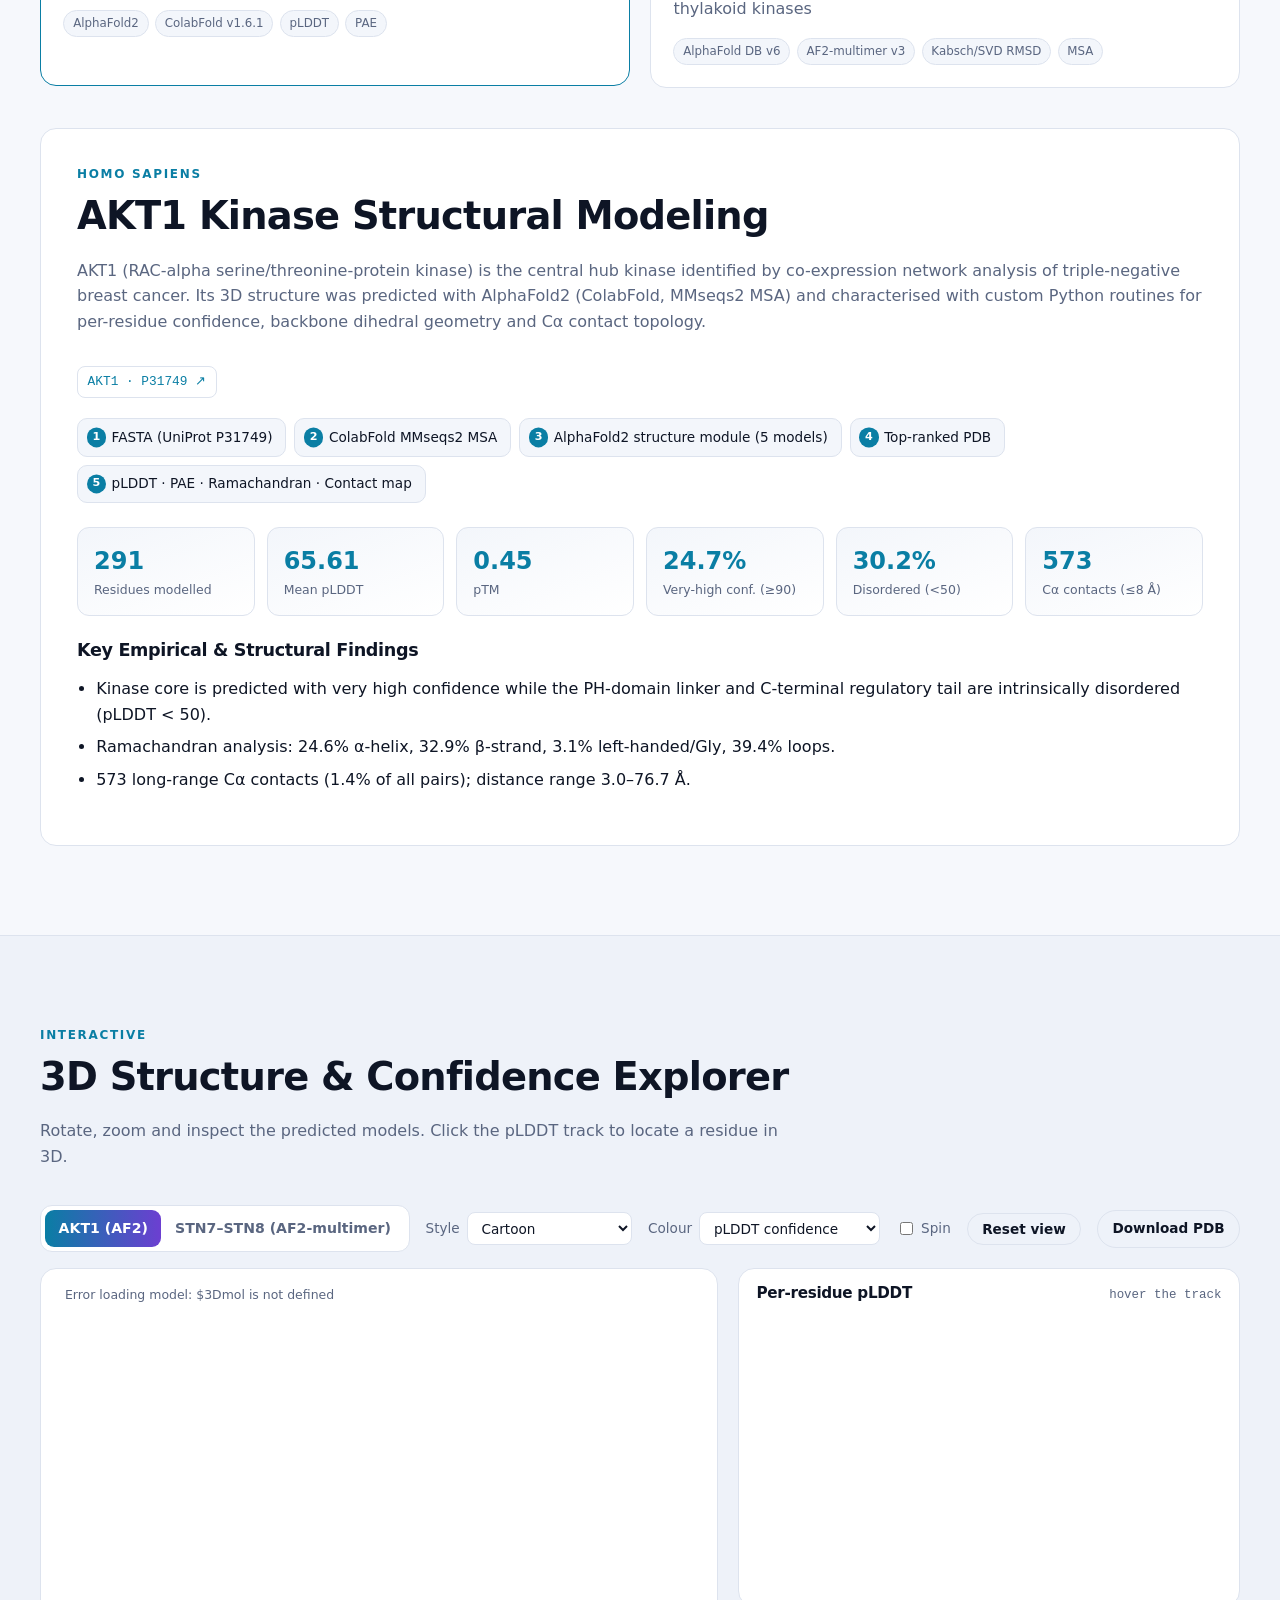
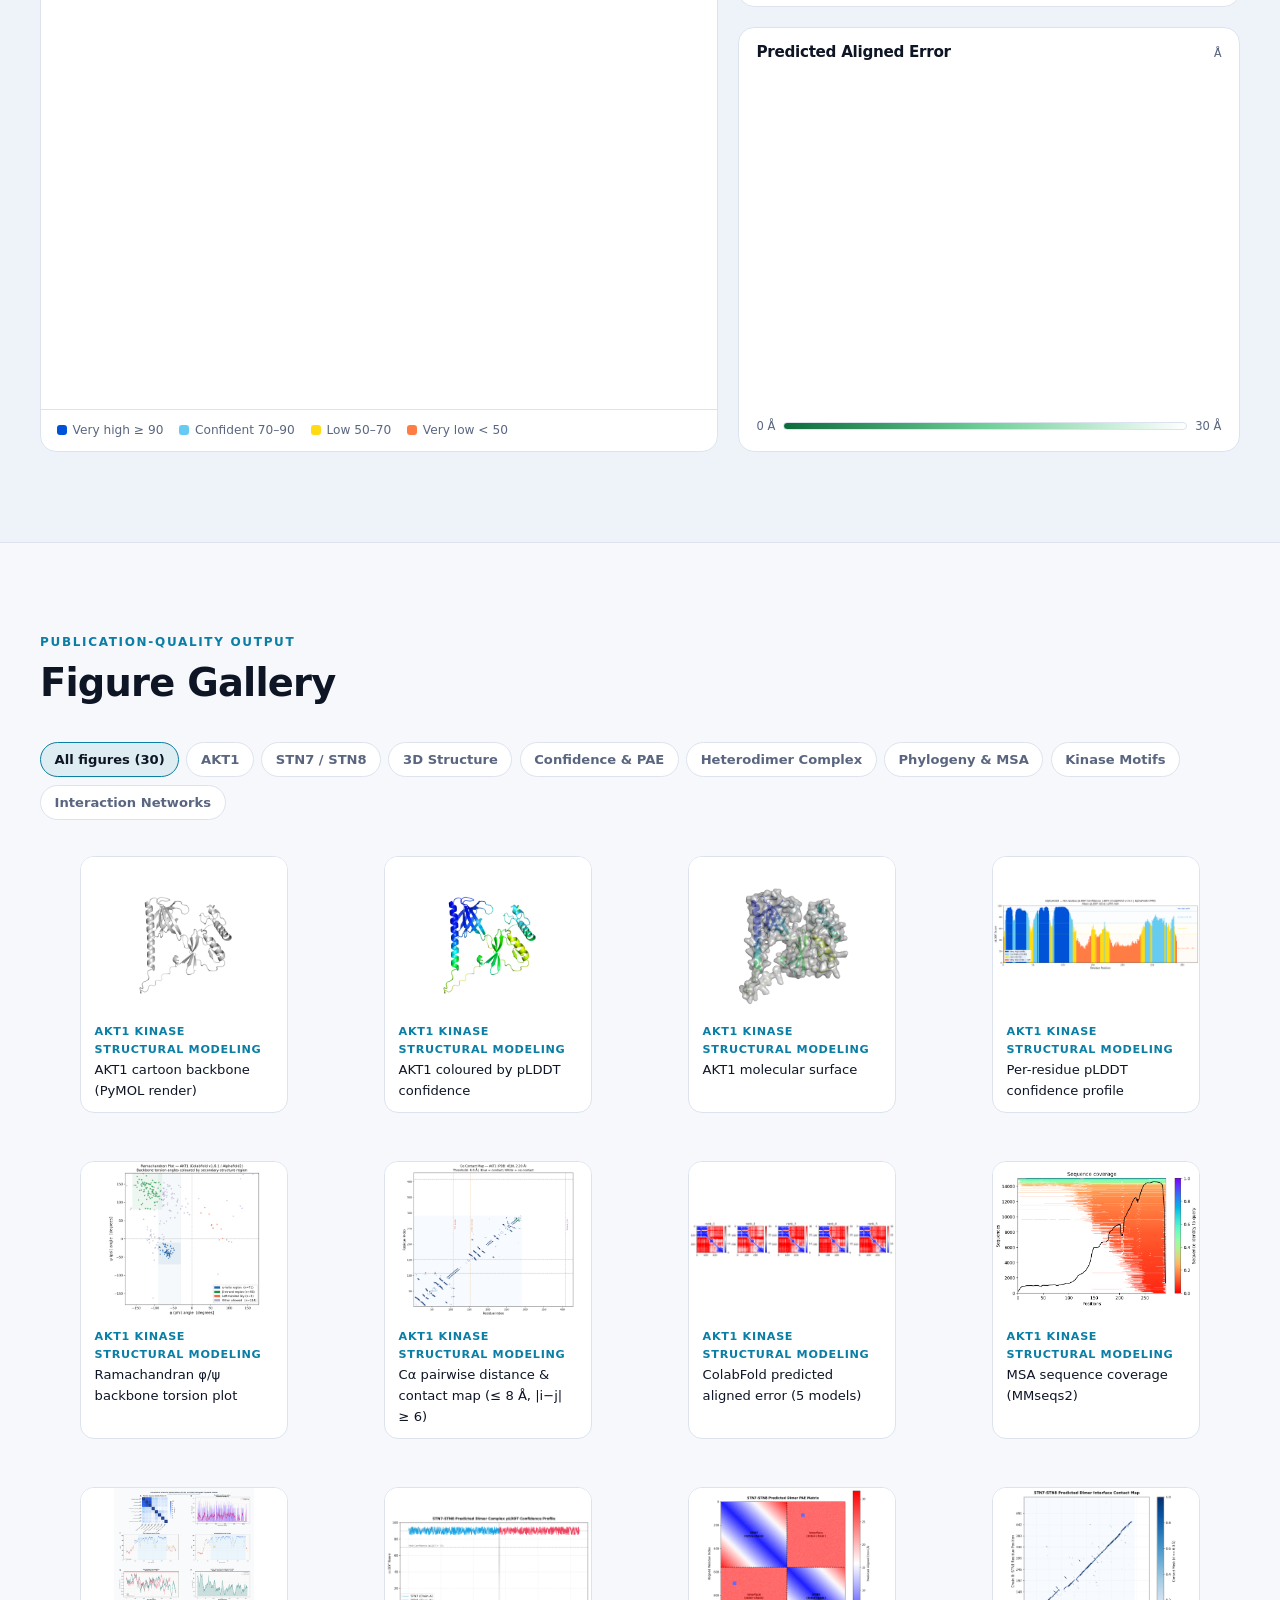
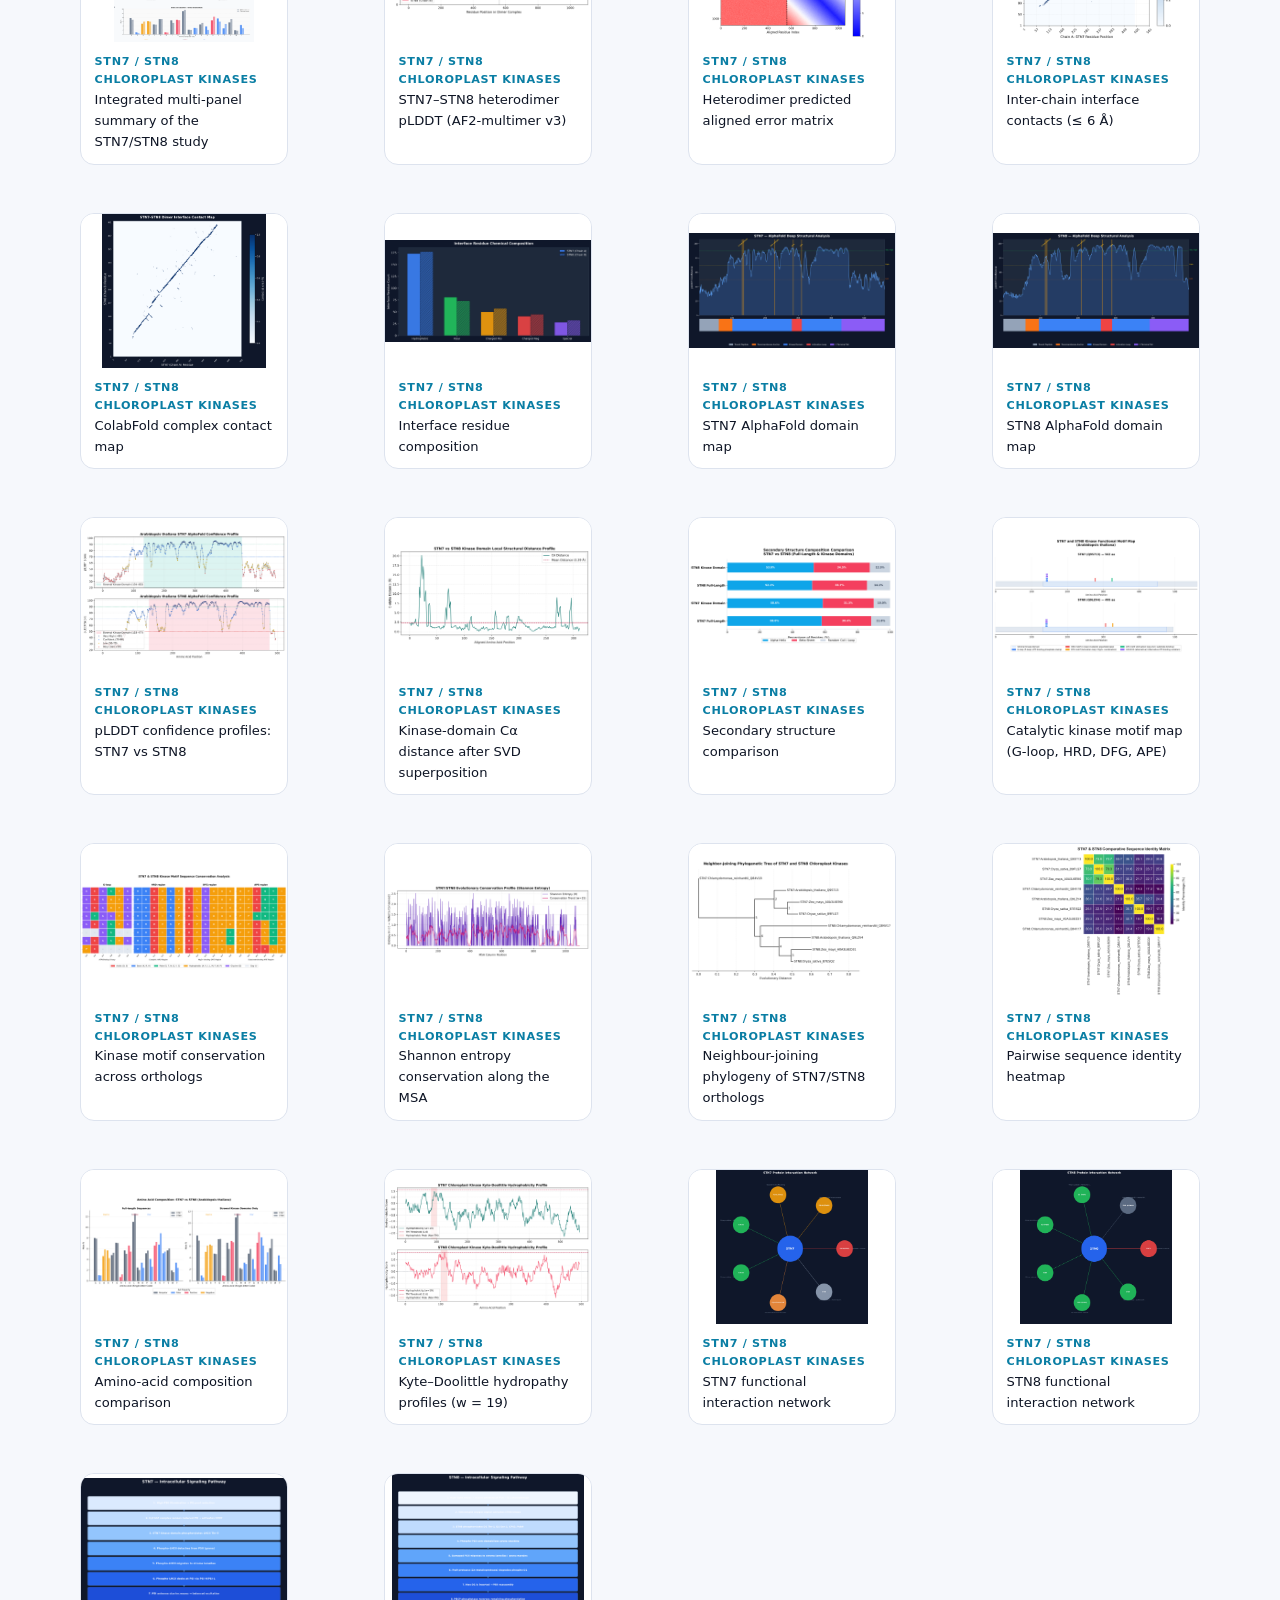
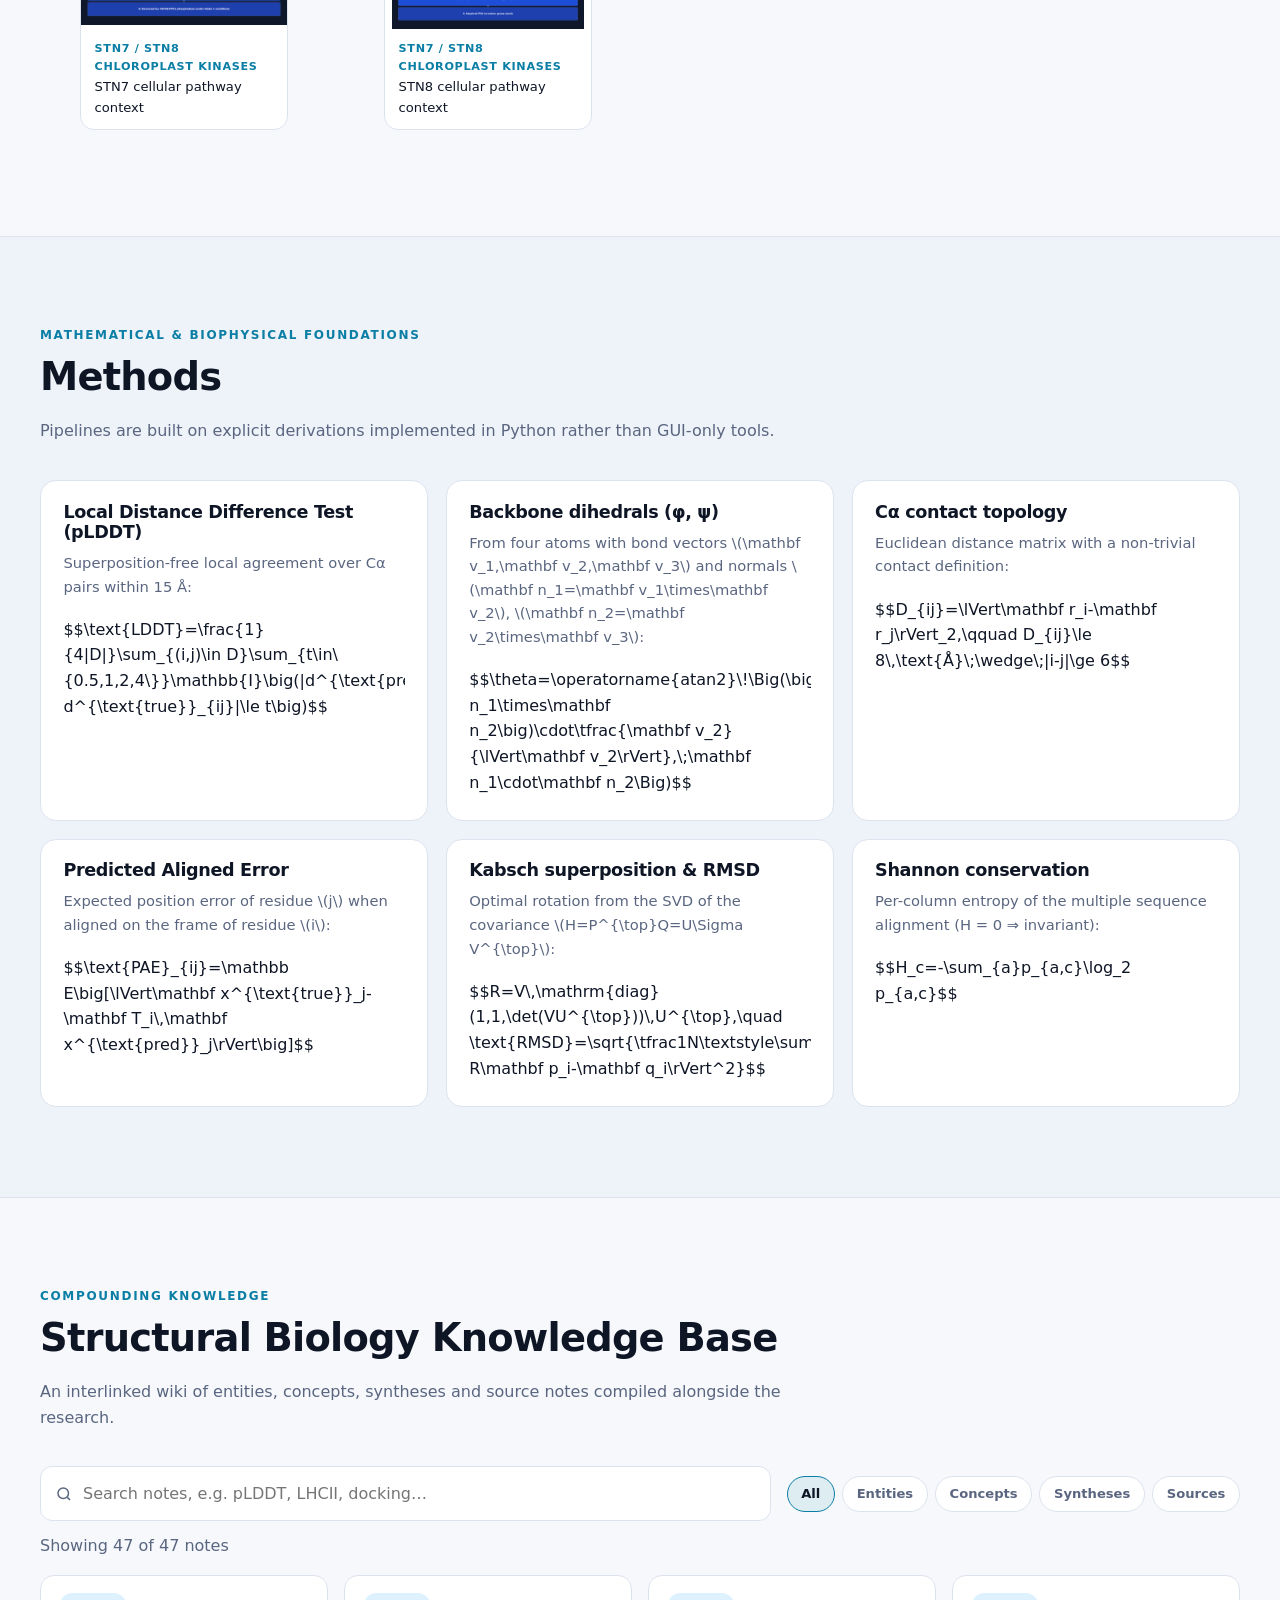
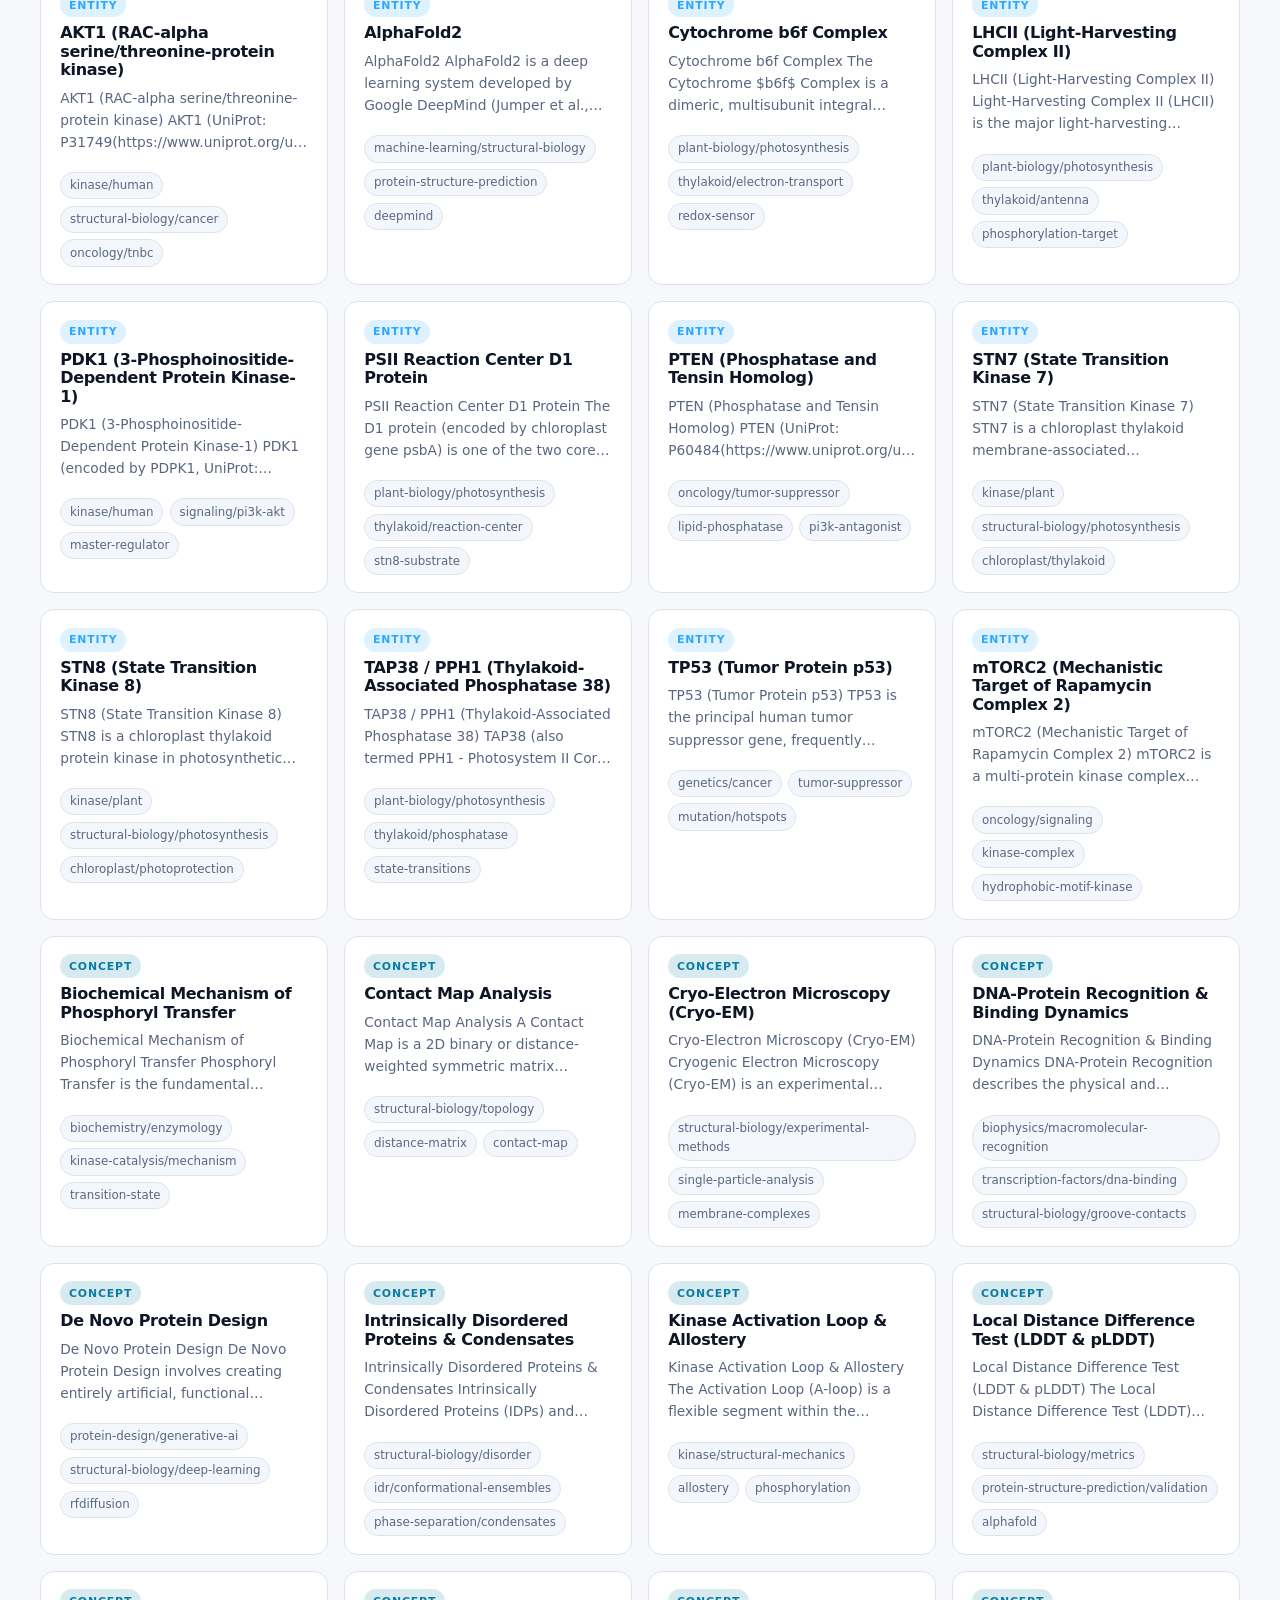
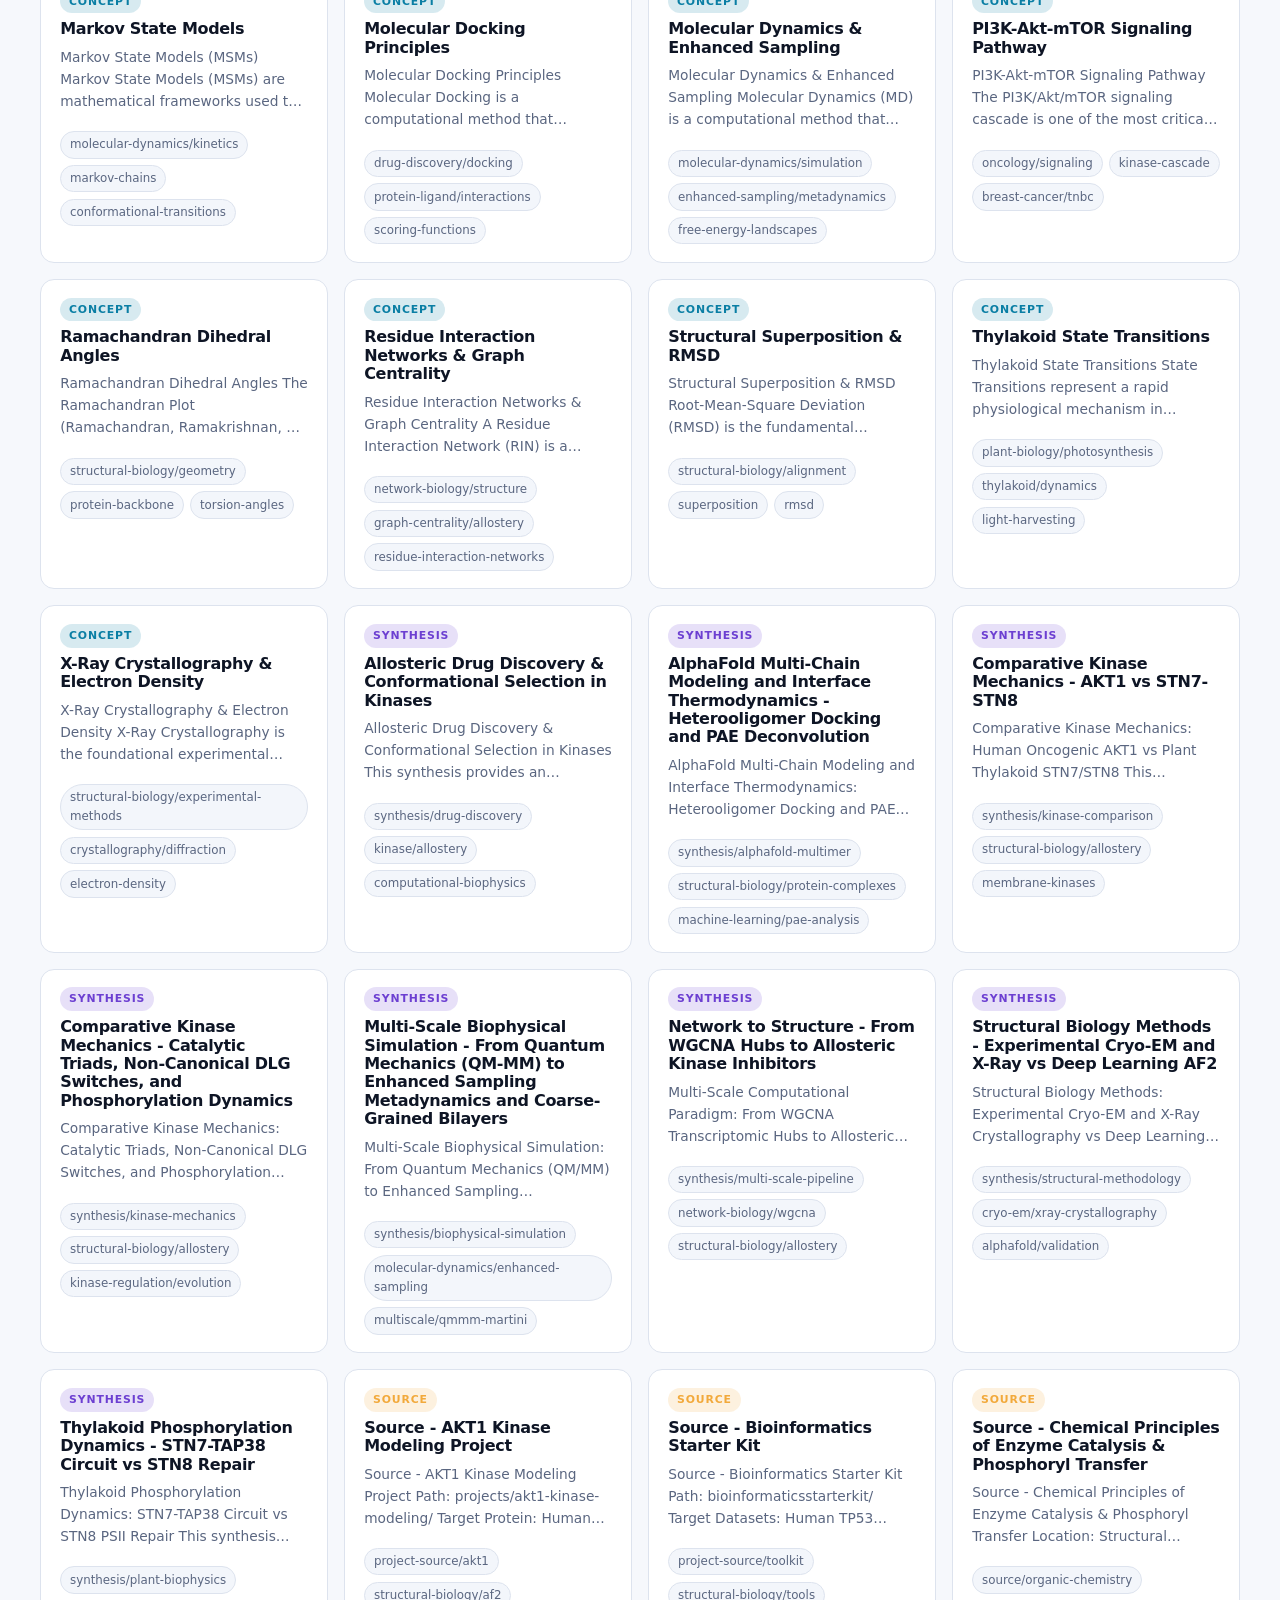
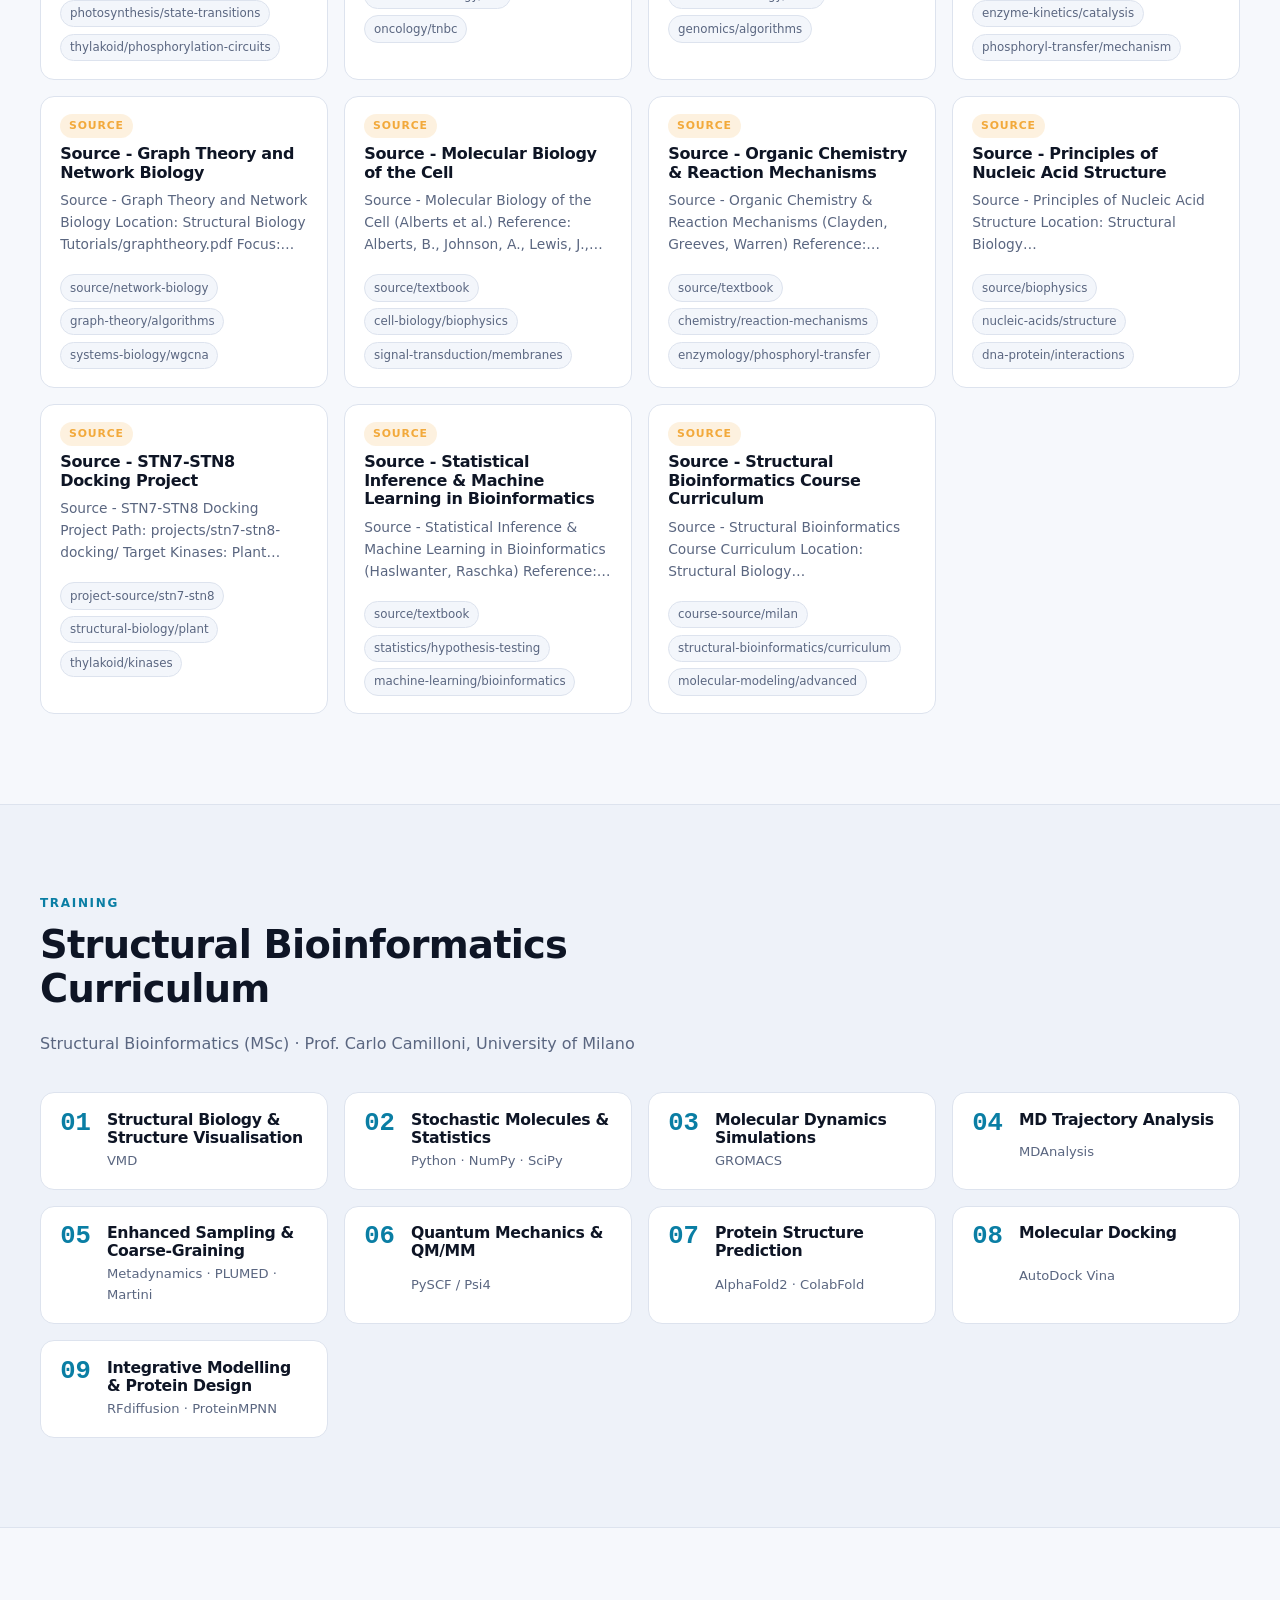
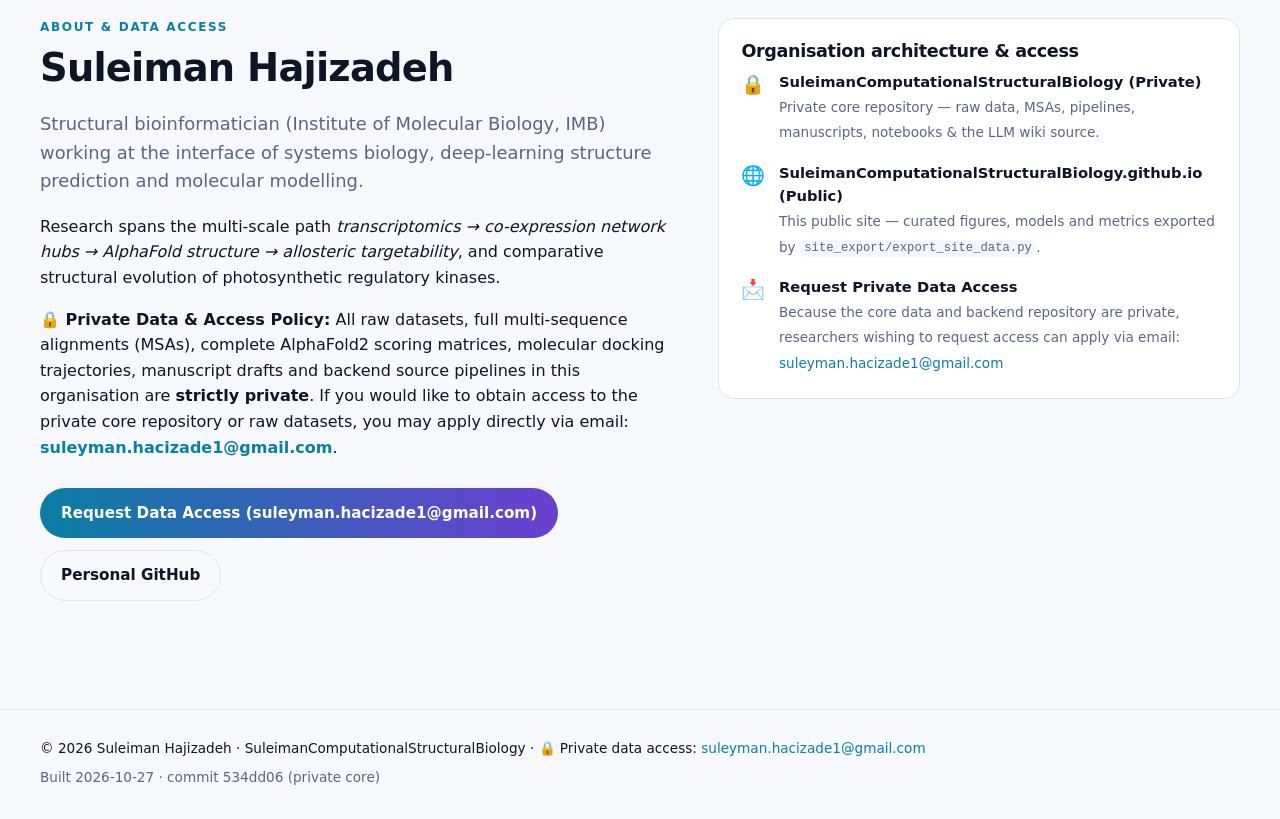
==== commit b3e4ef28: "Add private data notice and access request email instructions across public website and README" ====
--- a/index.html
+++ b/index.html
@@ -78,6 +78,13 @@
           <div class="hero-cta">
             <a href="#research" class="btn btn-primary">Explore research</a>
             <a href="#explorer" class="btn btn-ghost">Open 3D explorer</a>
+            <a href="mailto:suleyman.hacizade1@gmail.com?subject=Access%20Request%20-%20SuleimanComputationalStructuralBiology%20Private%20Data" class="btn btn-ghost">🔒 Request data access</a>
+          </div>
+          <div class="access-notice" role="note" aria-label="Private data access notice">
+            <span class="access-icon" aria-hidden="true">🔒</span>
+            <p>
+              <strong>Private Data &amp; Repository Access:</strong> All raw datasets, full MSAs, AlphaFold scoring matrices, docking trajectories and backend source pipelines in this organisation are <strong>private</strong>. To request access, please contact <a href="mailto:suleyman.hacizade1@gmail.com?subject=Access%20Request%20-%20SuleimanComputationalStructuralBiology%20Private%20Data">suleyman.hacizade1@gmail.com</a>.
+            </p>
           </div>
           <dl class="stats" id="heroStats">
             <div><dt>Projects</dt><dd data-stat="projects">2</dd></div>
@@ -101,7 +108,7 @@
         <header class="section-head">
           <p class="eyebrow">Research portfolio</p>
           <h2>Projects</h2>
-          <p class="section-sub">Each project is a reproducible pipeline maintained in the private core repository; curated results are published here.</p>
+          <p class="section-sub">Each project is a reproducible pipeline maintained in the private core repository; curated results are published here. Because raw datasets and full source pipelines are private, please contact <a href="mailto:suleyman.hacizade1@gmail.com?subject=Access%20Request%20-%20SuleimanComputationalStructuralBiology%20Private%20Data">suleyman.hacizade1@gmail.com</a> to request access.</p>
         </header>
         <div class="project-grid" id="projectCards"></div>
         <div id="projectDetails"></div>
@@ -269,30 +276,38 @@
     <section id="about" class="section">
       <div class="container about-grid">
         <div>
-          <p class="eyebrow">About</p>
+          <p class="eyebrow">About &amp; Data Access</p>
           <h2>Suleiman Hajizadeh</h2>
           <p class="lead">Structural bioinformatician (Institute of Molecular Biology, IMB) working at the interface of systems biology, deep-learning structure prediction and molecular modelling.</p>
           <p>Research spans the multi-scale path <em>transcriptomics → co-expression network hubs → AlphaFold structure → allosteric targetability</em>, and comparative structural evolution of photosynthetic regulatory kinases.</p>
+          <p><strong>🔒 Private Data &amp; Access Policy:</strong> All raw datasets, full multi-sequence alignments (MSAs), complete AlphaFold2 scoring matrices, molecular docking trajectories, manuscript drafts and backend source pipelines in this organisation are <strong>strictly private</strong>. If you would like to obtain access to the private core repository or raw datasets, you may apply directly via email: <a href="mailto:suleyman.hacizade1@gmail.com?subject=Access%20Request%20-%20SuleimanComputationalStructuralBiology%20Private%20Data"><strong>suleyman.hacizade1@gmail.com</strong></a>.</p>
           <div class="hero-cta">
-            <a class="btn btn-primary" href="mailto:suleyman.hacizade1@gmail.com">Contact</a>
+            <a class="btn btn-primary" href="mailto:suleyman.hacizade1@gmail.com?subject=Access%20Request%20-%20SuleimanComputationalStructuralBiology%20Private%20Data">Request Data Access (suleyman.hacizade1@gmail.com)</a>
             <a class="btn btn-ghost" href="https://github.com/SuleimanHajizadeh" target="_blank" rel="noopener noreferrer">Personal GitHub</a>
           </div>
         </div>
         <div class="arch-card">
-          <h3>Organisation architecture</h3>
+          <h3>Organisation architecture &amp; access</h3>
           <ul class="arch">
             <li>
               <span class="lock" aria-hidden="true">🔒</span>
               <div>
-                <strong>SuleimanComputationalStructuralBiology</strong>
+                <strong>SuleimanComputationalStructuralBiology (Private)</strong>
                 <span class="muted">Private core repository — raw data, MSAs, pipelines, manuscripts, notebooks &amp; the LLM wiki source.</span>
               </div>
             </li>
             <li>
               <span class="lock" aria-hidden="true">🌐</span>
               <div>
-                <strong>SuleimanComputationalStructuralBiology.github.io</strong>
+                <strong>SuleimanComputationalStructuralBiology.github.io (Public)</strong>
                 <span class="muted">This public site — curated figures, models and metrics exported by <code>site_export/export_site_data.py</code>.</span>
+              </div>
+            </li>
+            <li>
+              <span class="lock" aria-hidden="true">📩</span>
+              <div>
+                <strong>Request Private Data Access</strong>
+                <span class="muted">Because the core data and backend repository are private, researchers wishing to request access can apply via email: <a href="mailto:suleyman.hacizade1@gmail.com?subject=Access%20Request%20-%20SuleimanComputationalStructuralBiology%20Private%20Data">suleyman.hacizade1@gmail.com</a></span>
               </div>
             </li>
           </ul>
@@ -303,7 +318,7 @@
 
   <footer class="footer">
     <div class="container footer-inner">
-      <p>© <span id="year">2026</span> Suleiman Hajizadeh · SuleimanComputationalStructuralBiology</p>
+      <p>© <span id="year">2026</span> Suleiman Hajizadeh · SuleimanComputationalStructuralBiology · 🔒 Private data access: <a href="mailto:suleyman.hacizade1@gmail.com">suleyman.hacizade1@gmail.com</a></p>
       <p class="muted" id="buildInfo"></p>
     </div>
   </footer>
--- a/css/style.css
+++ b/css/style.css
@@ -104,7 +104,11 @@
 .hero::before { content: ""; position: absolute; inset: -20% -10% auto auto; width: 60vw; height: 60vw; background: radial-gradient(closest-side, color-mix(in srgb, var(--accent-2) 22%, transparent), transparent); pointer-events: none; }
 .hero::after { content: ""; position: absolute; inset: auto auto -30% -10%; width: 50vw; height: 50vw; background: radial-gradient(closest-side, color-mix(in srgb, var(--accent) 18%, transparent), transparent); pointer-events: none; }
 .hero-grid { position: relative; z-index: 1; display: grid; grid-template-columns: 1.1fr .9fr; gap: 3rem; align-items: center; }
-.hero-cta { display: flex; gap: .75rem; flex-wrap: wrap; margin: 1.75rem 0; }
+.hero-cta { display: flex; gap: .75rem; flex-wrap: wrap; margin: 1.75rem 0 1.15rem; }
+.access-notice { display: flex; align-items: flex-start; gap: .7rem; background: color-mix(in srgb, var(--accent) 10%, var(--surface)); border: 1px solid color-mix(in srgb, var(--accent) 38%, var(--border)); border-left: 4px solid var(--accent); border-radius: var(--radius-sm); padding: .85rem 1rem; margin: 0 0 1.4rem; font-size: .86rem; line-height: 1.45; }
+.access-notice p { margin: 0; color: var(--text); }
+.access-notice a { font-weight: 700; text-decoration: underline; }
+.access-icon { font-size: 1.1rem; line-height: 1.2; flex-shrink: 0; }
 .stats { display: grid; grid-template-columns: repeat(4, 1fr); gap: 1rem; margin: 0; }
 .stats div { background: var(--surface); border: 1px solid var(--border); border-radius: var(--radius-sm); padding: .9rem 1rem; }
 .stats dt { color: var(--muted); font-size: .78rem; text-transform: uppercase; letter-spacing: .08em; }
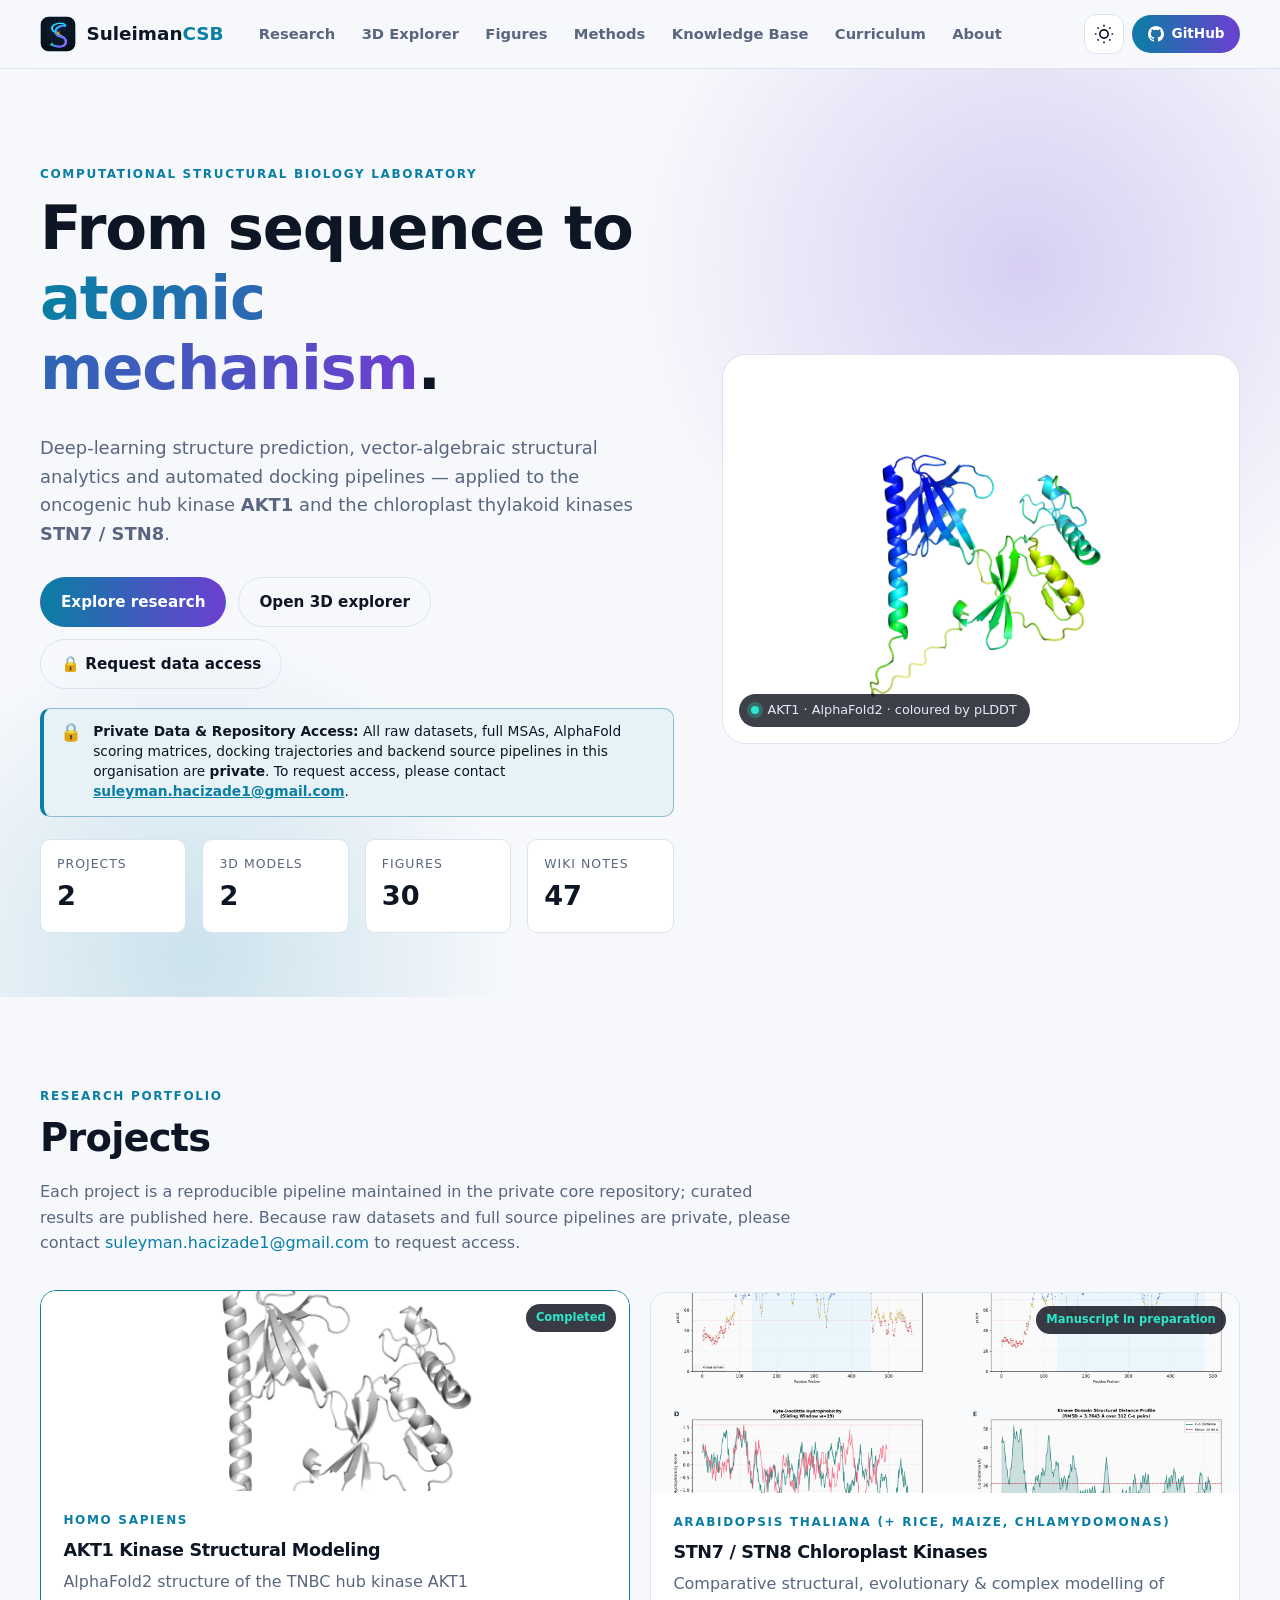
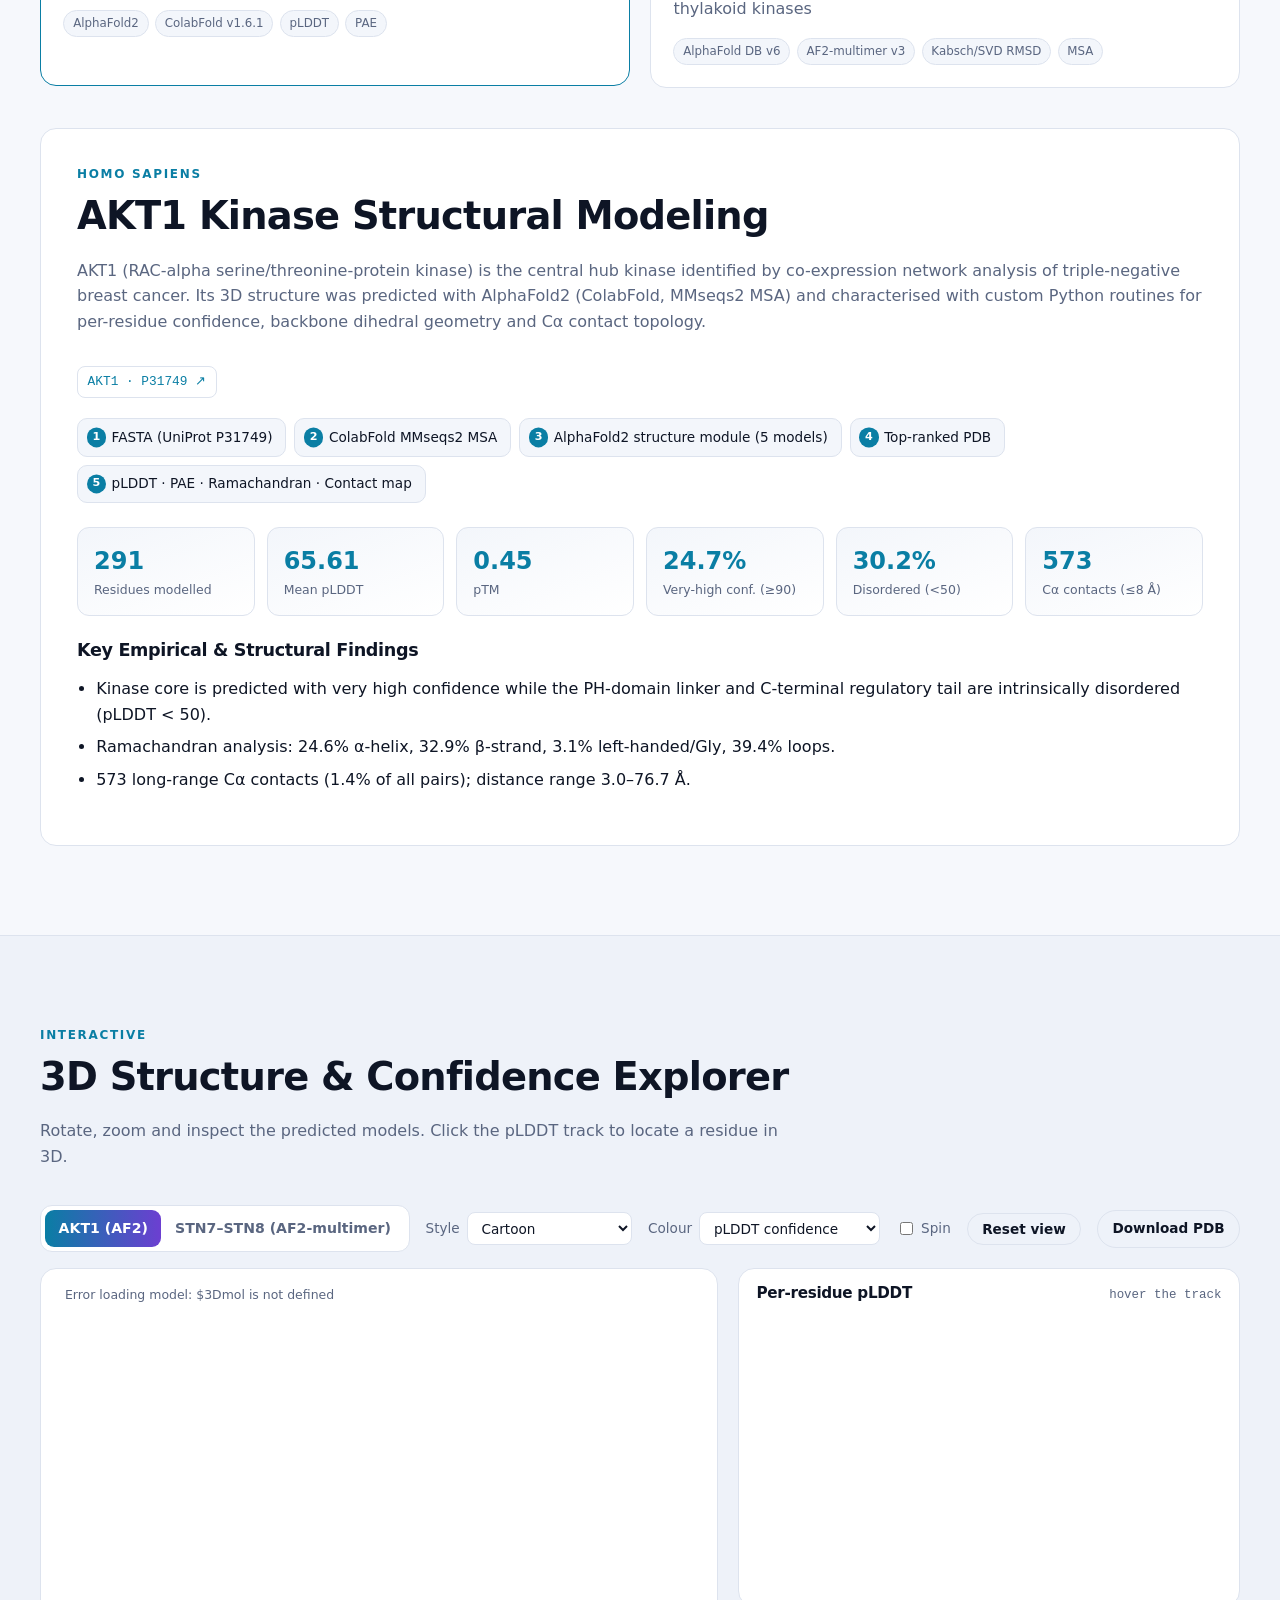
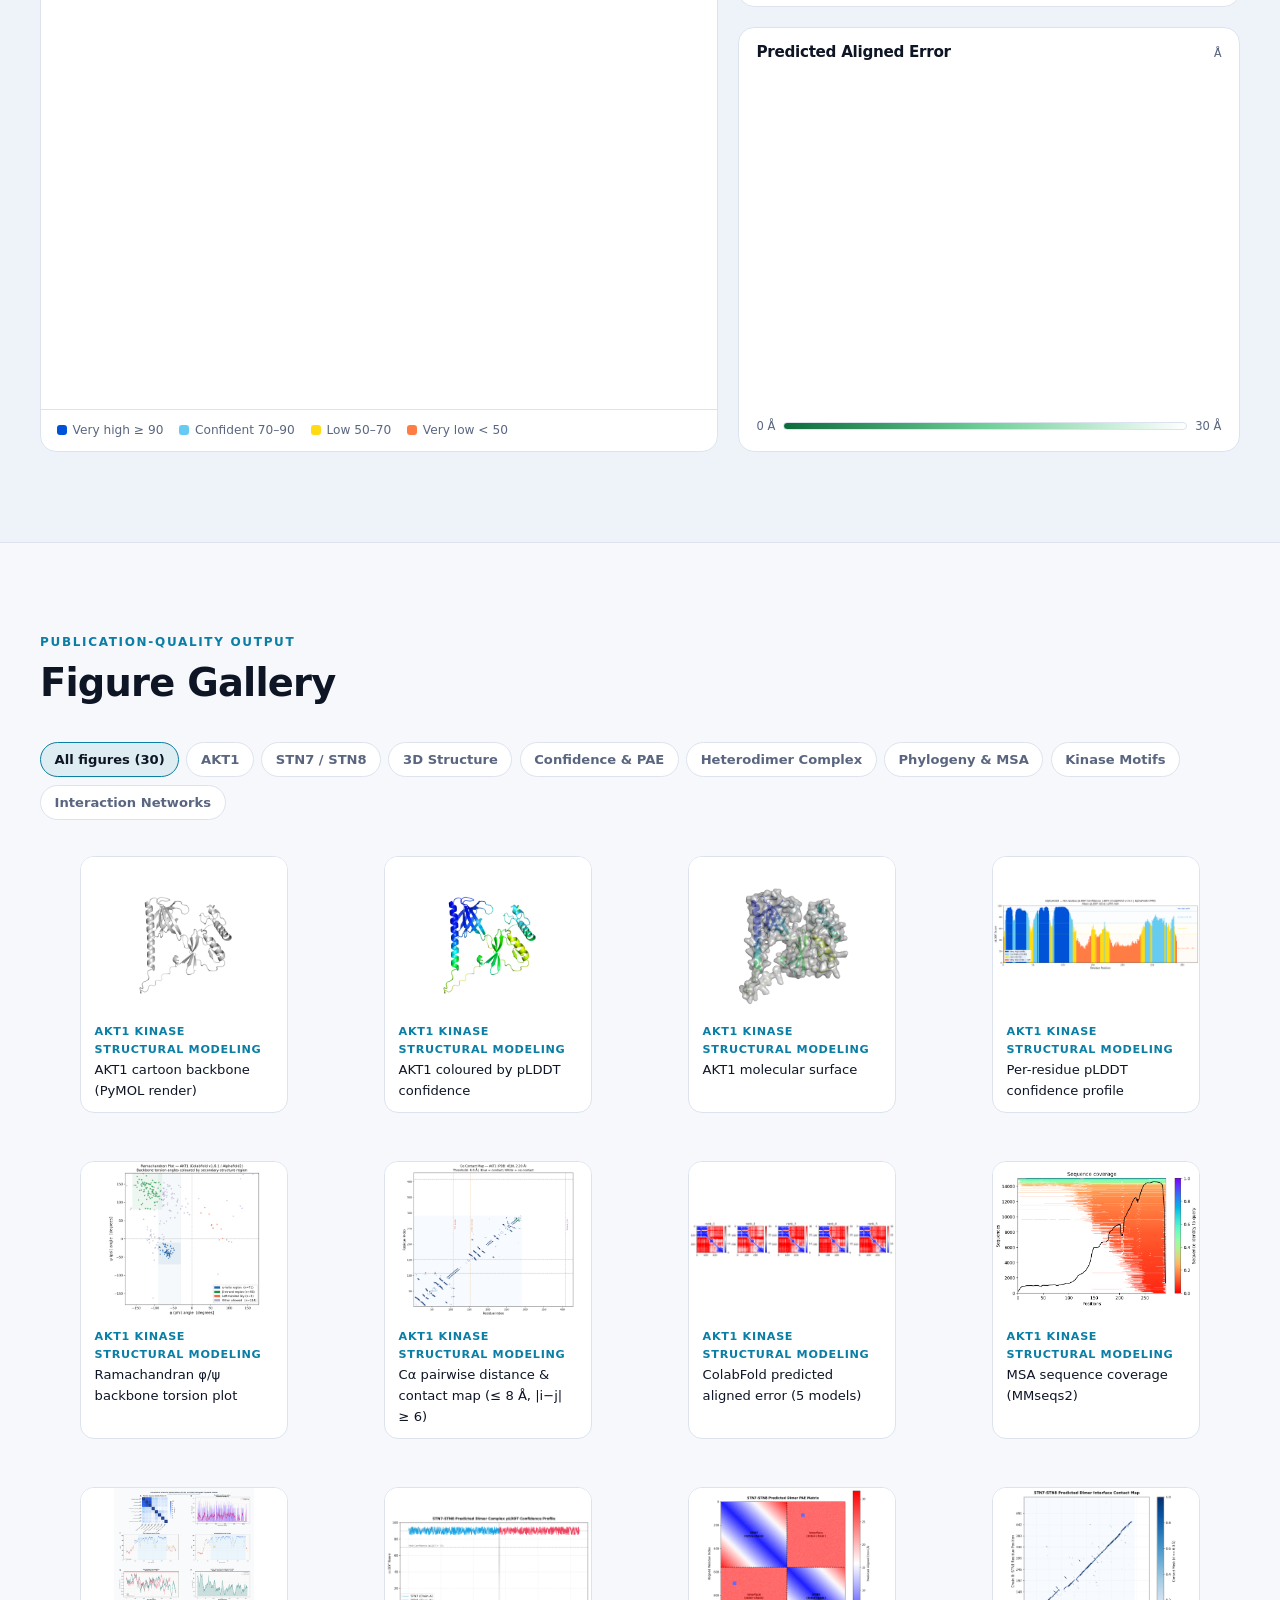
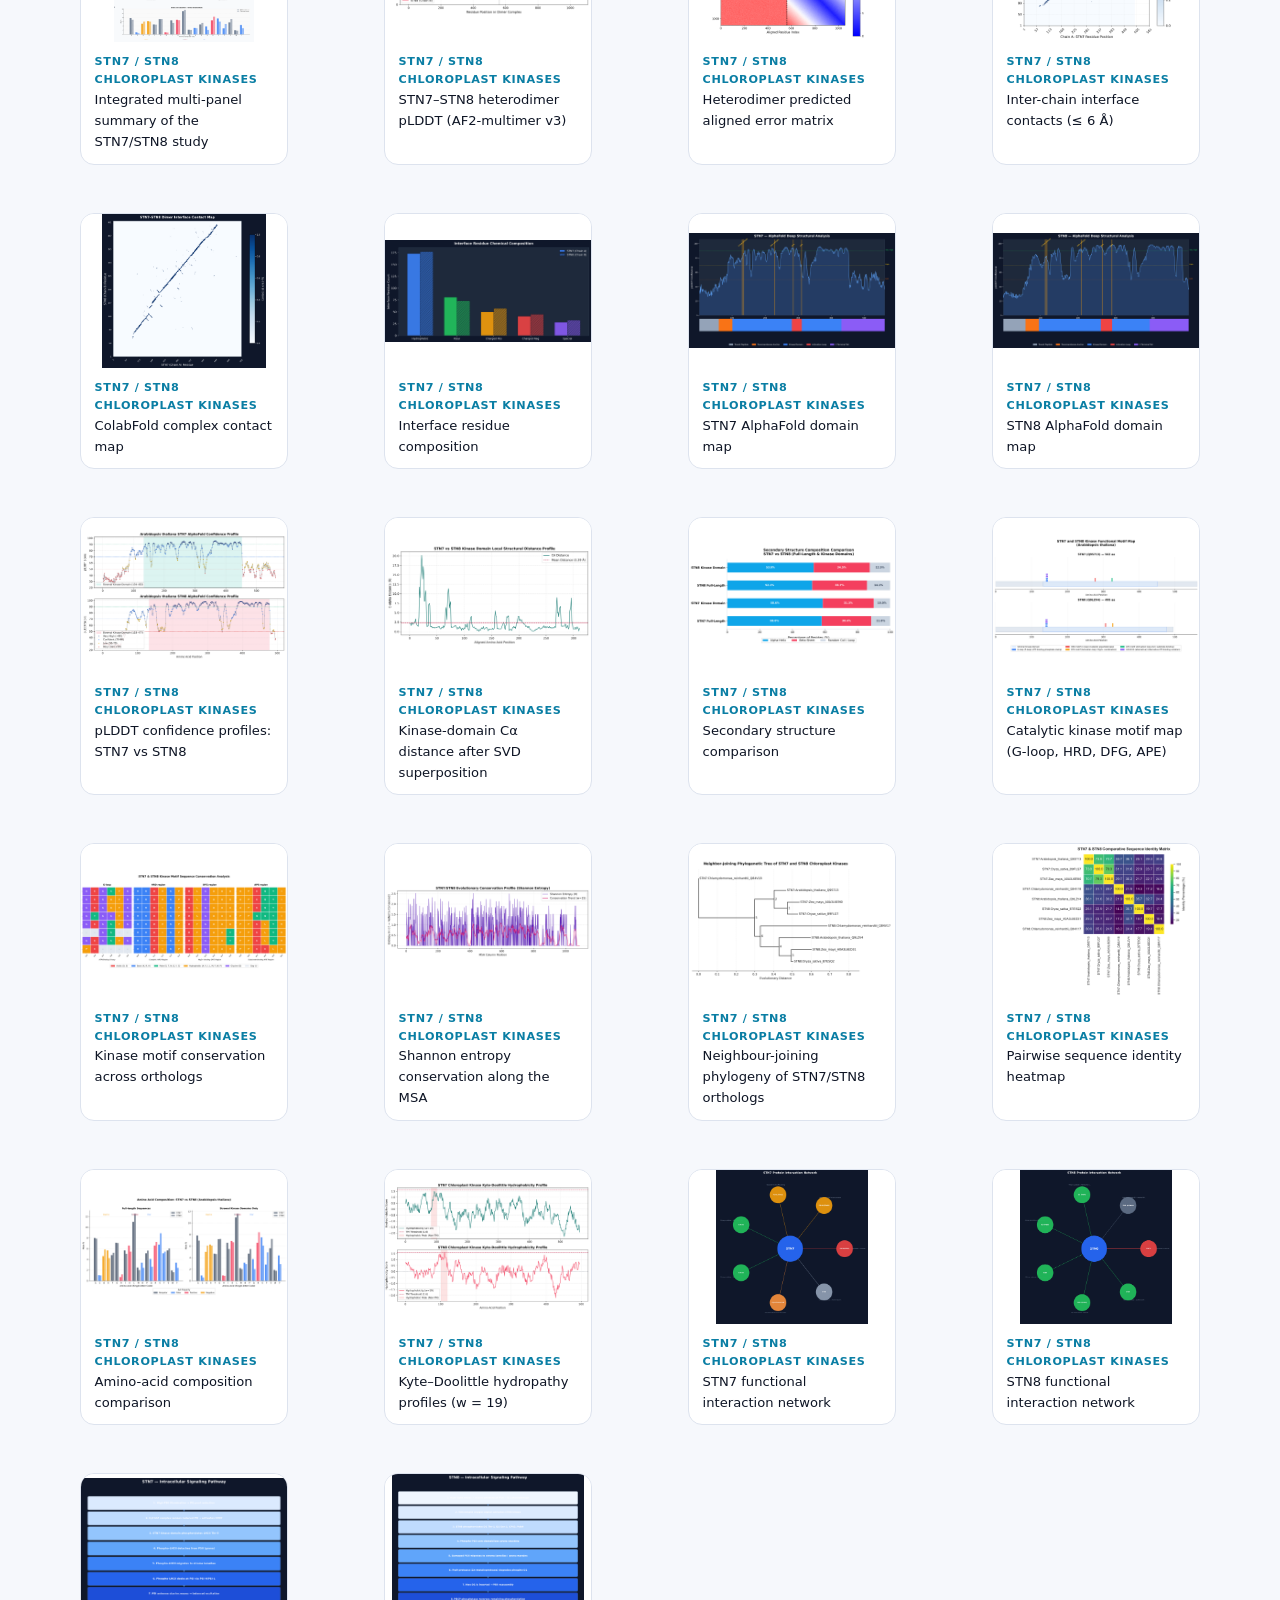
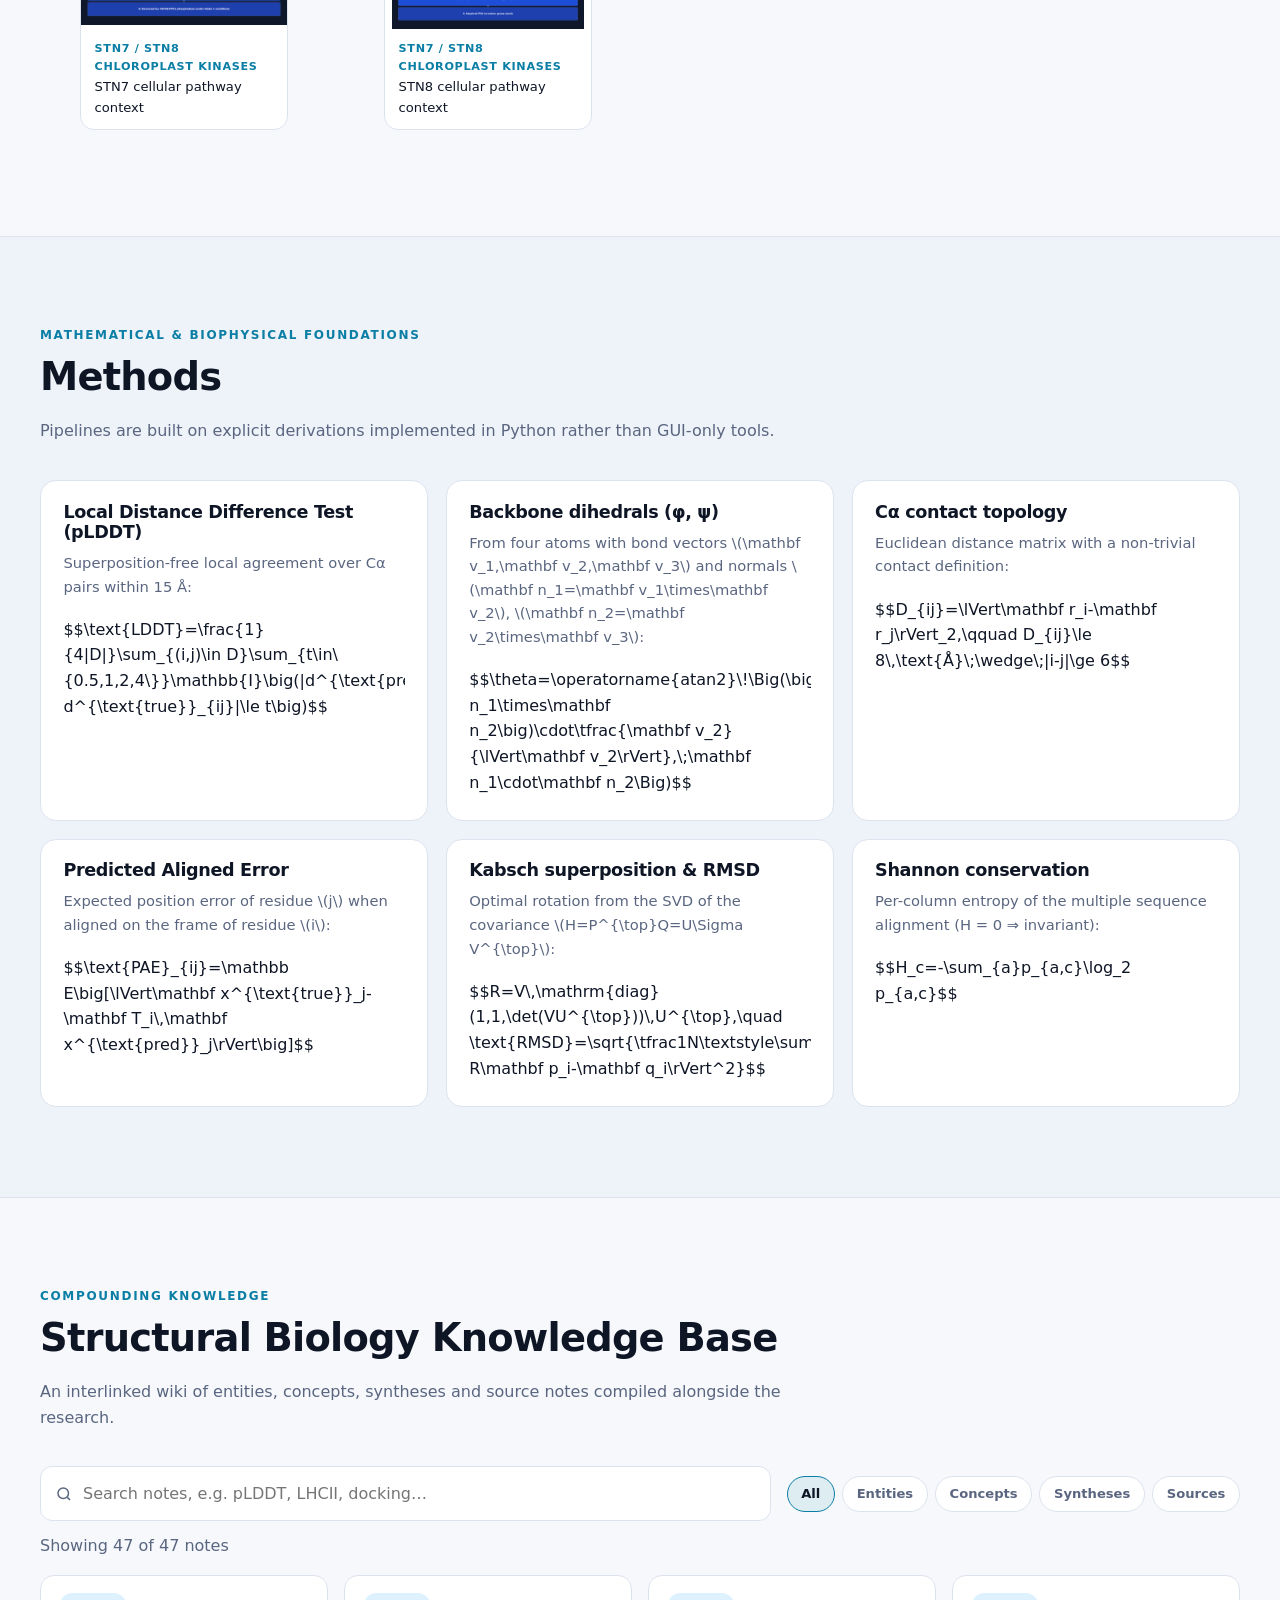
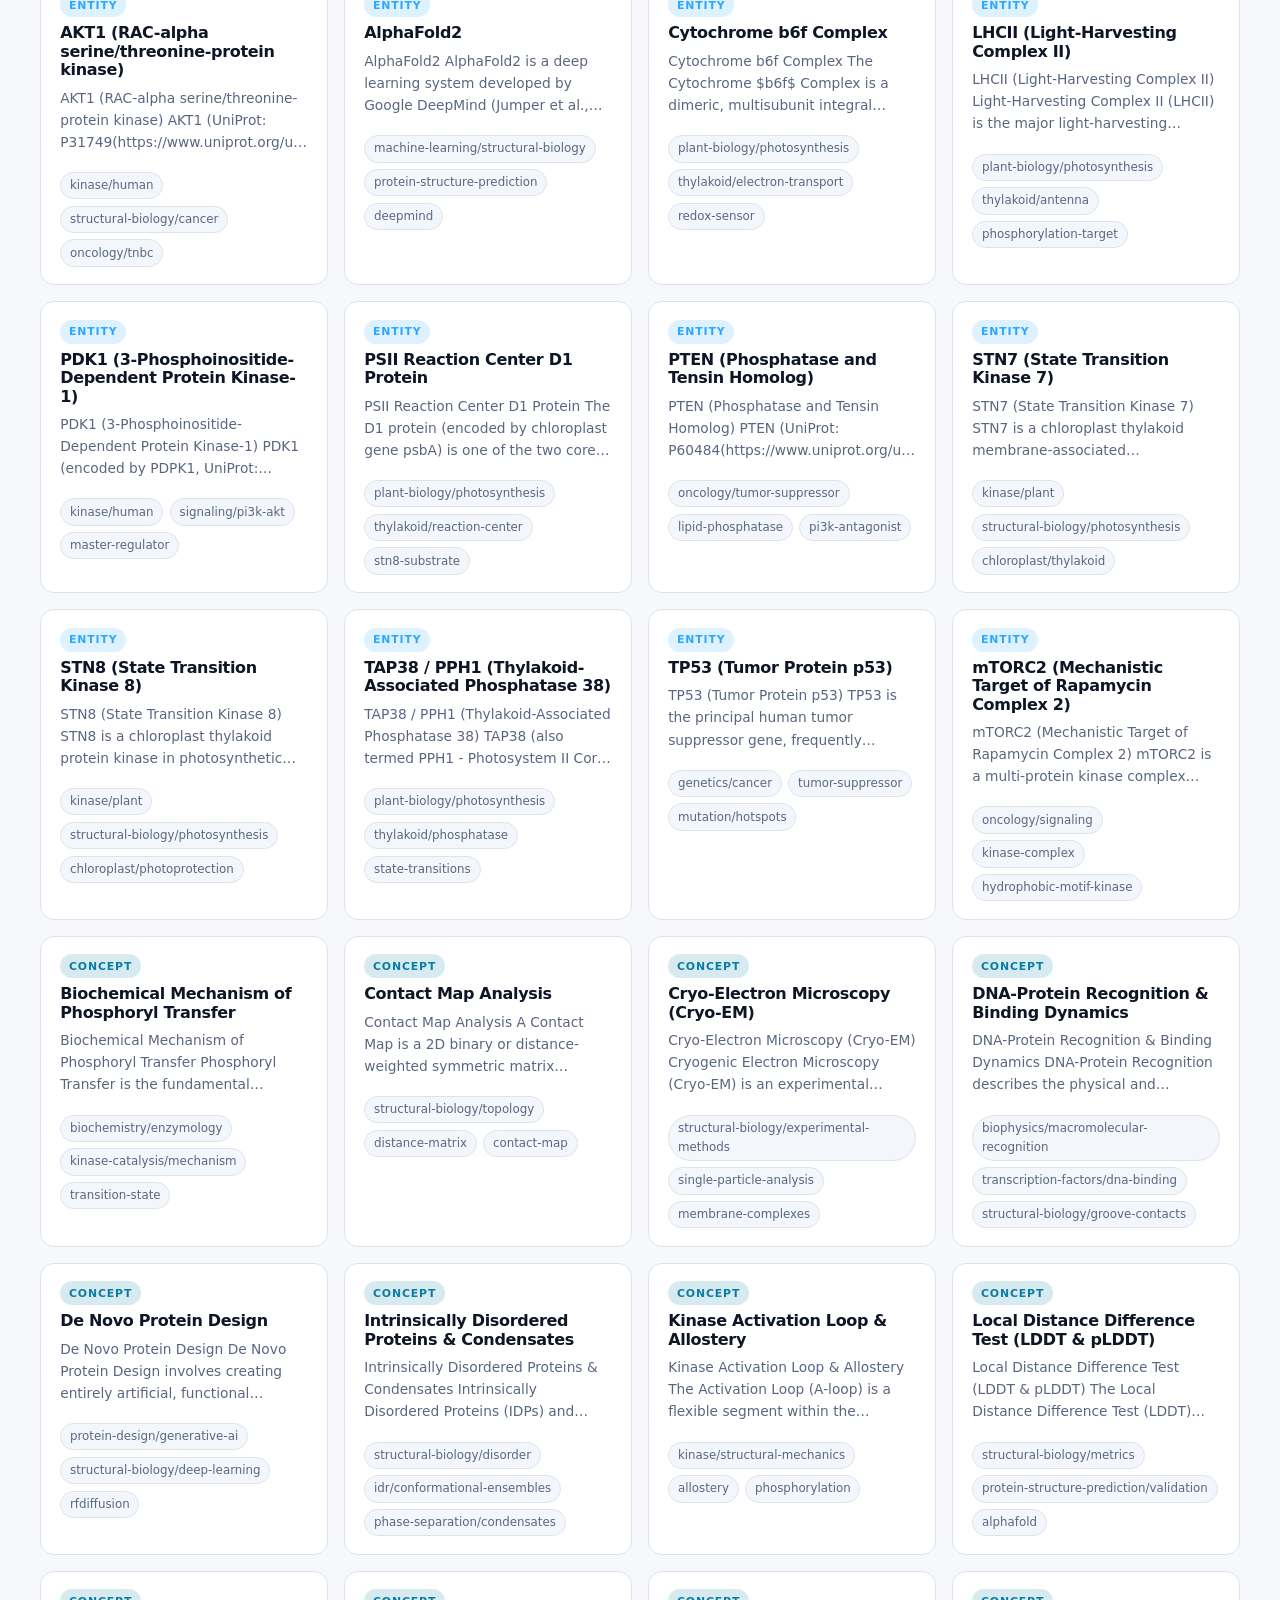
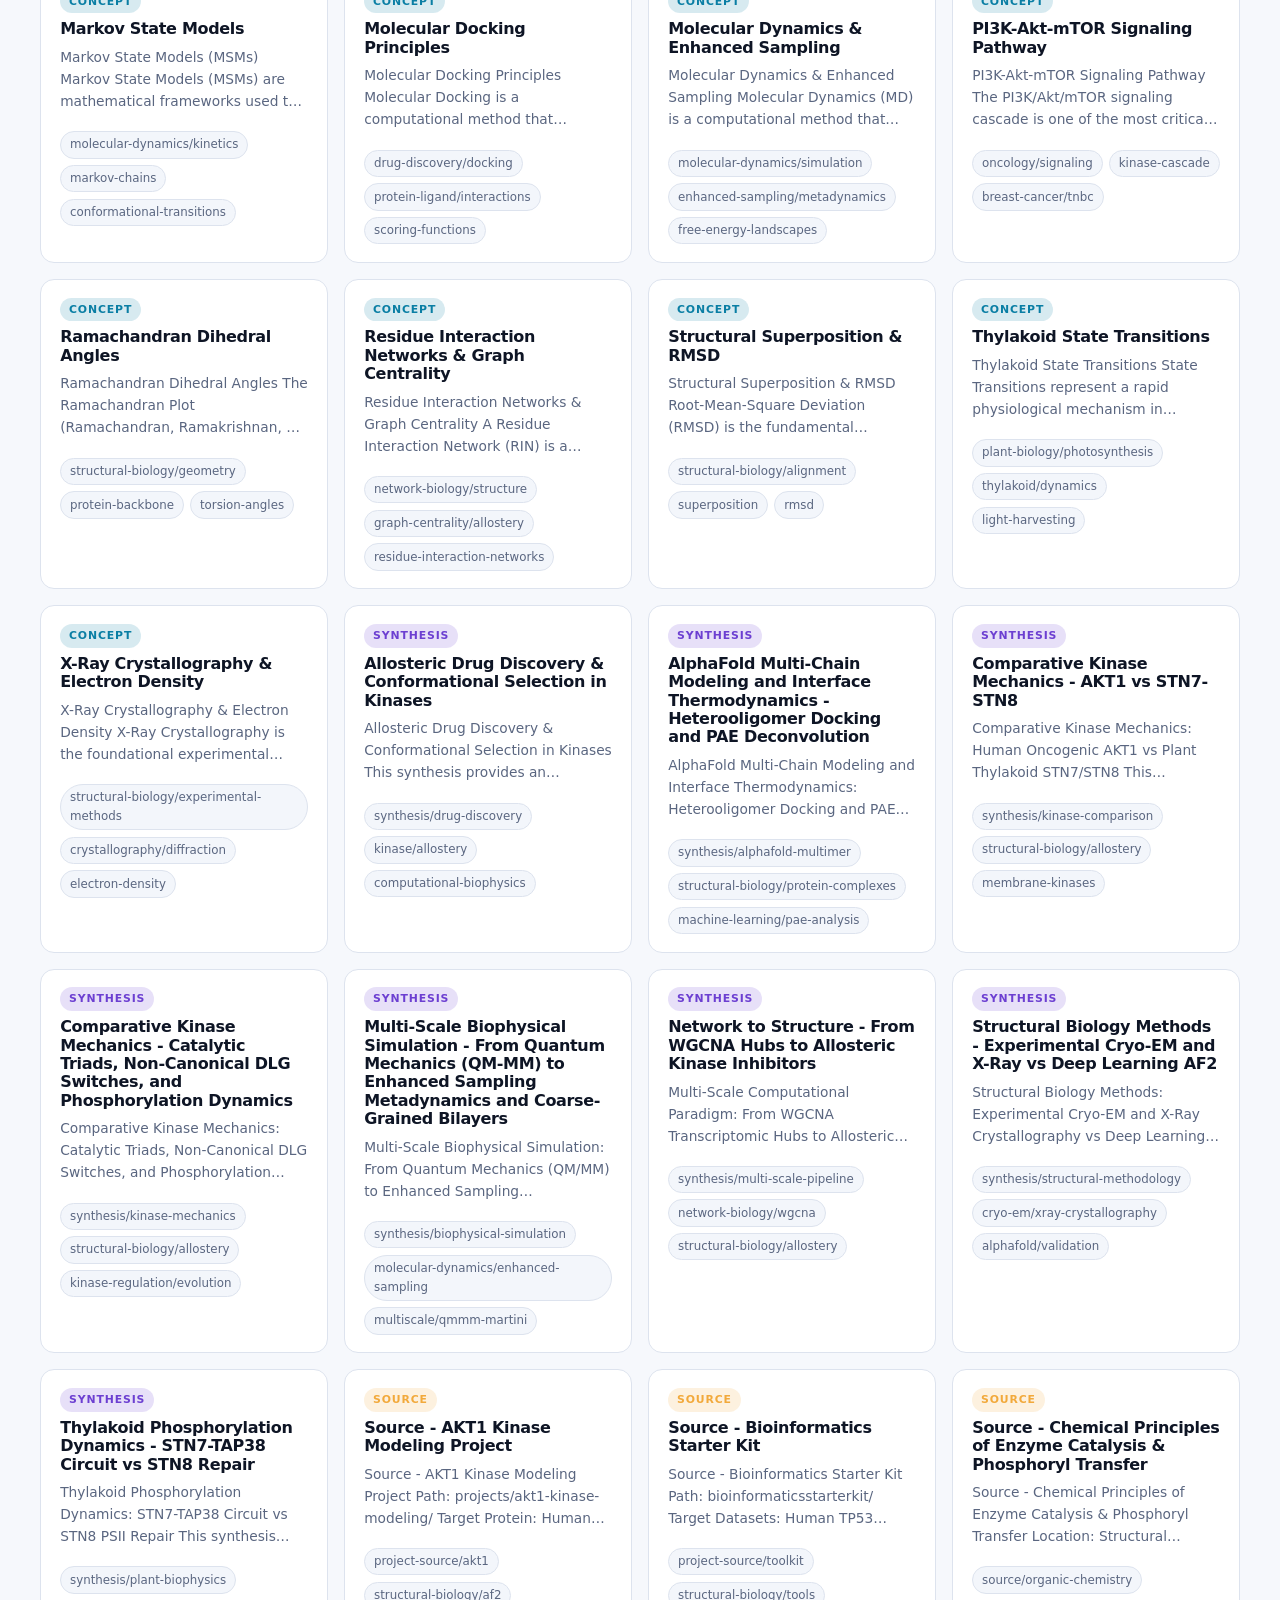
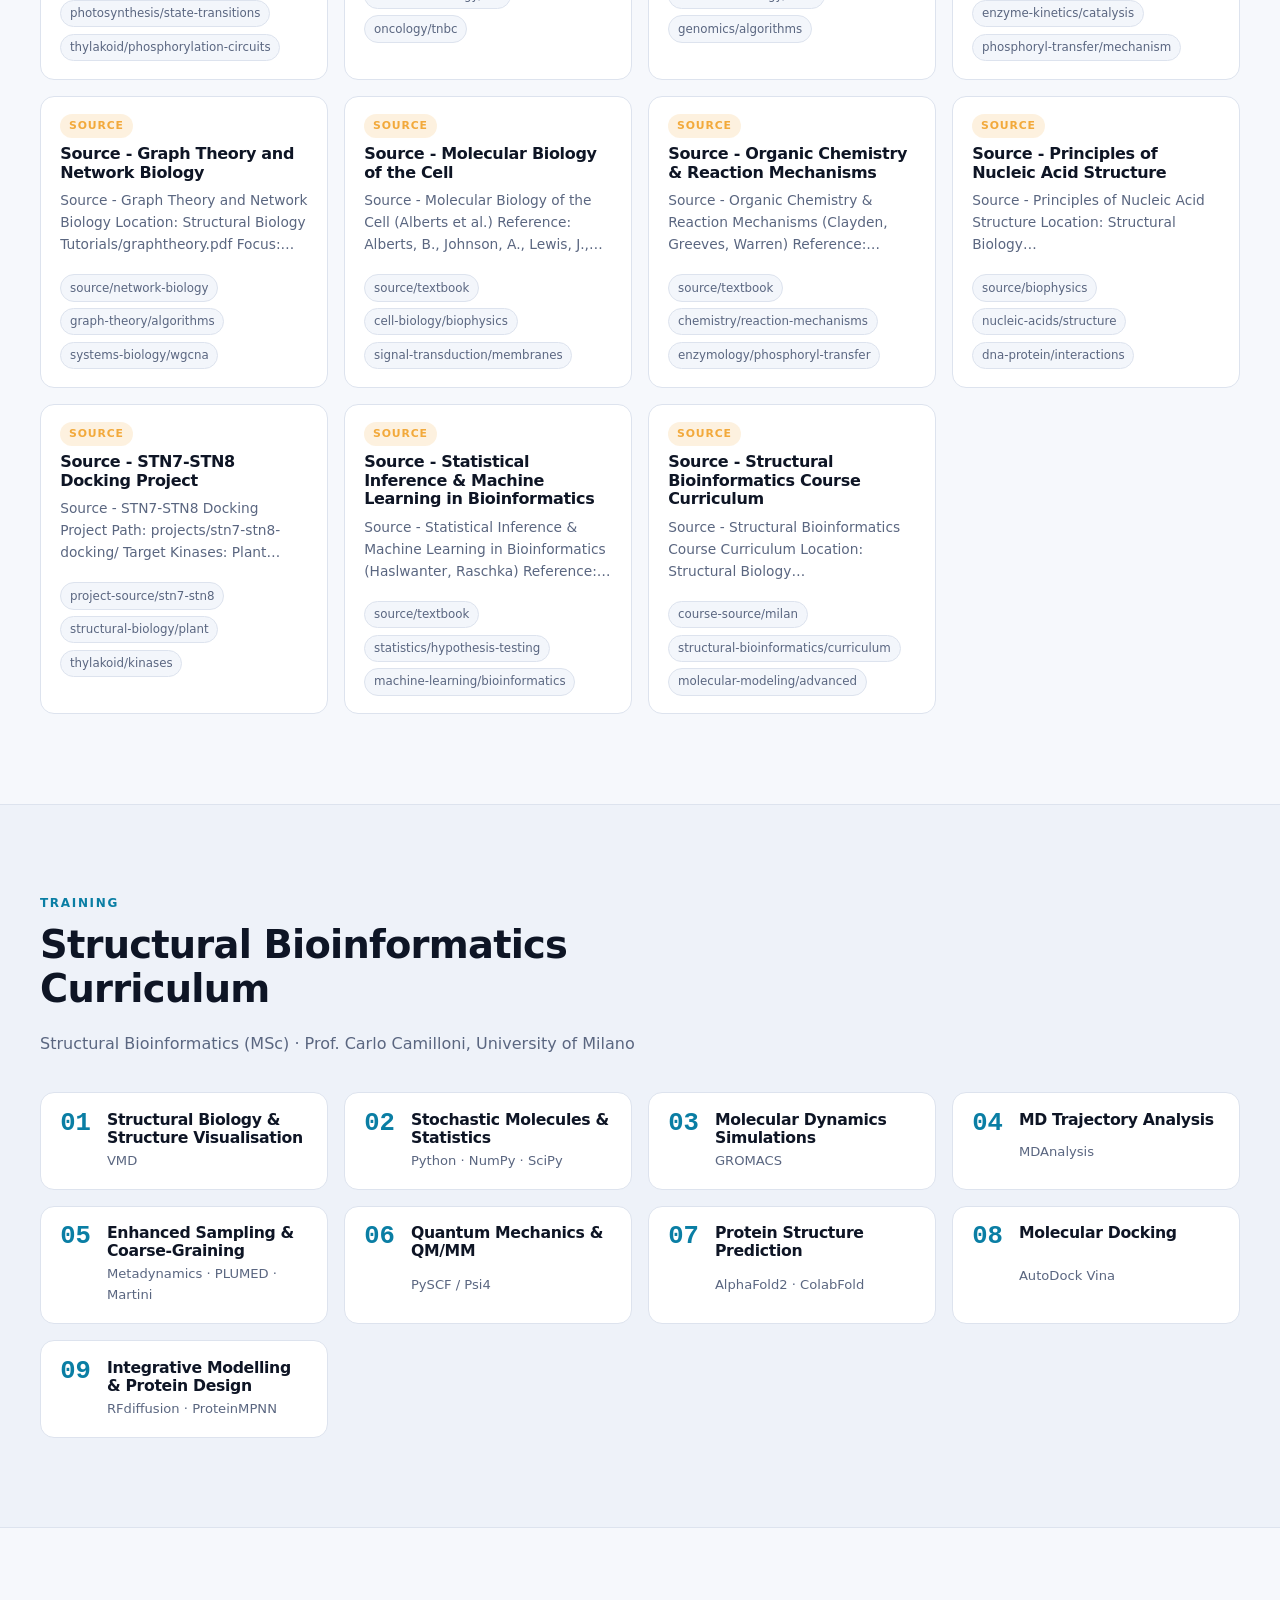
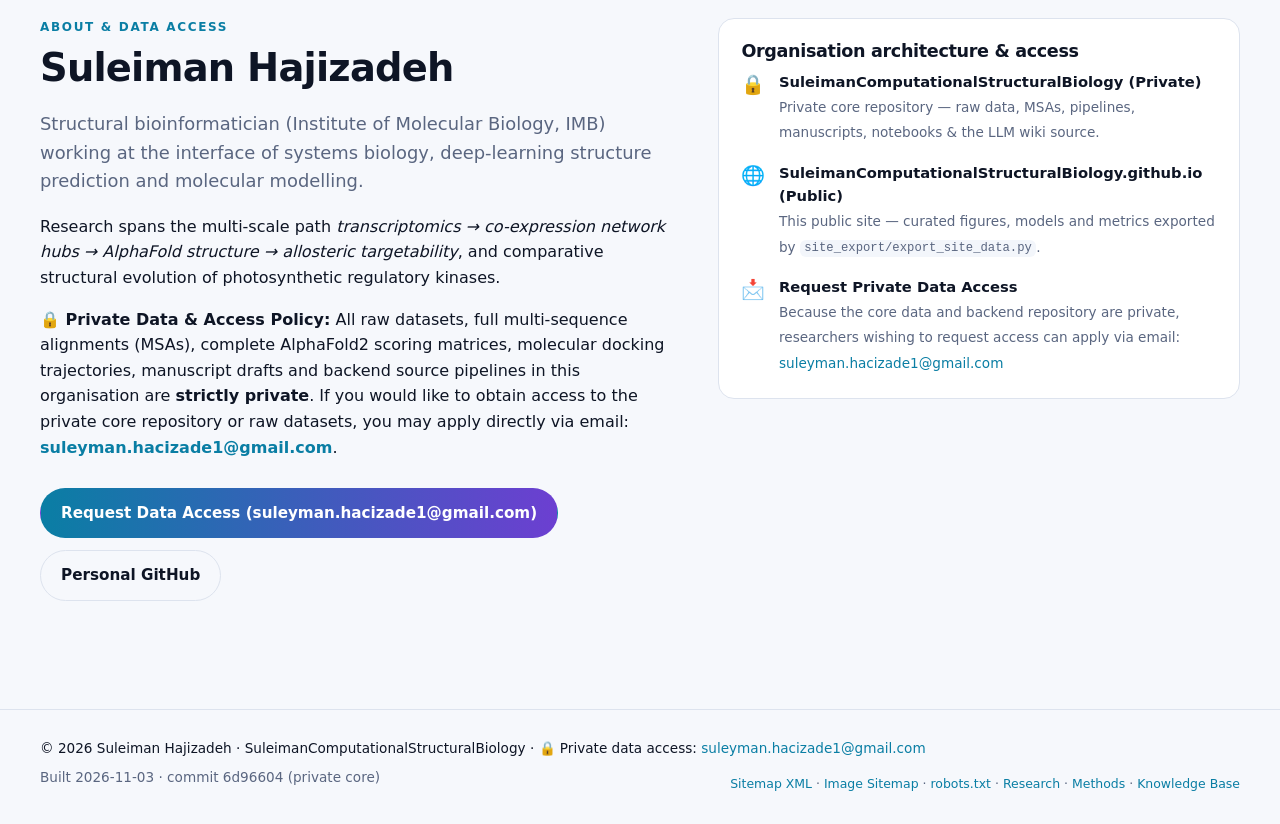
==== commit 99a3ad9d: "Implement Enterprise Architect SEO: multi-path static pages, sitemaps, robots.txt, and Schema.org kn" ====
--- a/index.html
+++ b/index.html
@@ -5,17 +5,369 @@
   <meta name="color-scheme" content="light dark" />
   <script>try{document.querySelector('meta[name="color-scheme"]').content=localStorage.getItem("color-scheme")??"light dark"}catch(e){}</script>
   <meta name="viewport" content="width=device-width, initial-scale=1.0" />
-  <title>Suleiman Computational Structural Biology | AlphaFold, Docking &amp; Kinase Structural Analytics</title>
-  <meta name="description" content="Computational structural biology portfolio of Suleiman Hajizadeh: AlphaFold2 modelling of AKT1, comparative and complex modelling of chloroplast kinases STN7/STN8, interactive 3D structures, figures and a structural biology knowledge base." />
-  <meta name="keywords" content="Computational Structural Biology, AlphaFold2, ColabFold, AF2-multimer, AKT1, STN7, STN8, pLDDT, PAE, Ramachandran, Molecular Docking, AutoDock Vina, Suleiman Hajizadeh" />
+      <title>Suleiman Computational Structural Biology | AlphaFold2, Molecular Docking & Kinase Mechanics | IMB</title>
+  <meta name="description" content="Computational structural biology laboratory of Suleiman Hajizadeh (Institute of Molecular Biology, IMB). Deep-learning protein modeling (AlphaFold2/ColabFold), kinase structural mechanics, and automated molecular docking (AutoDock Vina) for AKT1 and STN7/STN8." />
+  <meta name="keywords" content="Computational Structural Biology, AlphaFold2, ColabFold, AF2-multimer, AKT1, STN7, STN8, pLDDT, PAE, Ramachandran, Molecular Docking, AutoDock Vina, Suleiman Hajizadeh, IMB, Institute of Molecular Biology, Azerbaijan, Kinase Mechanics, Structural Bioinformatics" />
   <meta name="author" content="Suleiman Hajizadeh" />
+  <meta name="creator" content="Suleiman Hajizadeh" />
+  <meta name="publisher" content="Institute of Molecular Biology (IMB)" />
   <meta name="theme-color" content="#0b1020" />
-
+  <meta name="robots" content="index, follow, max-snippet:-1, max-image-preview:large, max-video-preview:-1" />
+  <meta name="googlebot" content="index, follow, max-snippet:-1, max-image-preview:large" />
+  <meta name="bingbot" content="index, follow, max-snippet:-1, max-image-preview:large" />
+
+  <link rel="canonical" href="https://suleimancomputationalstructuralbiology.github.io/" />
+  <link rel="alternate" hreflang="en" href="https://suleimancomputationalstructuralbiology.github.io/" />
+  <link rel="alternate" hreflang="x-default" href="https://suleimancomputationalstructuralbiology.github.io/" />
+
+  <!-- Open Graph / Social Media -->
   <meta property="og:type" content="website" />
-  <meta property="og:title" content="Suleiman Computational Structural Biology" />
-  <meta property="og:description" content="Deep-learning structure prediction, structural analytics and docking pipelines — interactive 3D models, figures and knowledge base." />
+  <meta property="og:site_name" content="Suleiman Computational Structural Biology" />
+  <meta property="og:title" content="Suleiman Computational Structural Biology | AlphaFold2, Molecular Docking & Kinase Mechanics | IMB" />
+  <meta property="og:description" content="Computational structural biology laboratory of Suleiman Hajizadeh (Institute of Molecular Biology, IMB). Deep-learning protein modeling (AlphaFold2/ColabFold), kinase structural mechanics, and automated molecular docking (AutoDock Vina) for AKT1 and STN7/STN8." />
   <meta property="og:url" content="https://suleimancomputationalstructuralbiology.github.io/" />
   <meta property="og:image" content="https://suleimancomputationalstructuralbiology.github.io/assets/og-image.png" />
+  <meta property="og:image:secure_url" content="https://suleimancomputationalstructuralbiology.github.io/assets/og-image.png" />
+  <meta property="og:image:type" content="image/png" />
+  <meta property="og:image:width" content="1200" />
+  <meta property="og:image:height" content="630" />
+  <meta property="og:image:alt" content="Suleiman Computational Structural Biology Laboratory" />
+  <meta property="og:locale" content="en_US" />
+
+  <!-- Twitter Card -->
+  <meta name="twitter:card" content="summary_large_image" />
+  <meta name="twitter:title" content="Suleiman Computational Structural Biology | AlphaFold2, Molecular Docking & Kinase Mechanics | IMB" />
+  <meta name="twitter:description" content="Computational structural biology laboratory of Suleiman Hajizadeh (Institute of Molecular Biology, IMB). Deep-learning protein modeling (AlphaFold2/ColabFold), kinase structural mechanics, and automated molecular docking (AutoDock Vina) for AKT1 and STN7/STN8." />
+  <meta name="twitter:image" content="https://suleimancomputationalstructuralbiology.github.io/assets/og-image.png" />
+  <meta name="twitter:creator" content="@SuleimanHajizadeh" />
+  <meta name="twitter:site" content="@SuleimanHajizadeh" />
+
+  <!-- Academic Citations & Dublin Core Metadata -->
+  <meta name="citation_title" content="Deep Learning Macromolecular Structure Prediction, Kinase Structural Mechanics, and Automated Virtual Screening Pipelines" />
+  <meta name="citation_author" content="Hajizadeh, Suleiman" />
+  <meta name="citation_publication_date" content="2026/04/01" />
+  <meta name="citation_technical_report_institution" content="Institute of Molecular Biology (IMB)" />
+  <meta name="citation_fulltext_html_url" content="https://suleimancomputationalstructuralbiology.github.io/" />
+  <meta name="DC.title" content="Suleiman Computational Structural Biology | AlphaFold2, Molecular Docking & Kinase Mechanics | IMB" />
+  <meta name="DC.creator" content="Suleiman Hajizadeh" />
+  <meta name="DC.description" content="Computational structural biology laboratory of Suleiman Hajizadeh (Institute of Molecular Biology, IMB). Deep-learning protein modeling (AlphaFold2/ColabFold), kinase structural mechanics, and automated molecular docking (AutoDock Vina) for AKT1 and STN7/STN8." />
+  <meta name="DC.publisher" content="Institute of Molecular Biology (IMB)" />
+  <meta name="DC.language" content="en" />
+
+  <!-- Enterprise JSON-LD Schema.org Knowledge Graph -->
+  <script type="application/ld+json">
+{
+  "@context": "https://schema.org",
+  "@graph": [
+    {
+      "@type": "WebSite",
+      "@id": "https://suleimancomputationalstructuralbiology.github.io/#website",
+      "url": "https://suleimancomputationalstructuralbiology.github.io/",
+      "name": "Suleiman Computational Structural Biology",
+      "alternateName": [
+        "SuleimanCSB",
+        "Suleiman Structural Biology",
+        "Suleiman Hajizadeh Structural Biology"
+      ],
+      "description": "Computational structural biology laboratory of Suleiman Hajizadeh (Institute of Molecular Biology, IMB). Deep-learning protein modeling (AlphaFold2/ColabFold), kinase structural mechanics, and automated molecular docking (AutoDock Vina) for AKT1 and STN7/STN8.",
+      "publisher": {
+        "@id": "https://suleimancomputationalstructuralbiology.github.io/#organization"
+      },
+      "inLanguage": "en-US",
+      "potentialAction": {
+        "@type": "SearchAction",
+        "target": {
+          "@type": "EntryPoint",
+          "urlTemplate": "https://suleimancomputationalstructuralbiology.github.io/knowledge/?q={search_term_string}"
+        },
+        "query-input": "required name=search_term_string"
+      }
+    },
+    {
+      "@type": "Organization",
+      "@id": "https://suleimancomputationalstructuralbiology.github.io/#organization",
+      "name": "Suleiman Computational Structural Biology",
+      "alternateName": "SuleimanCSB Laboratory",
+      "url": "https://suleimancomputationalstructuralbiology.github.io/",
+      "logo": {
+        "@type": "ImageObject",
+        "url": "https://suleimancomputationalstructuralbiology.github.io/assets/logo-emblem.png",
+        "width": 512,
+        "height": 512,
+        "caption": "Suleiman Computational Structural Biology Emblem"
+      },
+      "image": "https://suleimancomputationalstructuralbiology.github.io/assets/og-image.png",
+      "email": "suleyman.hacizade1@gmail.com",
+      "address": {
+        "@type": "PostalAddress",
+        "addressLocality": "Baku",
+        "addressCountry": "Azerbaijan"
+      },
+      "founder": {
+        "@id": "https://suleimancomputationalstructuralbiology.github.io/#author"
+      },
+      "member": [
+        {
+          "@id": "https://suleimancomputationalstructuralbiology.github.io/#author"
+        }
+      ],
+      "parentOrganization": {
+        "@type": "EducationalOrganization",
+        "name": "Institute of Molecular Biology (IMB)",
+        "alternateName": "IMB",
+        "address": {
+          "@type": "PostalAddress",
+          "addressLocality": "Baku",
+          "addressCountry": "Azerbaijan"
+        }
+      },
+      "sameAs": [
+        "https://github.com/SuleimanComputationalStructuralBiology",
+        "https://github.com/SuleimanHajizadeh"
+      ]
+    },
+    {
+      "@type": "Person",
+      "@id": "https://suleimancomputationalstructuralbiology.github.io/#author",
+      "name": "Suleiman Hajizadeh",
+      "jobTitle": "Lead Structural Bioinformatician & Computational Biologist",
+      "worksFor": {
+        "@id": "https://suleimancomputationalstructuralbiology.github.io/#organization"
+      },
+      "affiliation": {
+        "@type": "Organization",
+        "name": "Institute of Molecular Biology (IMB)",
+        "alternateName": "IMB"
+      },
+      "email": "suleyman.hacizade1@gmail.com",
+      "url": "https://suleimancomputationalstructuralbiology.github.io/about/",
+      "sameAs": [
+        "https://github.com/SuleimanHajizadeh",
+        "https://github.com/SuleimanComputationalStructuralBiology"
+      ],
+      "knowsAbout": [
+        "Computational Structural Biology",
+        "AlphaFold2 & ColabFold",
+        "Protein Structure Prediction",
+        "Molecular Docking (AutoDock Vina)",
+        "Kinase Structural Mechanics",
+        "Triple-Negative Breast Cancer (TNBC)",
+        "Photosystem II Regulation (STN7 & STN8)",
+        "Ramachandran Dihedral Analysis",
+        "Predicted Aligned Error (PAE)",
+        "Local Distance Difference Test (pLDDT)",
+        "Molecular Dynamics (GROMACS)",
+        "Quantum Mechanics / Molecular Mechanics (QM/MM)"
+      ]
+    },
+    {
+      "@type": "ResearchProject",
+      "@id": "https://suleimancomputationalstructuralbiology.github.io/research/akt1/#project",
+      "name": "AKT1 Kinase Structural Modeling in Triple-Negative Breast Cancer",
+      "alternateName": "AlphaFold2 AKT1 Structural Analytics",
+      "url": "https://suleimancomputationalstructuralbiology.github.io/research/akt1/",
+      "description": "De novo deep-learning structure prediction of the oncogenic hub kinase AKT1 (UniProt: P31749) using AlphaFold2 and ColabFold v1.6.1, with per-residue pLDDT confidence analysis, Ramachandran dihedral torsion calculations, and C-alpha contact map topology.",
+      "funder": {
+        "@id": "https://suleimancomputationalstructuralbiology.github.io/#organization"
+      },
+      "studySubject": {
+        "@type": "BioChemEntity",
+        "name": "RAC-alpha serine/threonine-protein kinase",
+        "identifier": "P31749",
+        "url": "https://www.uniprot.org/uniprotkb/P31749/entry"
+      }
+    },
+    {
+      "@type": "ResearchProject",
+      "@id": "https://suleimancomputationalstructuralbiology.github.io/research/stn7-stn8/#project",
+      "name": "STN7 and STN8 Chloroplast Thylakoid Kinases Complex & Molecular Docking",
+      "alternateName": "STN7-STN8 AF2-Multimer Heterodimer & Virtual Screening",
+      "url": "https://suleimancomputationalstructuralbiology.github.io/research/stn7-stn8/",
+      "description": "Comparative structural, phylogenetic and complex modeling of Arabidopsis thaliana photosynthetic kinases STN7 (Q9S713) and STN8 (Q9LZV4) using AlphaFold2-multimer, SVD superposition, conserved kinase motif mapping, and high-throughput AutoDock Vina screening.",
+      "funder": {
+        "@id": "https://suleimancomputationalstructuralbiology.github.io/#organization"
+      },
+      "studySubject": [
+        {
+          "@type": "BioChemEntity",
+          "name": "Serine/threonine-protein kinase STN7, chloroplastic",
+          "identifier": "Q9S713",
+          "url": "https://www.uniprot.org/uniprotkb/Q9S713/entry"
+        },
+        {
+          "@type": "BioChemEntity",
+          "name": "Serine/threonine-protein kinase STN8, chloroplastic",
+          "identifier": "Q9LZV4",
+          "url": "https://www.uniprot.org/uniprotkb/Q9LZV4/entry"
+        }
+      ]
+    },
+    {
+      "@type": "Dataset",
+      "@id": "https://suleimancomputationalstructuralbiology.github.io/structures/AKT1_AF2_rank001.pdb",
+      "name": "AlphaFold2 AKT1 Structure Model & Confidence Tracks",
+      "description": "Predicted 3D macromolecular coordinate file (PDB) and per-residue pLDDT confidence track for human AKT1 kinase.",
+      "url": "https://suleimancomputationalstructuralbiology.github.io/structures/AKT1_AF2_rank001.pdb",
+      "creator": {
+        "@id": "https://suleimancomputationalstructuralbiology.github.io/#author"
+      },
+      "license": "https://opensource.org/licenses/MIT",
+      "distribution": [
+        {
+          "@type": "DataDownload",
+          "encodingFormat": "chemical/x-pdb",
+          "contentUrl": "https://suleimancomputationalstructuralbiology.github.io/structures/AKT1_AF2_rank001.pdb"
+        },
+        {
+          "@type": "DataDownload",
+          "encodingFormat": "application/json",
+          "contentUrl": "https://suleimancomputationalstructuralbiology.github.io/data/tracks/akt1.json"
+        }
+      ]
+    },
+    {
+      "@type": "Dataset",
+      "@id": "https://suleimancomputationalstructuralbiology.github.io/structures/STN7_STN8_AF2multimer_rank001.pdb",
+      "name": "AlphaFold2-Multimer STN7-STN8 Heterodimer Complex Coordinates",
+      "description": "Predicted 3D coordinate model (PDB) and inter-chain PAE error matrices for Arabidopsis STN7-STN8 heterodimer complex.",
+      "url": "https://suleimancomputationalstructuralbiology.github.io/structures/STN7_STN8_AF2multimer_rank001.pdb",
+      "creator": {
+        "@id": "https://suleimancomputationalstructuralbiology.github.io/#author"
+      },
+      "license": "https://opensource.org/licenses/MIT",
+      "distribution": [
+        {
+          "@type": "DataDownload",
+          "encodingFormat": "chemical/x-pdb",
+          "contentUrl": "https://suleimancomputationalstructuralbiology.github.io/structures/STN7_STN8_AF2multimer_rank001.pdb"
+        },
+        {
+          "@type": "DataDownload",
+          "encodingFormat": "application/json",
+          "contentUrl": "https://suleimancomputationalstructuralbiology.github.io/data/tracks/stn7-stn8.json"
+        }
+      ]
+    },
+    {
+      "@type": "Course",
+      "@id": "https://suleimancomputationalstructuralbiology.github.io/curriculum/#course",
+      "name": "Structural Bioinformatics (MSc Curriculum)",
+      "description": "Comprehensive 9-module structural bioinformatics and biomolecular modeling curriculum covering molecular dynamics (GROMACS), enhanced sampling, QM/MM, AlphaFold2, and de novo protein design.",
+      "provider": {
+        "@id": "https://suleimancomputationalstructuralbiology.github.io/#organization"
+      },
+      "instructor": {
+        "@type": "Person",
+        "name": "Prof. Carlo Camilloni & Suleiman Hajizadeh"
+      }
+    },
+    {
+      "@type": "FAQPage",
+      "@id": "https://suleimancomputationalstructuralbiology.github.io/#faq",
+      "mainEntity": [
+        {
+          "@type": "Question",
+          "name": "What is the structural biology focus of the Suleiman Computational Structural Biology lab?",
+          "acceptedAnswer": {
+            "@type": "Answer",
+            "text": "The laboratory bridges transcriptomics/WGCNA co-expression network analysis, deep learning macromolecular structure prediction (AlphaFold2, ColabFold v1.6.1, AF2-multimer), vector-algebraic structural analytics, and allosteric molecular docking (AutoDock Vina) to study human oncogenic hub kinases (AKT1) and photosynthetic chloroplast kinases (STN7 and STN8)."
+          }
+        },
+        {
+          "@type": "Question",
+          "name": "What are the structural findings for the AKT1 hub kinase model?",
+          "acceptedAnswer": {
+            "@type": "Answer",
+            "text": "AKT1 was predicted using AlphaFold2 (mean pLDDT 65.61 with a catalytic core >= 90). Analysis revealed 573 long-range non-trivial C-alpha contacts (<= 8.0 A, |i-j| >= 6), and Ramachandran dihedral distribution showing 24.6% alpha-helix, 32.9% beta-strand, 3.1% left-handed/Gly, and 39.4% loops."
+          }
+        },
+        {
+          "@type": "Question",
+          "name": "How is the STN7-STN8 chloroplast kinase heterodimer complex characterized?",
+          "acceptedAnswer": {
+            "@type": "Answer",
+            "text": "STN7 and STN8 thylakoid kinases from Arabidopsis thaliana share 36.1% sequence identity. The heterodimer was modeled with AlphaFold2-multimer v3 (ipTM 0.72, pTM 0.78, 2,179 contact pairs). SVD superposition revealed an RMSD of 3.76 A over 312 C-alpha atoms. Virtual screening of ATP, ADP, Staurosporine, K252a, SB216763, and Quercetin identified conserved active-site geometries."
+          }
+        },
+        {
+          "@type": "Question",
+          "name": "How can researchers request access to the private core repository and raw datasets?",
+          "acceptedAnswer": {
+            "@type": "Answer",
+            "text": "All raw datasets, complete MSAs, AlphaFold scoring matrices, docking trajectories, and backend pipelines in SuleimanComputationalStructuralBiology are private. Researchers wishing to obtain access may apply via email to suleyman.hacizade1@gmail.com."
+          }
+        },
+        {
+          "@type": "Question",
+          "name": "What academic curriculum does the laboratory provide for structural bioinformatics?",
+          "acceptedAnswer": {
+            "@type": "Answer",
+            "text": "The laboratory features a 9-module Master's level curriculum covering VMD visualization, stochastic thermodynamics, GROMACS molecular dynamics, MDAnalysis, PLUMED metadynamics, CP2K QM/MM, AlphaFold2/ColabFold modeling, AutoDock Vina docking, and RFdiffusion/ProteinMPNN de novo protein design."
+          }
+        }
+      ]
+    },
+    {
+      "@type": "BreadcrumbList",
+      "@id": "https://suleimancomputationalstructuralbiology.github.io/#breadcrumbs",
+      "itemListElement": [
+        {
+          "@type": "ListItem",
+          "position": 1,
+          "name": "Home",
+          "item": "https://suleimancomputationalstructuralbiology.github.io/"
+        },
+        {
+          "@type": "ListItem",
+          "position": 2,
+          "name": "Research",
+          "item": "https://suleimancomputationalstructuralbiology.github.io/research/"
+        },
+        {
+          "@type": "ListItem",
+          "position": 3,
+          "name": "3D Explorer",
+          "item": "https://suleimancomputationalstructuralbiology.github.io/explorer/"
+        },
+        {
+          "@type": "ListItem",
+          "position": 4,
+          "name": "Figure Gallery",
+          "item": "https://suleimancomputationalstructuralbiology.github.io/gallery/"
+        },
+        {
+          "@type": "ListItem",
+          "position": 5,
+          "name": "Methods",
+          "item": "https://suleimancomputationalstructuralbiology.github.io/methods/"
+        },
+        {
+          "@type": "ListItem",
+          "position": 6,
+          "name": "Knowledge Base",
+          "item": "https://suleimancomputationalstructuralbiology.github.io/knowledge/"
+        },
+        {
+          "@type": "ListItem",
+          "position": 7,
+          "name": "Curriculum",
+          "item": "https://suleimancomputationalstructuralbiology.github.io/curriculum/"
+        },
+        {
+          "@type": "ListItem",
+          "position": 8,
+          "name": "About",
+          "item": "https://suleimancomputationalstructuralbiology.github.io/about/"
+        }
+      ]
+    }
+  ]
+}
+  </script>
+
+  
+
+  
 
   <link rel="icon" type="image/svg+xml" href="favicon.svg" />
   <link rel="apple-touch-icon" href="apple-touch-icon.png" />
@@ -320,6 +672,7 @@
     <div class="container footer-inner">
       <p>© <span id="year">2026</span> Suleiman Hajizadeh · SuleimanComputationalStructuralBiology · 🔒 Private data access: <a href="mailto:suleyman.hacizade1@gmail.com">suleyman.hacizade1@gmail.com</a></p>
       <p class="muted" id="buildInfo"></p>
+      <p class="muted" style="margin-top: 0.4rem; font-size: 0.78rem;"><a href="sitemap.xml">Sitemap XML</a> · <a href="sitemap-images.xml">Image Sitemap</a> · <a href="robots.txt">robots.txt</a> · <a href="research/">Research</a> · <a href="methods/">Methods</a> · <a href="knowledge/">Knowledge Base</a></p>
     </div>
   </footer>
 
--- a/css/style.css
+++ b/css/style.css
@@ -262,3 +262,10 @@
 .prose a.wikilink { border-bottom: 1px dashed var(--accent); }
 .prose a.wikilink.missing { color: var(--muted); border-bottom-color: var(--muted); pointer-events: none; }
 .prose .katex-display { overflow-x: auto; overflow-y: hidden; padding: .25rem 0; }
+
+/* ---------- breadcrumbs & seo navigation ---------- */
+.breadcrumbs { display: flex; align-items: center; flex-wrap: wrap; gap: .45rem; font-size: .84rem; color: var(--muted); margin-bottom: 1.25rem; padding: .4rem 0; }
+.breadcrumbs a { color: var(--muted); text-decoration: none; transition: color .2s; }
+.breadcrumbs a:hover { color: var(--accent); text-decoration: underline; }
+.breadcrumbs span { color: var(--text); font-weight: 600; }
+.bc-sep { opacity: .45; font-size: .75rem; user-select: none; }
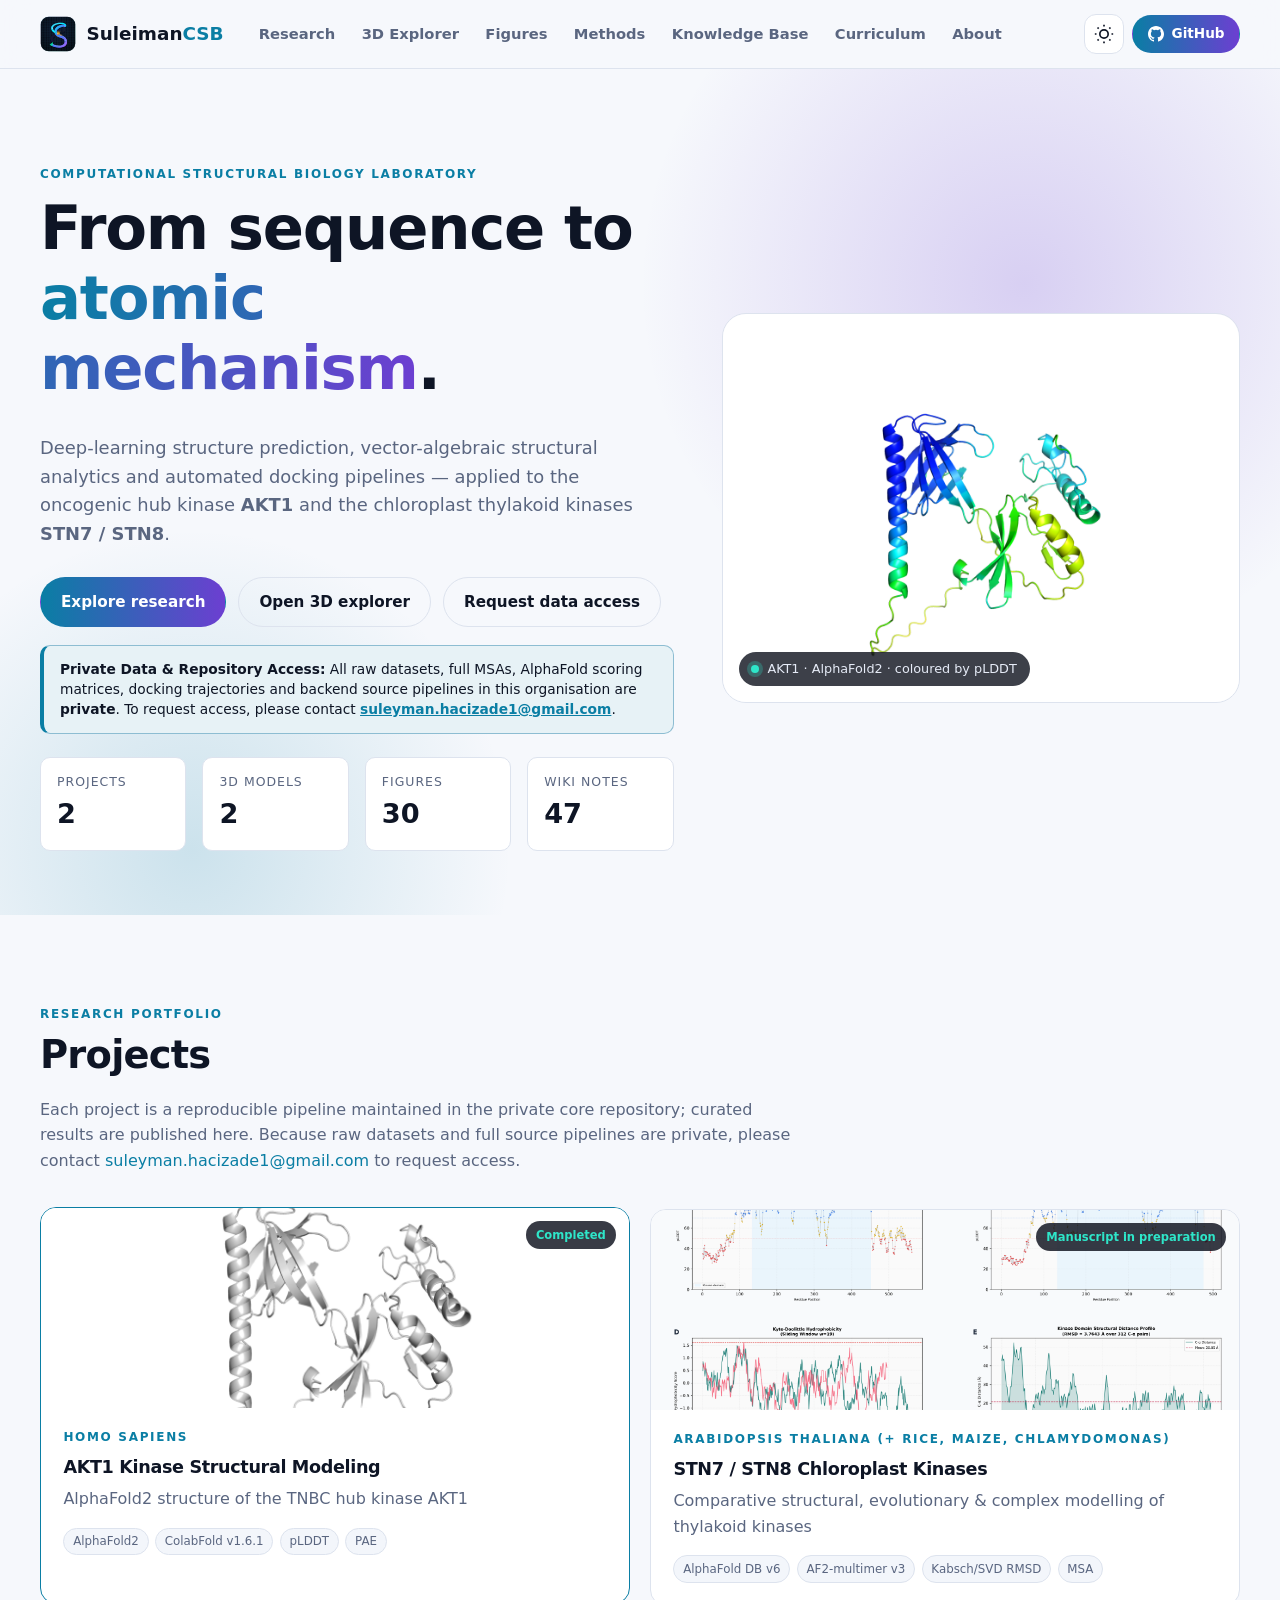
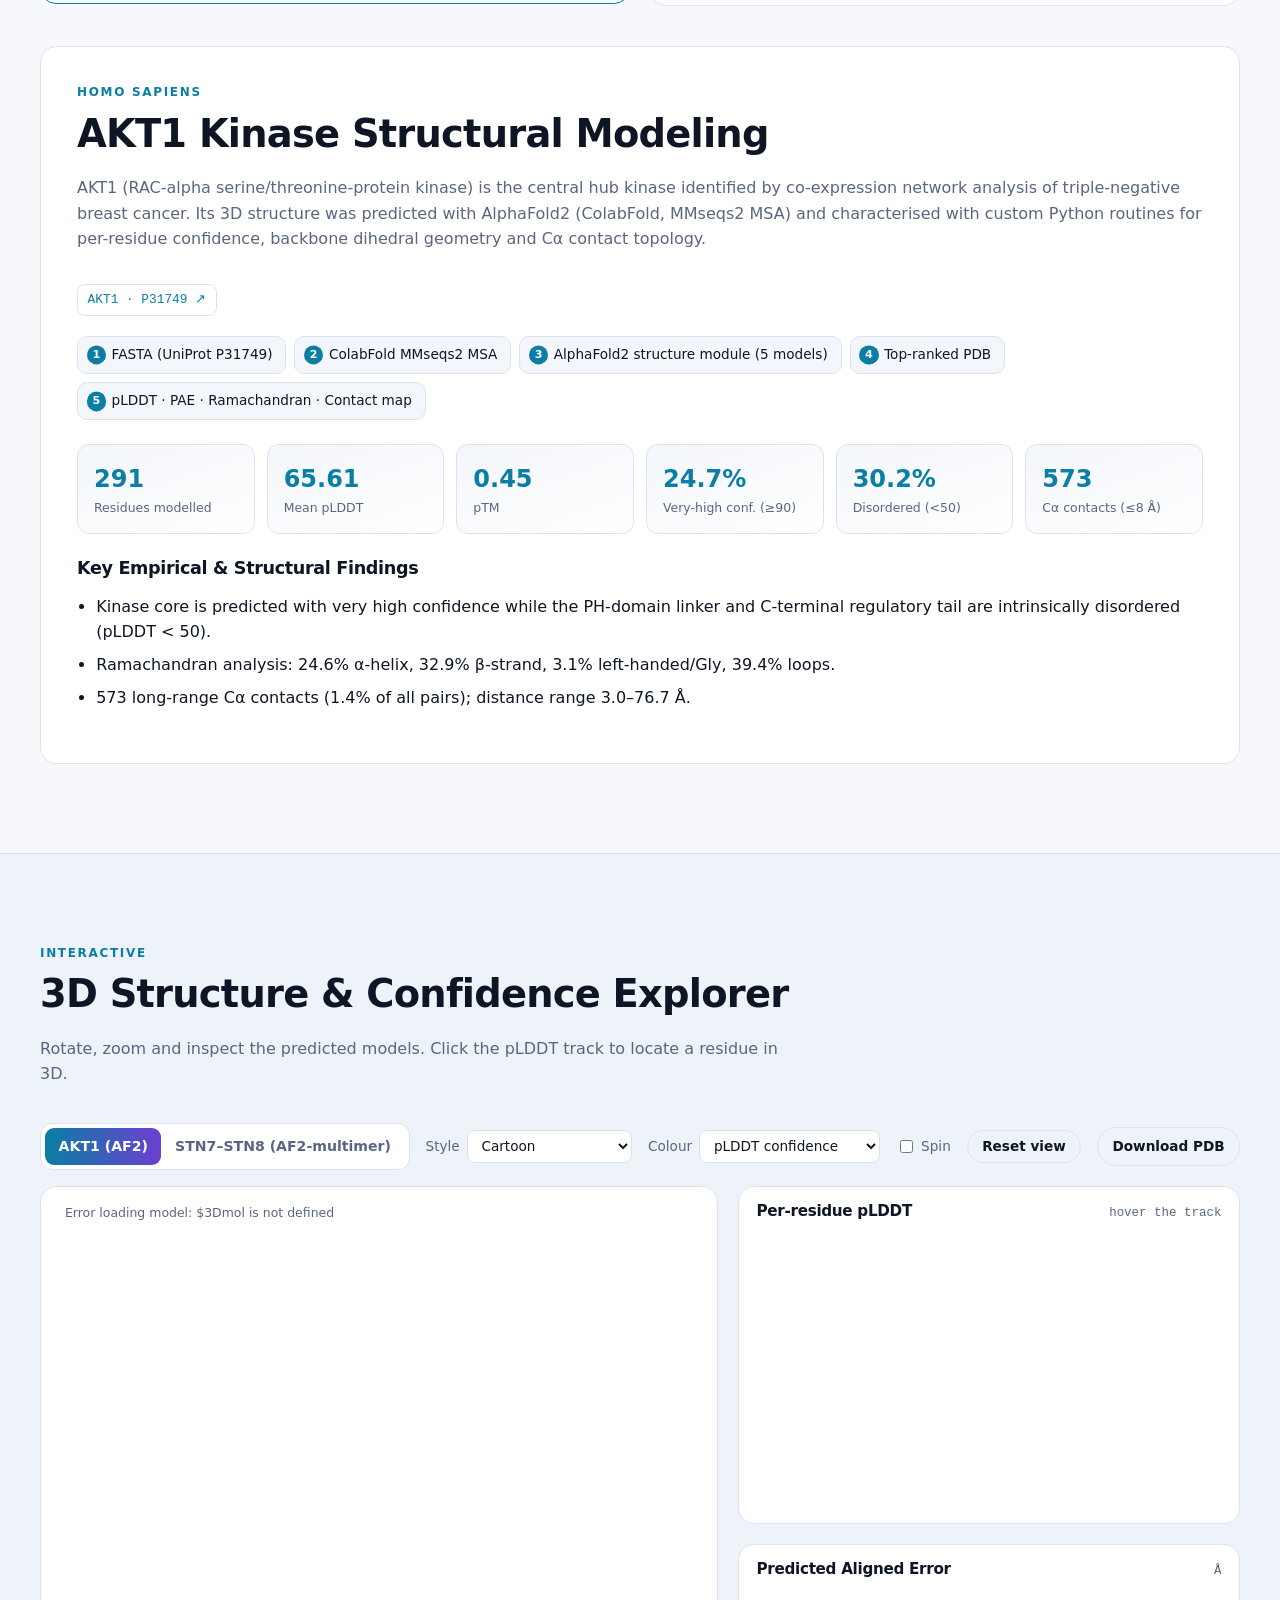
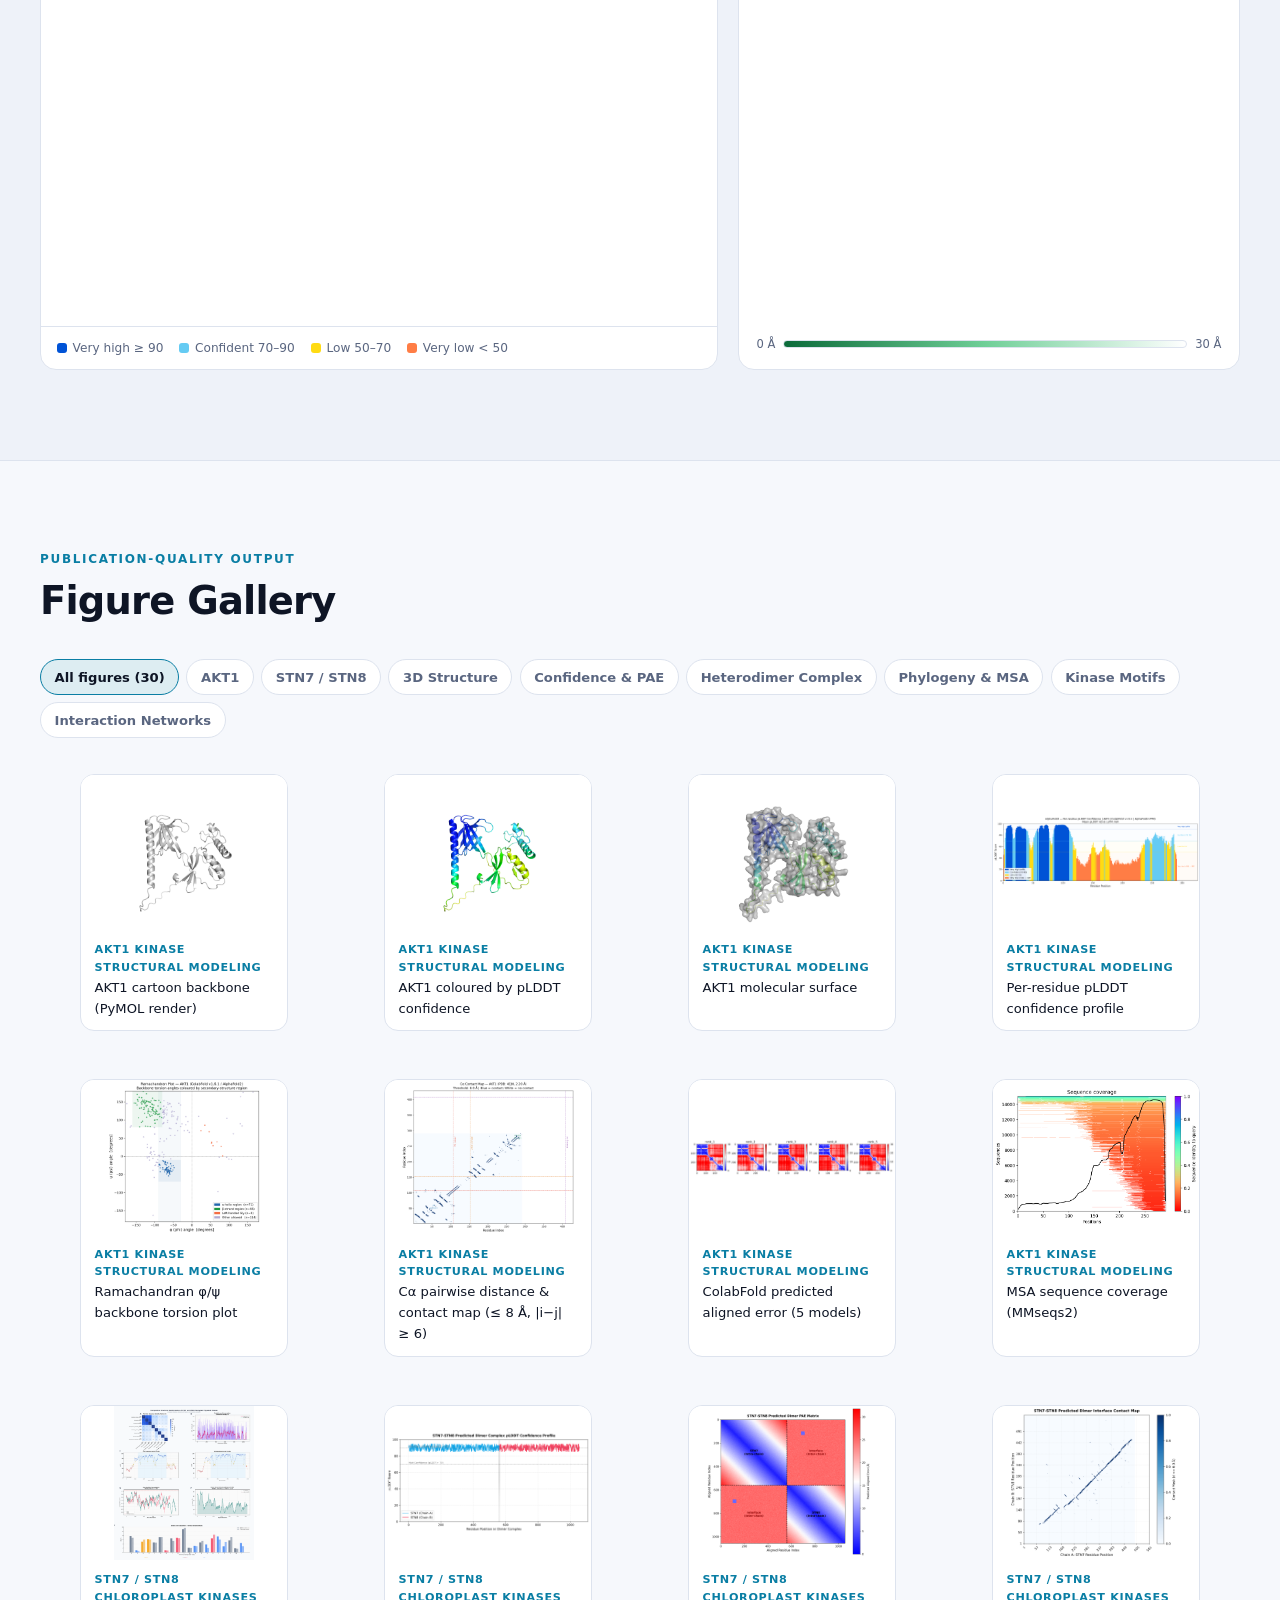
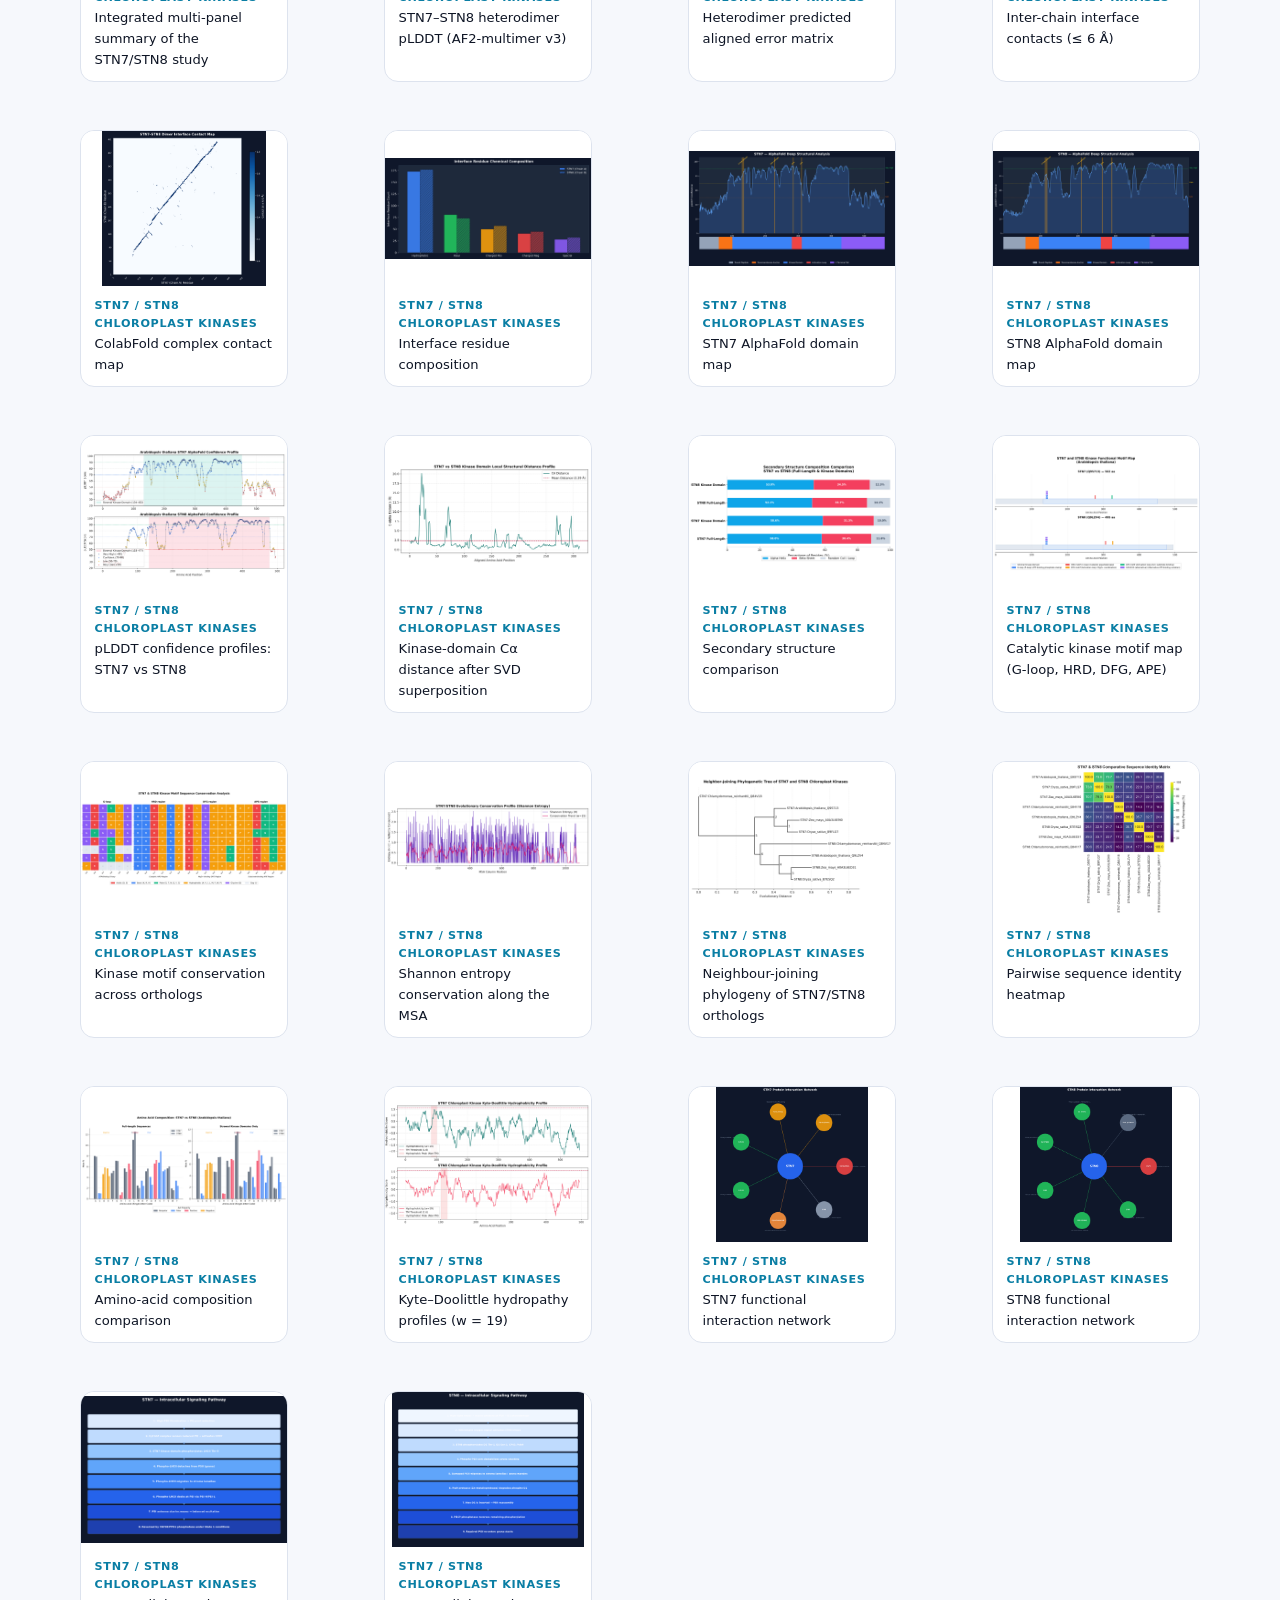
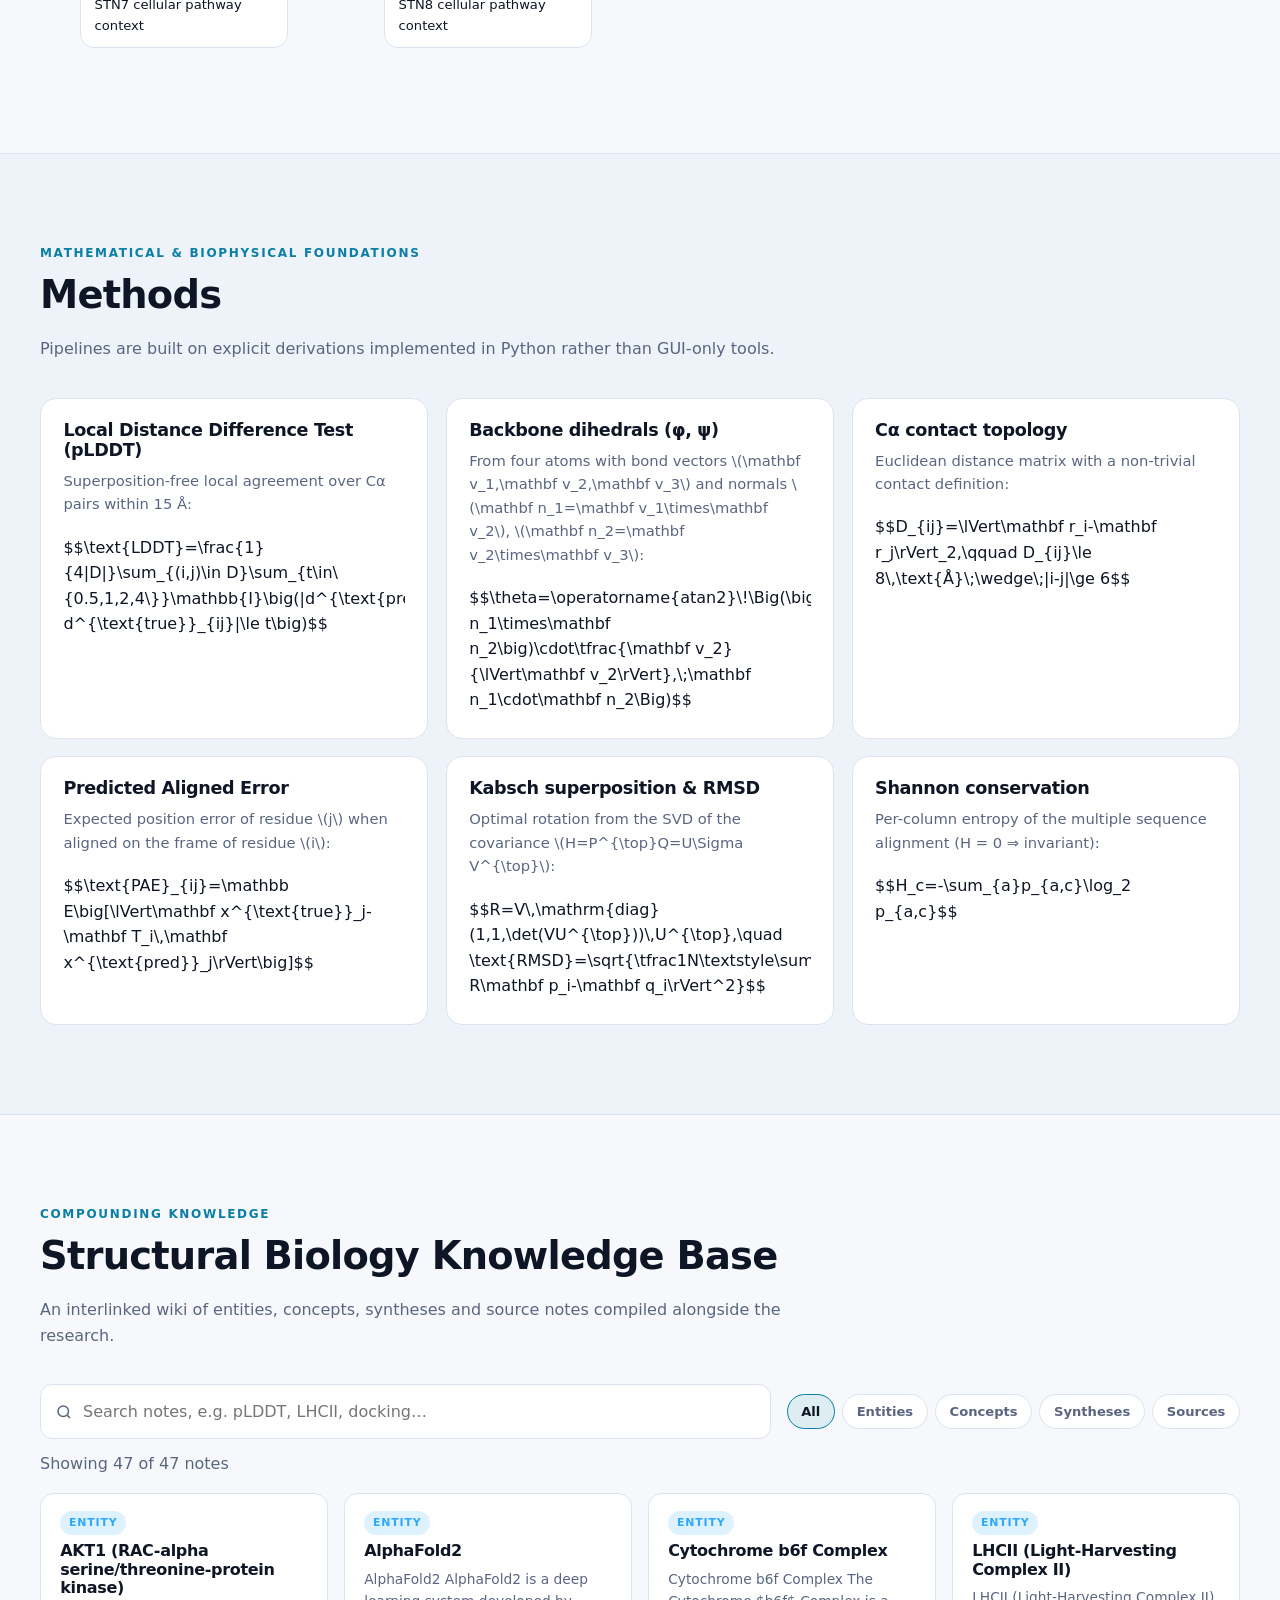
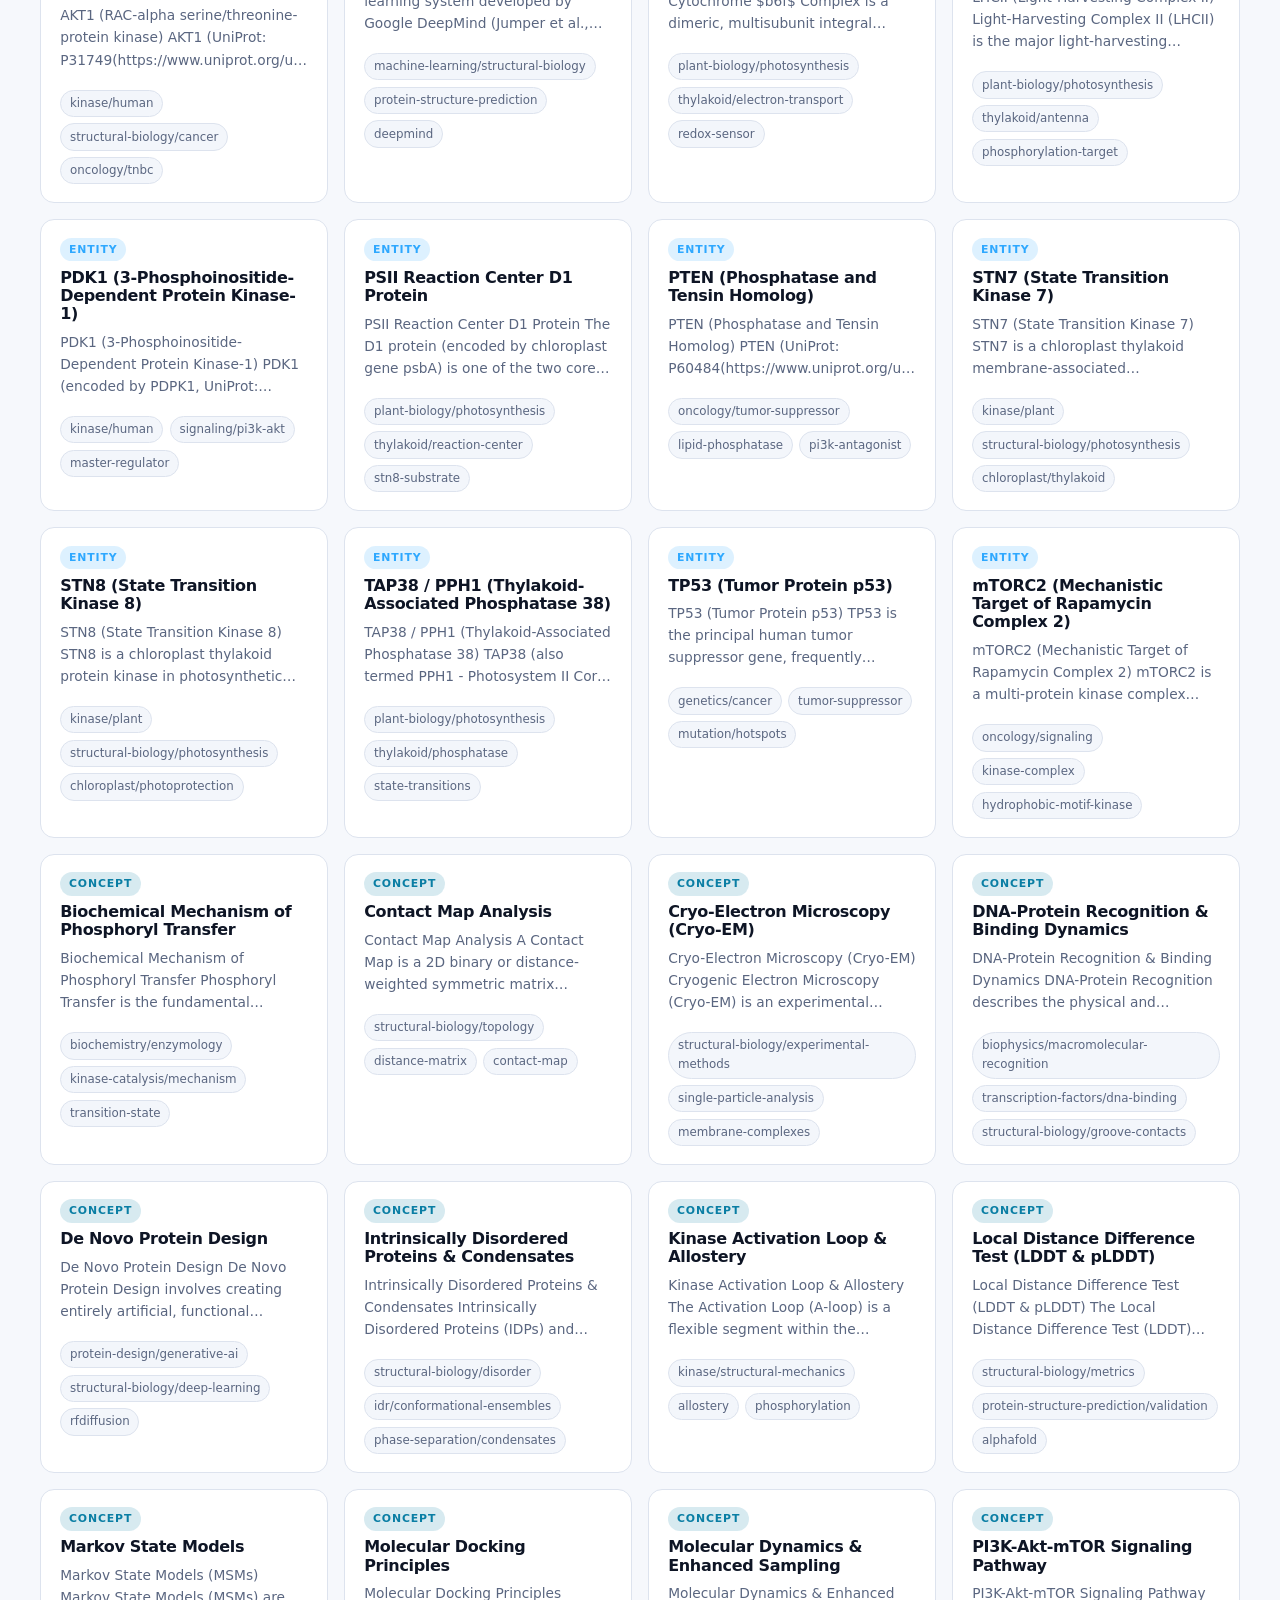
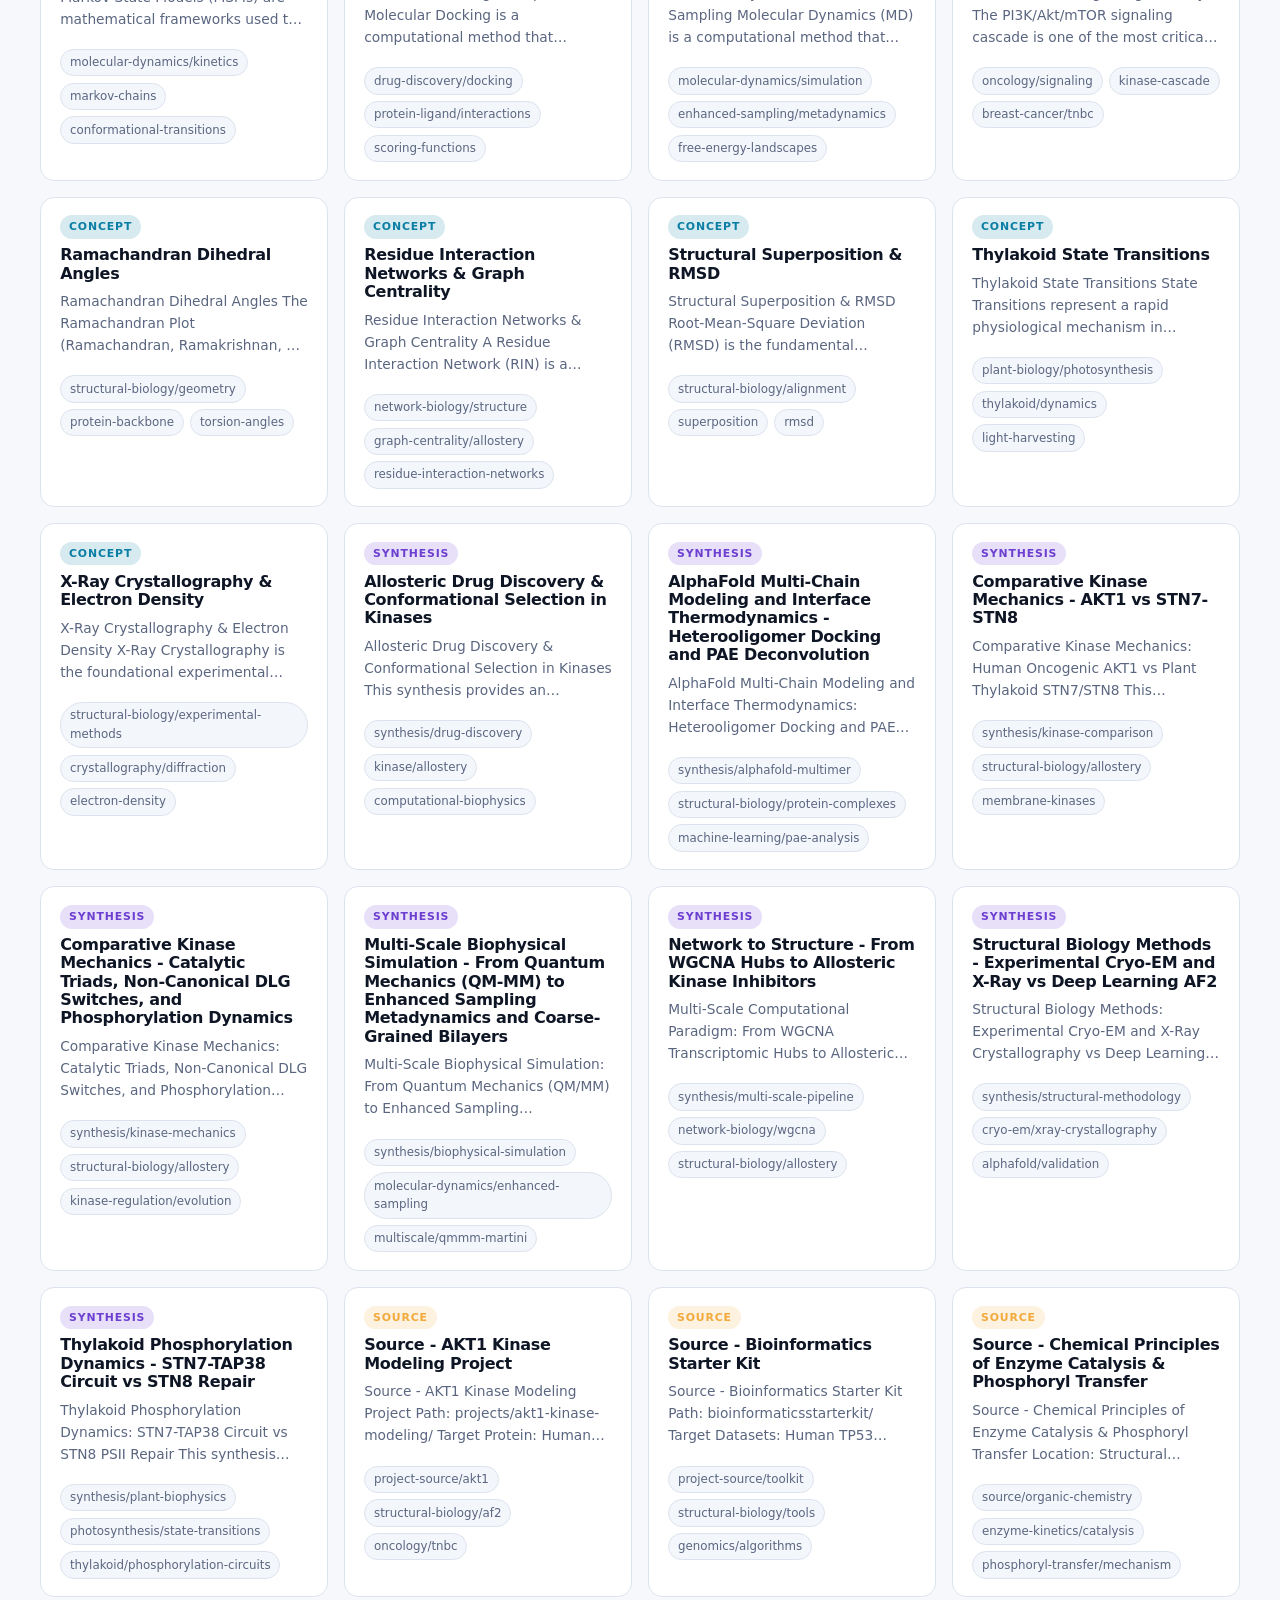
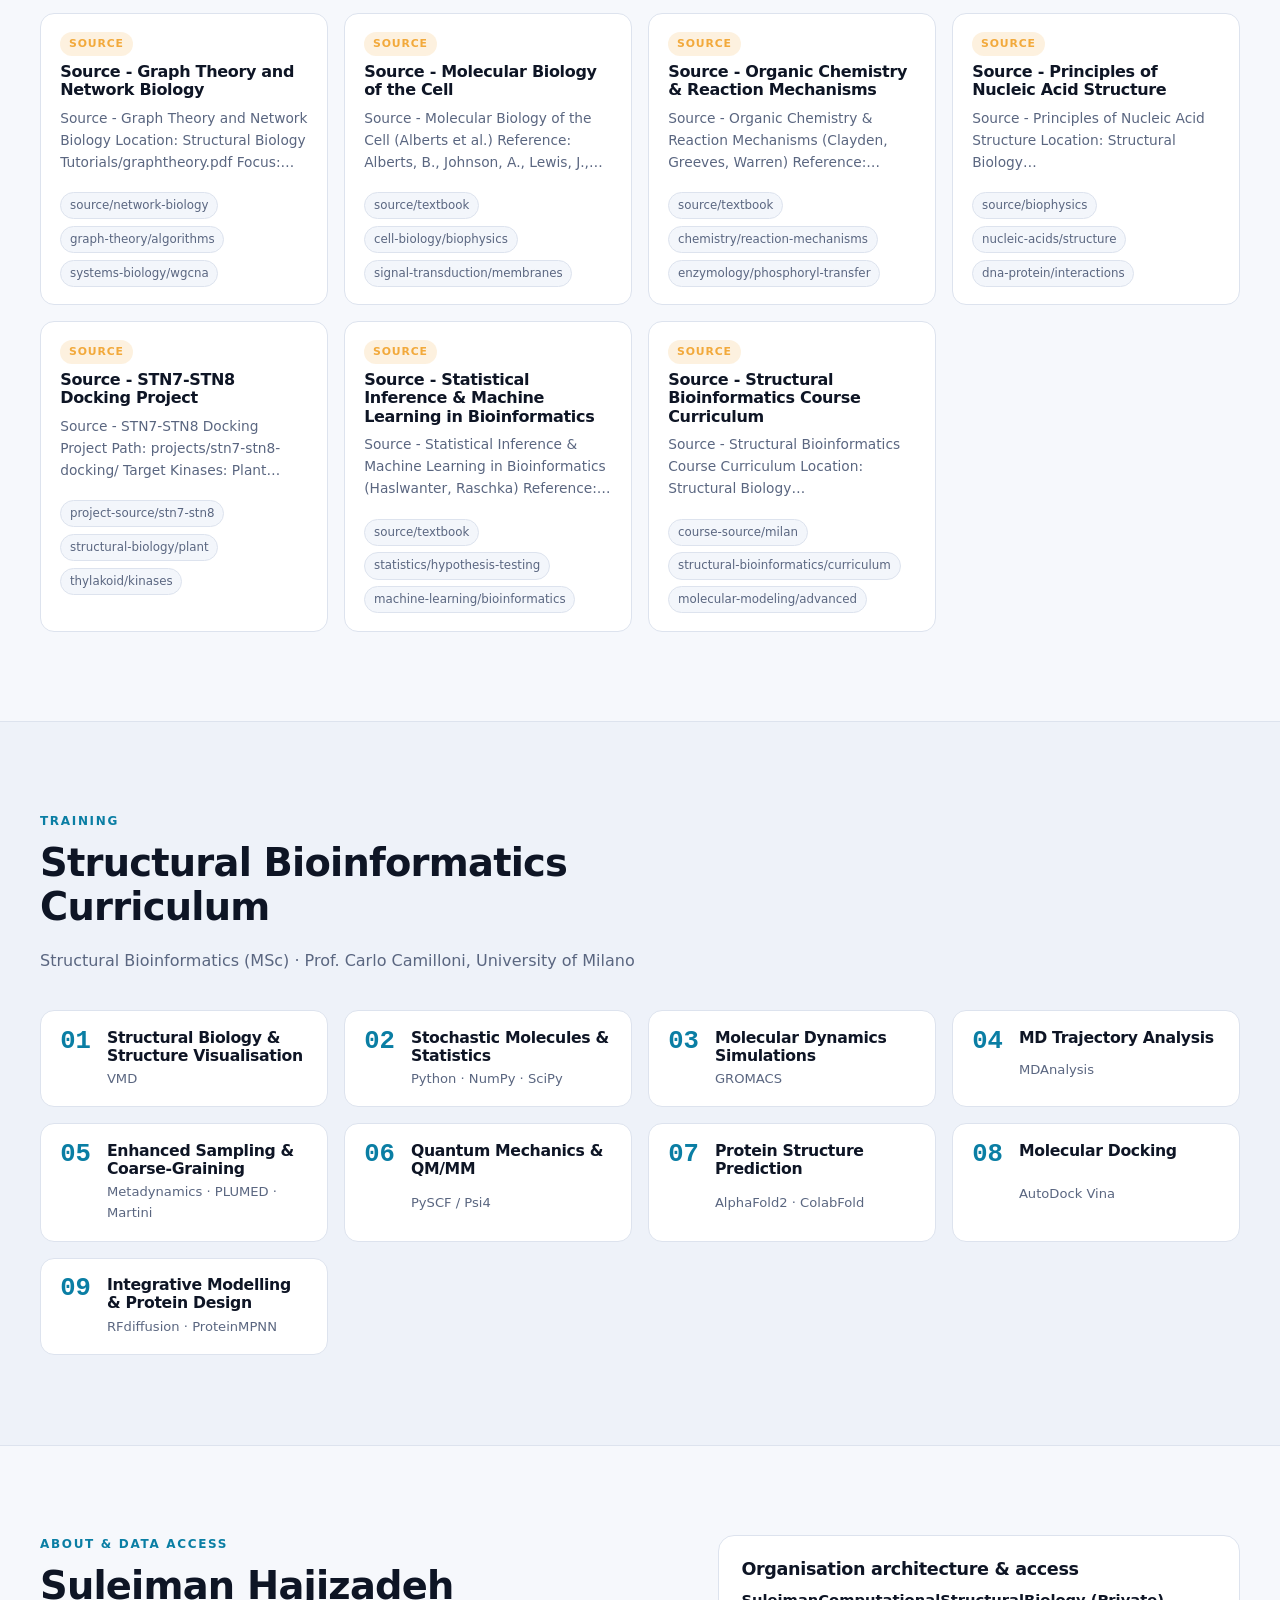
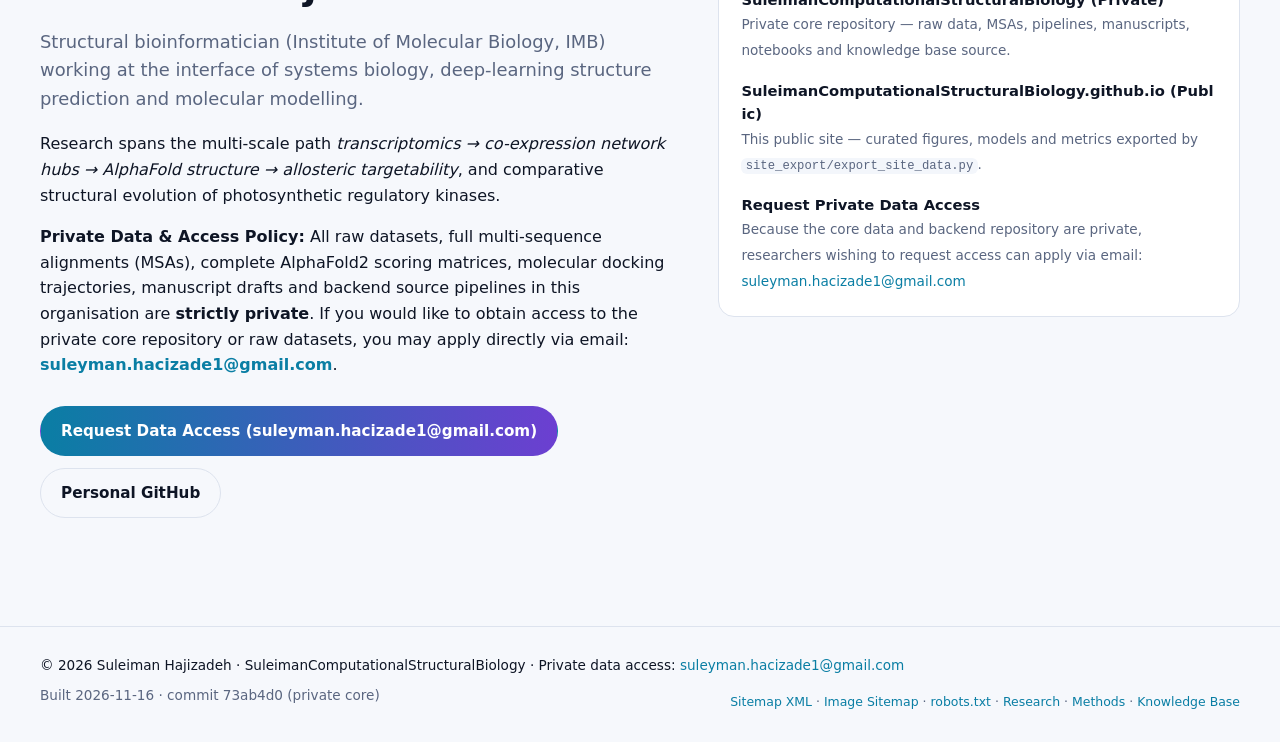
==== commit 289586c6: "refactor(web): remove decorative symbols, standardize academic notices, and rebuild SEO subpages" ====
--- a/index.html
+++ b/index.html
@@ -5,7 +5,7 @@
   <meta name="color-scheme" content="light dark" />
   <script>try{document.querySelector('meta[name="color-scheme"]').content=localStorage.getItem("color-scheme")??"light dark"}catch(e){}</script>
   <meta name="viewport" content="width=device-width, initial-scale=1.0" />
-      <title>Suleiman Computational Structural Biology | AlphaFold2, Molecular Docking & Kinase Mechanics | IMB</title>
+            <title>Suleiman Computational Structural Biology | AlphaFold2, Molecular Docking & Kinase Mechanics | IMB</title>
   <meta name="description" content="Computational structural biology laboratory of Suleiman Hajizadeh (Institute of Molecular Biology, IMB). Deep-learning protein modeling (AlphaFold2/ColabFold), kinase structural mechanics, and automated molecular docking (AutoDock Vina) for AKT1 and STN7/STN8." />
   <meta name="keywords" content="Computational Structural Biology, AlphaFold2, ColabFold, AF2-multimer, AKT1, STN7, STN8, pLDDT, PAE, Ramachandran, Molecular Docking, AutoDock Vina, Suleiman Hajizadeh, IMB, Institute of Molecular Biology, Azerbaijan, Kinase Mechanics, Structural Bioinformatics" />
   <meta name="author" content="Suleiman Hajizadeh" />
@@ -364,6 +364,12 @@
   ]
 }
   </script>
+
+  
+
+  
+
+  
 
   
 
@@ -430,10 +436,9 @@
           <div class="hero-cta">
             <a href="#research" class="btn btn-primary">Explore research</a>
             <a href="#explorer" class="btn btn-ghost">Open 3D explorer</a>
-            <a href="mailto:suleyman.hacizade1@gmail.com?subject=Access%20Request%20-%20SuleimanComputationalStructuralBiology%20Private%20Data" class="btn btn-ghost">🔒 Request data access</a>
+            <a href="mailto:suleyman.hacizade1@gmail.com?subject=Access%20Request%20-%20SuleimanComputationalStructuralBiology%20Private%20Data" class="btn btn-ghost">Request data access</a>
           </div>
           <div class="access-notice" role="note" aria-label="Private data access notice">
-            <span class="access-icon" aria-hidden="true">🔒</span>
             <p>
               <strong>Private Data &amp; Repository Access:</strong> All raw datasets, full MSAs, AlphaFold scoring matrices, docking trajectories and backend source pipelines in this organisation are <strong>private</strong>. To request access, please contact <a href="mailto:suleyman.hacizade1@gmail.com?subject=Access%20Request%20-%20SuleimanComputationalStructuralBiology%20Private%20Data">suleyman.hacizade1@gmail.com</a>.
             </p>
@@ -632,7 +637,7 @@
           <h2>Suleiman Hajizadeh</h2>
           <p class="lead">Structural bioinformatician (Institute of Molecular Biology, IMB) working at the interface of systems biology, deep-learning structure prediction and molecular modelling.</p>
           <p>Research spans the multi-scale path <em>transcriptomics → co-expression network hubs → AlphaFold structure → allosteric targetability</em>, and comparative structural evolution of photosynthetic regulatory kinases.</p>
-          <p><strong>🔒 Private Data &amp; Access Policy:</strong> All raw datasets, full multi-sequence alignments (MSAs), complete AlphaFold2 scoring matrices, molecular docking trajectories, manuscript drafts and backend source pipelines in this organisation are <strong>strictly private</strong>. If you would like to obtain access to the private core repository or raw datasets, you may apply directly via email: <a href="mailto:suleyman.hacizade1@gmail.com?subject=Access%20Request%20-%20SuleimanComputationalStructuralBiology%20Private%20Data"><strong>suleyman.hacizade1@gmail.com</strong></a>.</p>
+          <p><strong>Private Data &amp; Access Policy:</strong> All raw datasets, full multi-sequence alignments (MSAs), complete AlphaFold2 scoring matrices, molecular docking trajectories, manuscript drafts and backend source pipelines in this organisation are <strong>strictly private</strong>. If you would like to obtain access to the private core repository or raw datasets, you may apply directly via email: <a href="mailto:suleyman.hacizade1@gmail.com?subject=Access%20Request%20-%20SuleimanComputationalStructuralBiology%20Private%20Data"><strong>suleyman.hacizade1@gmail.com</strong></a>.</p>
           <div class="hero-cta">
             <a class="btn btn-primary" href="mailto:suleyman.hacizade1@gmail.com?subject=Access%20Request%20-%20SuleimanComputationalStructuralBiology%20Private%20Data">Request Data Access (suleyman.hacizade1@gmail.com)</a>
             <a class="btn btn-ghost" href="https://github.com/SuleimanHajizadeh" target="_blank" rel="noopener noreferrer">Personal GitHub</a>
@@ -642,21 +647,18 @@
           <h3>Organisation architecture &amp; access</h3>
           <ul class="arch">
             <li>
-              <span class="lock" aria-hidden="true">🔒</span>
               <div>
                 <strong>SuleimanComputationalStructuralBiology (Private)</strong>
-                <span class="muted">Private core repository — raw data, MSAs, pipelines, manuscripts, notebooks &amp; the LLM wiki source.</span>
+                <span class="muted">Private core repository — raw data, MSAs, pipelines, manuscripts, notebooks and knowledge base source.</span>
               </div>
             </li>
             <li>
-              <span class="lock" aria-hidden="true">🌐</span>
               <div>
                 <strong>SuleimanComputationalStructuralBiology.github.io (Public)</strong>
                 <span class="muted">This public site — curated figures, models and metrics exported by <code>site_export/export_site_data.py</code>.</span>
               </div>
             </li>
             <li>
-              <span class="lock" aria-hidden="true">📩</span>
               <div>
                 <strong>Request Private Data Access</strong>
                 <span class="muted">Because the core data and backend repository are private, researchers wishing to request access can apply via email: <a href="mailto:suleyman.hacizade1@gmail.com?subject=Access%20Request%20-%20SuleimanComputationalStructuralBiology%20Private%20Data">suleyman.hacizade1@gmail.com</a></span>
@@ -670,7 +672,7 @@
 
   <footer class="footer">
     <div class="container footer-inner">
-      <p>© <span id="year">2026</span> Suleiman Hajizadeh · SuleimanComputationalStructuralBiology · 🔒 Private data access: <a href="mailto:suleyman.hacizade1@gmail.com">suleyman.hacizade1@gmail.com</a></p>
+      <p>© <span id="year">2026</span> Suleiman Hajizadeh · SuleimanComputationalStructuralBiology · Private data access: <a href="mailto:suleyman.hacizade1@gmail.com">suleyman.hacizade1@gmail.com</a></p>
       <p class="muted" id="buildInfo"></p>
       <p class="muted" style="margin-top: 0.4rem; font-size: 0.78rem;"><a href="sitemap.xml">Sitemap XML</a> · <a href="sitemap-images.xml">Image Sitemap</a> · <a href="robots.txt">robots.txt</a> · <a href="research/">Research</a> · <a href="methods/">Methods</a> · <a href="knowledge/">Knowledge Base</a></p>
     </div>
@@ -678,14 +680,14 @@
 
   <!-- Figure lightbox -->
   <dialog id="lightbox" class="lightbox" closedby="any" aria-labelledby="lightboxCaption">
-    <form method="dialog"><button class="dialog-close" aria-label="Close">✕</button></form>
+    <form method="dialog"><button class="dialog-close" aria-label="Close">&times;</button></form>
     <img id="lightboxImg" src="data:," alt="" />
     <p id="lightboxCaption"></p>
   </dialog>
 
   <!-- Wiki reader -->
   <dialog id="noteReader" class="reader" closedby="any" aria-labelledby="noteTitle">
-    <form method="dialog"><button class="dialog-close" aria-label="Close">✕</button></form>
+    <form method="dialog"><button class="dialog-close" aria-label="Close">&times;</button></form>
     <header class="reader-head">
       <span class="pill" id="noteType"></span>
       <h2 id="noteTitle"></h2>
